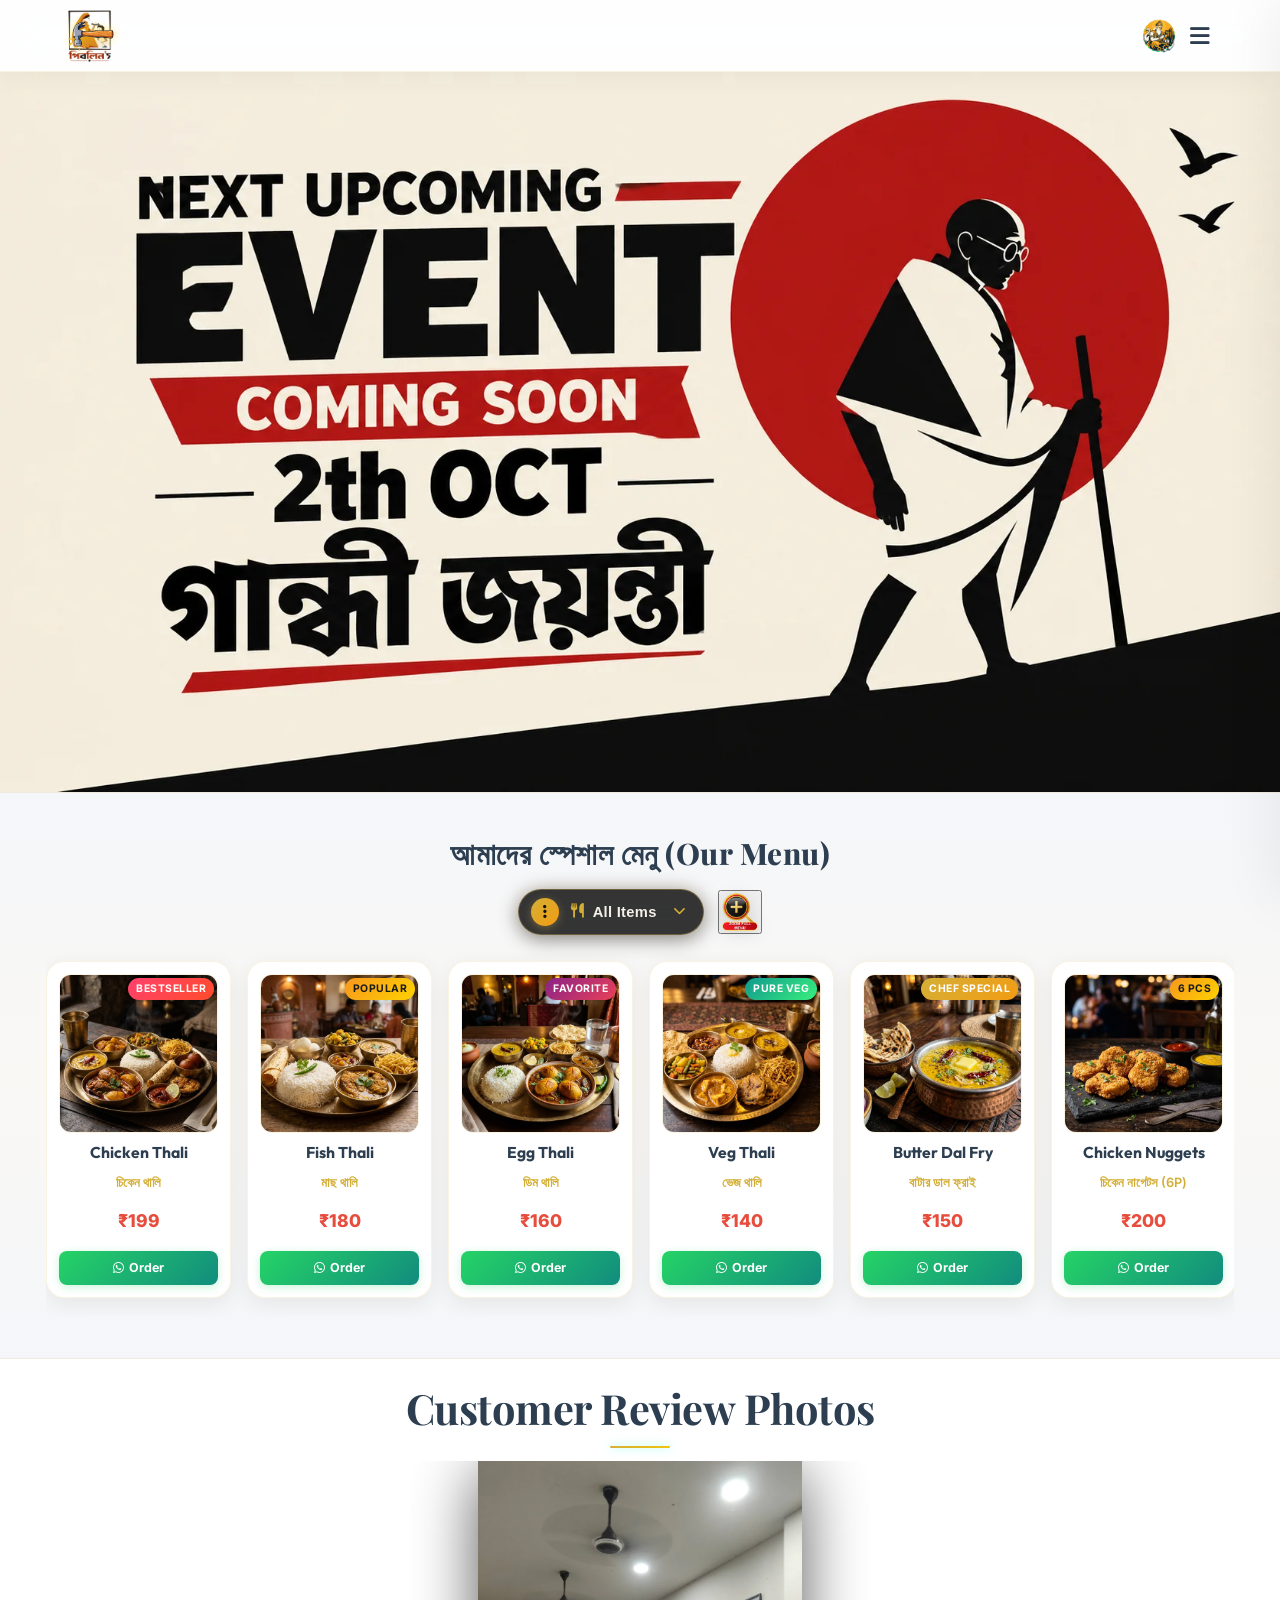
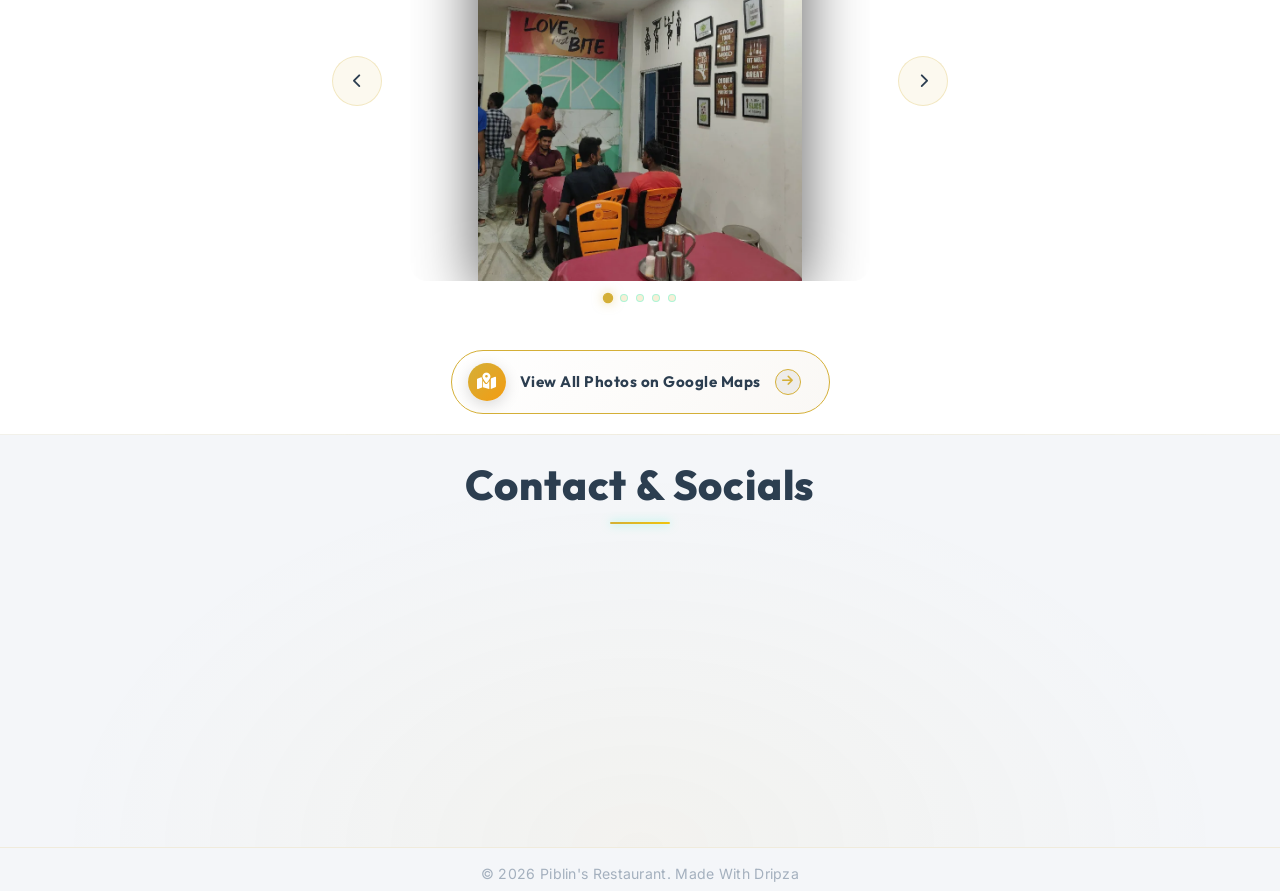
==== index.html @ 5ceb9990 "Add clear search button in menu popup" ====
﻿<!DOCTYPE html>
<html lang="bn">
<head>
    <meta charset="UTF-8">
    <meta name="viewport" content="width=device-width, initial-scale=1.0">
    <title>Piblin's Restaurant</title>
    <link rel="icon" type="image/png" href="assets/piblins-logo.webp">
    <link href="https://fonts.googleapis.com/css2?family=Playfair+Display:wght@400;600;700;800&family=Outfit:wght@300;400;600;800&family=Inter:wght@300;400;500;600&display=swap" rel="stylesheet">
    <link rel="stylesheet" href="https://cdnjs.cloudflare.com/ajax/libs/font-awesome/6.4.0/css/all.min.css">
    <link rel="stylesheet" href="styles.css?v=1.3">
</head>
<body class="no-scroll">
    <!-- Preloader Screen -->
    <div id="preloader">
        <div class="preloader-content">
            <h1 class="preloader-title">Welcome to <br><span class="highlight">Piblin's Restaurant</span></h1>
            <div class="preloader-loader">
                <div class="loader-bar"></div>
            </div>
        </div>
    </div>
    <!-- Navbar -->
    <nav class="navbar">
        <div class="logo-container">
            <img src="assets/piblins-logo.webp" alt="Piblin's Restaurant Logo" class="logo-brand-img">
            <div class="logo-text-wrapper">
                <span class="animated-football-header" title="Ganesh Chaturthi Special">
                    <img src="assets/ganesh_run_icon.webp" alt="Ganesh Run Icon" style="object-fit: contain; filter: drop-shadow(0 0 5px rgba(255, 215, 0, 0.6));">
                </span>
                <span class="logo-text">Piblin's Restaurant</span>
            </div>
        </div>
        <span class="rath-yatra-header-text">শুভ বিশ্বকর্মা পূজা!</span>
        <ul class="nav-links">
            <li><a href="#home">Home</a></li>
            <li><a href="#menu">Menu</a></li>
            <li><a href="#reviews">Reviews</a></li>
            <li><a href="#contact">Contact</a></li>
        </ul>
        <div class="navbar-actions">
            <!-- Rakhi Purnima Button for Poster -->
            <button class="fifa-btn" id="open-promo-modal-direct-btn" title="Show Ganesh Chaturthi Special Poster">
                <div class="fifa-container">
                    <div class="fifa-magic-ring"></div>
                    <img src="assets/ganesh_icon.webp" alt="Ganesh Special" class="fifa-svg" style="object-fit: contain;">
                </div>
            </button>
            
            <div class="hamburger">
                <i class="fas fa-bars"></i>
            </div>
        </div>
    </nav>

    <!-- Hero Section -->
    <section id="home" class="hero">
        <div class="hero-bg banner-box">
            <img src="assets/aj_restaurant_banner_1.webp" alt="AJ Restaurant & Cafe Banner" class="active">
            <img src="assets/banner-1.webp" alt="Piblin's Restaurant Banner 1">
            <img src="assets/banner-2.webp" alt="Piblin's Restaurant Banner 2">
            <img src="assets/banner-3.webp" alt="Piblin's Restaurant Banner 3">
            <img src="assets/banner-4.webp" alt="Piblin's Restaurant Banner 4">
            <img src="assets/banner-5.webp" alt="Piblin's Restaurant Banner 5">
            <img src="assets/banner-6.webp" alt="Piblin's Restaurant Banner 6">
            <img src="assets/banner-7.webp" alt="Piblin's Restaurant Banner 7">
                                                <div class="overlay"></div>
        </div>
        <!-- Click/Hover Zones for Banner Control -->
        <div class="hero-nav-zone left-zone" title="Previous Image"></div>
        <div class="hero-nav-zone right-zone" title="Next Image"></div>
    </section>

                <!-- Digital Restaurant Menu Section -->
    <section id="menu" class="main-menu-section">
        <div class="menu-header-wrapper">
            <div class="menu-eyebrow-container">
                <span class="menu-eyebrow">আমাদের স্পেশাল মেনু (Our Menu)</span>
            </div>
        </div>

        <!-- Menu Category Filter Tabs -->
                <!-- Menu Category Filter Dropdown (Three-Dot Filter Menu) -->
        <!-- Menu Filter and Zoom Controls Row -->
        <div class="menu-filter-controls-row">
            <div class="menu-filter-dropdown-wrapper" id="main-menu-filter-dropdown-wrapper">
            <button type="button" class="menu-filter-dots-btn" id="main-menu-filter-dots-btn" aria-expanded="false" aria-haspopup="true" title="Filter Menu">
                <span class="three-dots-icon-box">
                    <i class="fas fa-ellipsis-v"></i>
                </span>
                <span class="current-filter-label" id="main-current-filter-label">
                    <i class="fas fa-utensils"></i>
                    <span>All Items</span>
                </span>
                <i class="fas fa-chevron-down filter-dropdown-arrow"></i>
            </button>

            <!-- Dropdown List of Category Filter Options -->
            <div class="menu-filter-dropdown-menu" id="main-menu-filter-dropdown-menu">
                <div class="menu-filter-dropdown-header">
                    <span><i class="fas fa-filter"></i> Filter Category</span>
                </div>
                <div class="menu-filter-dropdown-list">
                    <button type="button" class="menu-tab-btn active" data-category="all">
                        <span class="tab-btn-content">
                            <i class="fas fa-utensils tab-icon"></i>
                            <span class="tab-title">All Items</span>
                        </span>
                        <i class="fas fa-check active-indicator-icon"></i>
                    </button>
                    <button type="button" class="menu-tab-btn" data-category="thali">
                        <span class="tab-btn-content">
                            <i class="fas fa-bowl-rice tab-icon"></i>
                            <span class="tab-title">Bengali Thali</span>
                        </span>
                        <i class="fas fa-check active-indicator-icon"></i>
                    </button>
                    <button type="button" class="menu-tab-btn" data-category="snacks">
                        <span class="tab-btn-content">
                            <i class="fas fa-burger tab-icon"></i>
                            <span class="tab-title">Breakfast & Snacks</span>
                        </span>
                        <i class="fas fa-check active-indicator-icon"></i>
                    </button>
                    <button type="button" class="menu-tab-btn" data-category="beverages">
                        <span class="tab-btn-content">
                            <i class="fas fa-mug-hot tab-icon"></i>
                            <span class="tab-title">Tea & Coffee</span>
                        </span>
                        <i class="fas fa-check active-indicator-icon"></i>
                    </button>
                    <button type="button" class="menu-tab-btn" data-category="extras">
                        <span class="tab-btn-content">
                            <i class="fas fa-plate-wheat tab-icon"></i>
                            <span class="tab-title">Sides & Extras</span>
                        </span>
                        <i class="fas fa-check active-indicator-icon"></i>
                    </button>
                </div>
            </div>
        </div>

            <!-- Zoom Full Menu Button on Right Side of Filter -->
            <button type="button" class="menu-zoom-img-btn" id="open-full-menu-modal-btn" title="Open Complete Menu Card (সম্পূর্ণ মেনু)">
                    <img src="assets/zoom_full_menu_icon.webp" alt="Zoom Full Menu" class="zoom-full-menu-img">
                </button>
        </div>
        

        <!-- Menu Cards Horizontal Side-Scroll Wrapper -->
        <div class="main-menu-scroll-wrapper">
            <div class="main-menu-scroll-track" id="main-restaurant-menu-scroll">
                
                <!-- 1. Chicken Thali -->
                <div class="food-menu-card" data-category="thali">
                    <div class="food-card-badge bestseller">Bestseller</div>
                    <div class="food-card-img-box">
                        <img src="assets/menu_chicken_thali.webp" alt="Chicken Thali" loading="lazy">
                    </div>
                    <div class="food-card-body">
                        <h3 class="food-title">Chicken Thali</h3>
                        <span class="bengali-title">চিকেন থালি</span>
                        <span class="food-price">₹199</span>
                        <a href="https://wa.me/917002699274?text=Hi%20Piblin's%20Restaurant,%20I%20want%20to%20order%20Chicken%20Thali%20(₹199)" target="_blank" class="food-order-btn">
                            <i class="fab fa-whatsapp"></i> Order
                        </a>
                    </div>
                </div>

                <!-- 2. Fish Thali -->
                <div class="food-menu-card" data-category="thali">
                    <div class="food-card-badge popular">Popular</div>
                    <div class="food-card-img-box">
                        <img src="assets/menu_fish_thali.webp" alt="Fish Thali" loading="lazy">
                    </div>
                    <div class="food-card-body">
                        <h3 class="food-title">Fish Thali</h3>
                        <span class="bengali-title">মাছ থালি</span>
                        <span class="food-price">₹180</span>
                        <a href="https://wa.me/917002699274?text=Hi%20Piblin's%20Restaurant,%20I%20want%20to%20order%20Fish%20Thali%20(₹180)" target="_blank" class="food-order-btn">
                            <i class="fab fa-whatsapp"></i> Order
                        </a>
                    </div>
                </div>

                <!-- 3. Egg Thali -->
                <div class="food-menu-card" data-category="thali">
                    <div class="food-card-badge special">Favorite</div>
                    <div class="food-card-img-box">
                        <img src="assets/menu_egg_thali.webp" alt="Egg Thali" loading="lazy">
                    </div>
                    <div class="food-card-body">
                        <h3 class="food-title">Egg Thali</h3>
                        <span class="bengali-title">ডিম থালি</span>
                        <span class="food-price">₹160</span>
                        <a href="https://wa.me/917002699274?text=Hi%20Piblin's%20Restaurant,%20I%20want%20to%20order%20Egg%20Thali%20(₹160)" target="_blank" class="food-order-btn">
                            <i class="fab fa-whatsapp"></i> Order
                        </a>
                    </div>
                </div>

                <!-- 4. Veg Thali -->
                <div class="food-menu-card" data-category="thali">
                    <div class="food-card-badge pure-veg">Pure Veg</div>
                    <div class="food-card-img-box">
                        <img src="assets/menu_veg_thali.webp" alt="Veg Thali" loading="lazy">
                    </div>
                    <div class="food-card-body">
                        <h3 class="food-title">Veg Thali</h3>
                        <span class="bengali-title">ভেজ থালি</span>
                        <span class="food-price">₹140</span>
                        <a href="https://wa.me/917002699274?text=Hi%20Piblin's%20Restaurant,%20I%20want%20to%20order%20Veg%20Thali%20(₹140)" target="_blank" class="food-order-btn">
                            <i class="fab fa-whatsapp"></i> Order
                        </a>
                    </div>
                </div>

                <!-- 5. Butter Dal Fry -->
                <div class="food-menu-card" data-category="extras">
                    <div class="food-card-badge chef">Chef Special</div>
                    <div class="food-card-img-box">
                        <img src="assets/menu_butter_dal_fry.webp" alt="Butter Dal Fry" loading="lazy">
                    </div>
                    <div class="food-card-body">
                        <h3 class="food-title">Butter Dal Fry</h3>
                        <span class="bengali-title">বাটার ডাল ফ্রাই</span>
                        <span class="food-price">₹150</span>
                        <a href="https://wa.me/917002699274?text=Hi%20Piblin's%20Restaurant,%20I%20want%20to%20order%20Butter%20Dal%20Fry%20(₹150)" target="_blank" class="food-order-btn">
                            <i class="fab fa-whatsapp"></i> Order
                        </a>
                    </div>
                </div>

                <!-- 6. Chicken Nuggets -->
                <div class="food-menu-card" data-category="snacks">
                    <div class="food-card-badge popular">6 Pcs</div>
                    <div class="food-card-img-box">
                        <img src="assets/menu_chicken_nuggets.webp" alt="Chicken Nuggets" loading="lazy">
                    </div>
                    <div class="food-card-body">
                        <h3 class="food-title">Chicken Nuggets</h3>
                        <span class="bengali-title">চিকেন নাগেটস (6P)</span>
                        <span class="food-price">₹200</span>
                        <a href="https://wa.me/917002699274?text=Hi%20Piblin's%20Restaurant,%20I%20want%20to%20order%20Chicken%20Nuggets%20(₹200)" target="_blank" class="food-order-btn">
                            <i class="fab fa-whatsapp"></i> Order
                        </a>
                    </div>
                </div>

                <!-- 7. Aloo Tikki -->
                <div class="food-menu-card" data-category="snacks">
                    <div class="food-card-badge pure-veg">Big Size</div>
                    <div class="food-card-img-box">
                        <img src="assets/menu_aloo_tikki.webp" alt="Aloo Tikki Big Size" loading="lazy">
                    </div>
                    <div class="food-card-body">
                        <h3 class="food-title">Aloo Tikki 6P</h3>
                        <span class="bengali-title">আলু টিক্কি (6P)</span>
                        <span class="food-price">₹180</span>
                        <a href="https://wa.me/917002699274?text=Hi%20Piblin's%20Restaurant,%20I%20want%20to%20order%20Aloo%20Tikki%20(₹180)" target="_blank" class="food-order-btn">
                            <i class="fab fa-whatsapp"></i> Order
                        </a>
                    </div>
                </div>

                <!-- 8. Egg Maggie -->
                <div class="food-menu-card" data-category="snacks">
                    <div class="food-card-badge popular">Hot</div>
                    <div class="food-card-img-box">
                        <img src="assets/menu_egg_maggie.webp" alt="Egg Maggie" loading="lazy">
                    </div>
                    <div class="food-card-body">
                        <h3 class="food-title">Egg Maggie</h3>
                        <span class="bengali-title">এগ ম্যাগি</span>
                        <span class="food-price">₹80</span>
                        <a href="https://wa.me/917002699274?text=Hi%20Piblin's%20Restaurant,%20I%20want%20to%20order%20Egg%20Maggie%20(₹80)" target="_blank" class="food-order-btn">
                            <i class="fab fa-whatsapp"></i> Order
                        </a>
                    </div>
                </div>

                <!-- 9. Veg Maggie -->
                <div class="food-menu-card" data-category="snacks">
                    <div class="food-card-badge pure-veg">Veg</div>
                    <div class="food-card-img-box">
                        <img src="assets/menu_egg_maggie.webp" alt="Veg Maggie" loading="lazy">
                    </div>
                    <div class="food-card-body">
                        <h3 class="food-title">Veg Maggie</h3>
                        <span class="bengali-title">ভেজ ম্যাগি</span>
                        <span class="food-price">₹60</span>
                        <a href="https://wa.me/917002699274?text=Hi%20Piblin's%20Restaurant,%20I%20want%20to%20order%20Veg%20Maggie%20(₹60)" target="_blank" class="food-order-btn">
                            <i class="fab fa-whatsapp"></i> Order
                        </a>
                    </div>
                </div>

                <!-- 10. Bread Omelette -->
                <div class="food-menu-card" data-category="snacks">
                    <div class="food-card-badge special">Breakfast</div>
                    <div class="food-card-img-box">
                        <img src="assets/menu6.webp" alt="Bread Omelette Jam Butter" loading="lazy">
                    </div>
                    <div class="food-card-body">
                        <h3 class="food-title">Bread Omelette</h3>
                        <span class="bengali-title">ব্রেড ওমলেট / জ্যাম</span>
                        <span class="food-price">₹60</span>
                        <a href="https://wa.me/917002699274?text=Hi%20Piblin's%20Restaurant,%20I%20want%20to%20order%20Bread%20Omelette%20(₹60)" target="_blank" class="food-order-btn">
                            <i class="fab fa-whatsapp"></i> Order
                        </a>
                    </div>
                </div>

                <!-- 11. Chai & Coffee -->
                <div class="food-menu-card" data-category="beverages">
                    <div class="food-card-badge special">Hot</div>
                    <div class="food-card-img-box">
                        <img src="assets/menu_tea_coffee.webp" alt="Coffee" loading="lazy">
                    </div>
                    <div class="food-card-body">
                        <h3 class="food-title">Milk / Black Coffee</h3>
                        <span class="bengali-title">কফি (Min 2 Cup)</span>
                        <span class="food-price">₹50</span>
                        <a href="https://wa.me/917002699274?text=Hi%20Piblin's%20Restaurant,%20I%20want%20to%20order%20Coffee" target="_blank" class="food-order-btn">
                            <i class="fab fa-whatsapp"></i> Order
                        </a>
                    </div>
                </div>

                <!-- 12. Milk / Black Tea -->
                <div class="food-menu-card" data-category="beverages">
                    <div class="food-card-badge bestseller">Chai</div>
                    <div class="food-card-img-box">
                        <img src="assets/menu_tea_coffee.webp" alt="Tea" loading="lazy">
                    </div>
                    <div class="food-card-body">
                        <h3 class="food-title">Black / Milk Tea</h3>
                        <span class="bengali-title">চা (Min 2 Cup)</span>
                        <span class="food-price">₹25</span>
                        <a href="https://wa.me/917002699274?text=Hi%20Piblin's%20Restaurant,%20I%20want%20to%20order%20Tea" target="_blank" class="food-order-btn">
                            <i class="fab fa-whatsapp"></i> Order
                        </a>
                    </div>
                </div>

                <!-- 13. Green Tea -->
                <div class="food-menu-card" data-category="beverages">
                    <div class="food-card-badge pure-veg">Healthy</div>
                    <div class="food-card-img-box">
                        <img src="assets/menu_tea_coffee.webp" alt="Green Tea" loading="lazy">
                    </div>
                    <div class="food-card-body">
                        <h3 class="food-title">Green Tea</h3>
                        <span class="bengali-title">গ্রিন টি (Min 2 Cup)</span>
                        <span class="food-price">₹40</span>
                        <a href="https://wa.me/917002699274?text=Hi%20Piblin's%20Restaurant,%20I%20want%20to%20order%20Green%20Tea" target="_blank" class="food-order-btn">
                            <i class="fab fa-whatsapp"></i> Order
                        </a>
                    </div>
                </div>

                <!-- 14. Extra Chicken 4P -->
                <div class="food-menu-card" data-category="extras">
                    <div class="food-card-badge popular">4 Pcs</div>
                    <div class="food-card-img-box">
                        <img src="assets/menu_chicken_thali.webp" alt="Extra Chicken" loading="lazy">
                    </div>
                    <div class="food-card-body">
                        <h3 class="food-title">Extra Chicken (4P)</h3>
                        <span class="bengali-title">চিকেন কারি (4P)</span>
                        <span class="food-price">₹180</span>
                        <a href="https://wa.me/917002699274?text=Hi%20Piblin's%20Restaurant,%20I%20want%20to%20order%20Extra%20Chicken%204P%20(₹180)" target="_blank" class="food-order-btn">
                            <i class="fab fa-whatsapp"></i> Order
                        </a>
                    </div>
                </div>

                <!-- 15. Extra Mutton 1P -->
                <div class="food-menu-card" data-category="extras">
                    <div class="food-card-badge special">Special</div>
                    <div class="food-card-img-box">
                        <img src="assets/menu3.webp" alt="Extra Mutton" loading="lazy">
                    </div>
                    <div class="food-card-body">
                        <h3 class="food-title">Extra Mutton (1P)</h3>
                        <span class="bengali-title">মটন (স্পেশাল অর্ডার)</span>
                        <span class="food-price">₹80</span>
                        <a href="https://wa.me/917002699274?text=Hi%20Piblin's%20Restaurant,%20I%20want%20to%20order%20Extra%20Mutton%20(₹80)" target="_blank" class="food-order-btn">
                            <i class="fab fa-whatsapp"></i> Order
                        </a>
                    </div>
                </div>

                <!-- 16. Extra Fish 1P -->
                <div class="food-menu-card" data-category="extras">
                    <div class="food-card-badge popular">1 Pc</div>
                    <div class="food-card-img-box">
                        <img src="assets/menu_fish_thali.webp" alt="Extra Fish" loading="lazy">
                    </div>
                    <div class="food-card-body">
                        <h3 class="food-title">Extra Fish (1P)</h3>
                        <span class="bengali-title">মাছ ১ পিস</span>
                        <span class="food-price">₹80</span>
                        <a href="https://wa.me/917002699274?text=Hi%20Piblin's%20Restaurant,%20I%20want%20to%20order%20Extra%20Fish%20(₹80)" target="_blank" class="food-order-btn">
                            <i class="fab fa-whatsapp"></i> Order
                        </a>
                    </div>
                </div>

                <!-- 17. Green Salad -->
                <div class="food-menu-card" data-category="extras">
                    <div class="food-card-badge pure-veg">Fresh</div>
                    <div class="food-card-img-box">
                        <img src="assets/menu_veg_thali.webp" alt="Green Salad" loading="lazy">
                    </div>
                    <div class="food-card-body">
                        <h3 class="food-title">Green Salad</h3>
                        <span class="bengali-title">গ্রিন স্যালাড</span>
                        <span class="food-price">₹100</span>
                        <a href="https://wa.me/917002699274?text=Hi%20Piblin's%20Restaurant,%20I%20want%20to%20order%20Green%20Salad%20(₹100)" target="_blank" class="food-order-btn">
                            <i class="fab fa-whatsapp"></i> Order
                        </a>
                    </div>
                </div>

                <!-- 18. Extra Egg (2P) -->
                <div class="food-menu-card" data-category="extras">
                    <div class="food-card-badge special">2 Pcs</div>
                    <div class="food-card-img-box">
                        <img src="assets/menu_egg_thali.webp" alt="Extra Egg 2P" loading="lazy">
                    </div>
                    <div class="food-card-body">
                        <h3 class="food-title">Extra Egg (2P)</h3>
                        <span class="bengali-title">ডিম (২ পিস)</span>
                        <span class="food-price">₹50</span>
                        <a href="https://wa.me/917002699274?text=Hi%20Piblin's%20Restaurant,%20I%20want%20to%20order%20Extra%20Egg%202P%20(₹50)" target="_blank" class="food-order-btn">
                            <i class="fab fa-whatsapp"></i> Order
                        </a>
                    </div>
                </div>

                <!-- 19. Extra Rice -->
                <div class="food-menu-card" data-category="extras">
                    <div class="food-card-badge popular">1 Plate</div>
                    <div class="food-card-img-box">
                        <img src="assets/menu_veg_thali.webp" alt="Extra Rice" loading="lazy">
                    </div>
                    <div class="food-card-body">
                        <h3 class="food-title">Extra Rice</h3>
                        <span class="bengali-title">এক্সট্রা ভাত</span>
                        <span class="food-price">₹50</span>
                        <a href="https://wa.me/917002699274?text=Hi%20Piblin's%20Restaurant,%20I%20want%20to%20order%20Extra%20Rice%20(₹50)" target="_blank" class="food-order-btn">
                            <i class="fab fa-whatsapp"></i> Order
                        </a>
                    </div>
                </div>

                <!-- 20. Extra Misti / Papad / Roti -->
                <div class="food-menu-card" data-category="extras">
                    <div class="food-card-badge pure-veg">Per Pc</div>
                    <div class="food-card-img-box">
                        <img src="assets/menu2.webp" alt="Extra Misti Papad Roti" loading="lazy">
                    </div>
                    <div class="food-card-body">
                        <h3 class="food-title">Extra Misti / Papad / Roti</h3>
                        <span class="bengali-title">মিষ্টি / পাঁপড় / রুটি</span>
                        <span class="food-price">₹10</span>
                        <a href="https://wa.me/917002699274?text=Hi%20Piblin's%20Restaurant,%20I%20want%20to%20order%20Extra%20Misti%20Papad%20Roti%20(₹10)" target="_blank" class="food-order-btn">
                            <i class="fab fa-whatsapp"></i> Order
                        </a>
                    </div>
                </div>

                <!-- 21. Extra Sabji / Dal / Vaji -->
                <div class="food-menu-card" data-category="extras">
                    <div class="food-card-badge pure-veg">Side Bowl</div>
                    <div class="food-card-img-box">
                        <img src="assets/menu_butter_dal_fry.webp" alt="Extra Sabji Dal Vaji" loading="lazy">
                    </div>
                    <div class="food-card-body">
                        <h3 class="food-title">Extra Sabji / Dal / Vaji</h3>
                        <span class="bengali-title">সবজি / ডাল / ভাজি</span>
                        <span class="food-price">₹30</span>
                        <a href="https://wa.me/917002699274?text=Hi%20Piblin's%20Restaurant,%20I%20want%20to%20order%20Extra%20Sabji%20Dal%20Vaji%20(₹30)" target="_blank" class="food-order-btn">
                            <i class="fab fa-whatsapp"></i> Order
                        </a>
                    </div>
                </div>

                <!-- 18. Water Bottle -->
                <div class="food-menu-card" data-category="beverages">
                    <div class="food-card-badge pure-veg">Mineral</div>
                    <div class="food-card-img-box">
                        <img src="assets/menu5.webp" alt="Water Bottle" loading="lazy">
                    </div>
                    <div class="food-card-body">
                        <h3 class="food-title">Water Bottle</h3>
                        <span class="bengali-title">জল 1L / 2L</span>
                        <span class="food-price">₹20 / ₹30</span>
                        <a href="https://wa.me/917002699274?text=Hi%20Piblin's%20Restaurant,%20I%20want%20to%20order%20Water%20Bottle" target="_blank" class="food-order-btn">
                            <i class="fab fa-whatsapp"></i> Order
                        </a>
                    </div>
                </div>

            </div>
        </div>
    </section>

    <!-- Reviews Section (Photo Gallery) -->
    <section id="reviews" class="reviews-section">
        <h2 class="section-title">Customer Review Photos</h2>
        <div class="reviews-slider-container">
            <div class="reviews-slider">
                <div class="review-slide active">
                    <img src="assets/review-1.webp" alt="Customer Review 1">
                </div>
                <div class="review-slide">
                    <img src="assets/review-2.webp" alt="Customer Review 2">
                </div>
                <div class="review-slide">
                    <img src="assets/review-3.webp" alt="Customer Review 3">
                </div>
                <div class="review-slide">
                    <img src="assets/review-4.webp" alt="Customer Review 4">
                </div>
                <div class="review-slide">
                    <img src="assets/review-5.webp" alt="Customer Review 5">
                </div>
            </div>
            
            <!-- Slider Controls -->
            <button class="slider-btn prev-btn"><i class="fas fa-chevron-left"></i></button>
            <button class="slider-btn next-btn"><i class="fas fa-chevron-right"></i></button>
            
            <!-- Slider Dots -->
            <div class="slider-dots">
                <span class="dot active" data-index="0"></span>
                <span class="dot" data-index="1"></span>
                <span class="dot" data-index="2"></span>
                <span class="dot" data-index="3"></span>
                <span class="dot" data-index="4"></span>
            </div>
        </div>
        <div style="text-align: center; margin-top: 3rem;">
            <div class="reviews-cta-wrapper">
            <a href="https://maps.app.goo.gl/aUKwdPL8H6kNmRkL8" target="_blank" class="modern-maps-btn" title="Open Google Maps Gallery">
                <span class="maps-icon-badge"><i class="fas fa-map-marked-alt"></i></span>
                <span class="maps-btn-text">View All Photos on Google Maps</span>
                <span class="maps-arrow-circle"><i class="fas fa-arrow-right"></i></span>
            </a>
        </div>
        </div>
    </section>

    <!-- Contact & Footer -->
    <section id="contact" class="contact-section">
        <h2 class="section-title">Contact & Socials</h2>
        <div class="contact-container glassmorphism">
            <div class="contact-info">
                <h2>Visit Us</h2>
                <div class="info-item">
                    <a href="https://maps.app.goo.gl/XzKzGWdporLxkTSW7" target="_blank" style="color: inherit; text-decoration: none; display: flex; align-items: center; gap: 15px;">
                        <i class="fas fa-map-marker-alt"></i>
                        <p>Nichu, Champahati, Hematpur, Samudragarh, West Bengal 713519</p>
                    </a>
                </div>
                <div class="info-item">
                    <i class="fas fa-phone-alt"></i>
                    <p>+91 7002699274</p>
                </div>
                <div class="info-item">
                    <i class="fas fa-envelope"></i>
                    <p>hello@piblinsrestaurant.com</p>
                </div>
            </div>
            <div class="social-links">
                <h2>Follow Us</h2>
                <div class="social-icons">
                    <a href="#" class="social-icon"><i class="fab fa-instagram"></i></a>
                    <a href="#" class="social-icon"><i class="fab fa-facebook-f"></i></a>
                    <a href="#" class="social-icon"><i class="fab fa-youtube"></i></a>
                    <a href="https://wa.me/917002699274" target="_blank" class="social-icon"><i class="fab fa-whatsapp"></i></a>
                    <a href="https://maps.app.goo.gl/XzKzGWdporLxkTSW7" target="_blank" class="social-icon"><i class="fas fa-map-marker-alt"></i></a>
                </div>
            </div>
        </div>
    </section>

    <footer>
        <p>&copy; 2026 Piblin's Restaurant. Made With Dripza</p>
    </footer>



    <!-- Full Menu Interactive Modal -->
    <div class="full-menu-modal" id="full-menu-modal" aria-hidden="true">
        <div class="full-menu-modal-overlay" id="full-menu-modal-overlay"></div>
        <div class="full-menu-modal-container">
            <!-- Modal Sticky Top Header Container (Header + Hero Title + Search + Category Tabs) -->
            <div class="full-menu-modal-top-section">
                <!-- Modal Header -->
                <div class="full-menu-modal-header">
                    <div class="full-menu-modal-header-left">
                        <button class="menu-modal-close-btn" id="close-full-menu-modal-btn" aria-label="Close Full Menu">
                            <i class="fas fa-arrow-left"></i> <span>Back</span>
                        </button>
                        <div class="full-menu-modal-title">
                            Piblin's Restaurant
                        </div>
                    </div>
                    <div class="full-menu-modal-header-right">
                        <a href="#modal-order-timings" class="menu-modal-timing-btn" id="modal-timing-btn" title="Order Timings">
                            <i class="fas fa-clock"></i> <span>Timings</span>
                        </a>
                        <a href="tel:917002699274" class="menu-modal-call-btn">
                            <i class="fas fa-phone-alt"></i> <span>917002699274</span>
                        </a>
                        <button class="menu-modal-close-icon-btn" id="close-full-menu-icon-btn" aria-label="Close">
                            <i class="fas fa-times"></i>
                        </button>
                    </div>
                </div>

                <!-- Modal Hero Header -->
                <div class="full-menu-hero">
                    <h1>Complete Menu Card <span class="bengali-heading">আমাদের সম্পূর্ণ ডিজিটাল মেনু</span></h1>
                </div>

                <!-- Search Bar & Category Filter Tabs -->
                <div class="menu-control-bar">
                    

                    <!-- Modal Category Filter Dropdown (Three-Dot Filter Menu) -->
                    <div class="menu-filter-dropdown-wrapper" id="modal-menu-filter-dropdown-wrapper">
            <button type="button" class="menu-filter-dots-btn" id="modal-menu-filter-dots-btn" aria-expanded="false" aria-haspopup="true" title="Filter Menu">
                <span class="three-dots-icon-box">
                    <i class="fas fa-ellipsis-v"></i>
                </span>
                <span class="current-filter-label" id="modal-current-filter-label">
                    <i class="fas fa-utensils"></i>
                    <span>All Items</span>
                </span>
                <i class="fas fa-chevron-down filter-dropdown-arrow"></i>
            </button>

            <!-- Dropdown List of Category Filter Options -->
            <div class="menu-filter-dropdown-menu" id="modal-menu-filter-dropdown-menu">
                <div class="menu-filter-dropdown-header">
                    <span><i class="fas fa-filter"></i> Filter Category</span>
                </div>
                <div class="menu-filter-dropdown-list">
                    <button type="button" class="menu-tab-btn active" data-category="all">
                        <span class="tab-btn-content">
                            <i class="fas fa-utensils tab-icon"></i>
                            <span class="tab-title">All Items</span>
                        </span>
                        <i class="fas fa-check active-indicator-icon"></i>
                    </button>
                    <button type="button" class="menu-tab-btn" data-category="thali">
                        <span class="tab-btn-content">
                            <i class="fas fa-bowl-rice tab-icon"></i>
                            <span class="tab-title">Bengali Thali</span>
                        </span>
                        <i class="fas fa-check active-indicator-icon"></i>
                    </button>
                    <button type="button" class="menu-tab-btn" data-category="snacks">
                        <span class="tab-btn-content">
                            <i class="fas fa-burger tab-icon"></i>
                            <span class="tab-title">Breakfast & Snacks</span>
                        </span>
                        <i class="fas fa-check active-indicator-icon"></i>
                    </button>
                    <button type="button" class="menu-tab-btn" data-category="beverages">
                        <span class="tab-btn-content">
                            <i class="fas fa-mug-hot tab-icon"></i>
                            <span class="tab-title">Tea & Coffee</span>
                        </span>
                        <i class="fas fa-check active-indicator-icon"></i>
                    </button>
                    <button type="button" class="menu-tab-btn" data-category="extras">
                        <span class="tab-btn-content">
                            <i class="fas fa-plate-wheat tab-icon"></i>
                            <span class="tab-title">Sides & Extras</span>
                        </span>
                        <i class="fas fa-check active-indicator-icon"></i>
                    </button>
                </div>
            </div>
                </div>

                    <div class="search-box-wrapper">
                        <i class="fas fa-search"></i>
                        <input type="text" id="modal-menu-search-input" placeholder="খাবারের নাম লিখে খুঁজুন (Search dishes...)" autocomplete="off">
                        <button type="button" id="modal-menu-search-clear" class="search-clear-btn" aria-label="Clear search" title="à¦®à§à¦›à§‡ à¦«à§‡à¦²à§à¦¨ (Clear)">
                            <i class="fas fa-times"></i>
                        </button>
                    </div>
            </div>
            </div>

            <div class="full-menu-modal-body">
                <!-- Complete Menu Card Grid -->
                <div class="compact-menu-grid-container">
                    <div class="compact-grid" id="modal-full-menu-grid">

                        <!-- 1. Chicken Thali -->
                        <div class="food-menu-card" data-category="thali" data-keywords="chicken thali murgi murgir mangsho rice dal sabji thali">
                            <div class="food-card-badge bestseller">Bestseller</div>
                            <div class="food-card-img-box">
                                <img src="assets/menu_chicken_thali.webp" alt="Chicken Thali" loading="lazy">
                            </div>
                            <div class="food-card-body">
                                <h3 class="food-title">Chicken Thali</h3>
                                <span class="bengali-title">চিকেন থালি</span>
                                <span class="food-price">₹199</span>
                                <a href="https://wa.me/917002699274?text=Hi%20Piblin's%20Restaurant,%20I%20want%20to%20order%20Chicken%20Thali%20(₹199)" target="_blank" class="food-order-btn">
                                    <i class="fab fa-whatsapp"></i> Order
                                </a>
                            </div>
                        </div>

                        <!-- 2. Fish Thali -->
                        <div class="food-menu-card" data-category="thali" data-keywords="fish thali macher thali mach jhol rui katla rice dal thali">
                            <div class="food-card-badge popular">Popular</div>
                            <div class="food-card-img-box">
                                <img src="assets/menu_fish_thali.webp" alt="Fish Thali" loading="lazy">
                            </div>
                            <div class="food-card-body">
                                <h3 class="food-title">Fish Thali</h3>
                                <span class="bengali-title">মাছ থালি</span>
                                <span class="food-price">₹180</span>
                                <a href="https://wa.me/917002699274?text=Hi%20Piblin's%20Restaurant,%20I%20want%20to%20order%20Fish%20Thali%20(₹180)" target="_blank" class="food-order-btn">
                                    <i class="fab fa-whatsapp"></i> Order
                                </a>
                            </div>
                        </div>

                        <!-- 3. Egg Thali -->
                        <div class="food-menu-card" data-category="thali" data-keywords="egg thali dimer thali dim kosha rice dal thali">
                            <div class="food-card-badge special">Favorite</div>
                            <div class="food-card-img-box">
                                <img src="assets/menu_egg_thali.webp" alt="Egg Thali" loading="lazy">
                            </div>
                            <div class="food-card-body">
                                <h3 class="food-title">Egg Thali</h3>
                                <span class="bengali-title">ডিম থালি</span>
                                <span class="food-price">₹160</span>
                                <a href="https://wa.me/917002699274?text=Hi%20Piblin's%20Restaurant,%20I%20want%20to%20order%20Egg%20Thali%20(₹160)" target="_blank" class="food-order-btn">
                                    <i class="fab fa-whatsapp"></i> Order
                                </a>
                            </div>
                        </div>

                        <!-- 4. Veg Thali -->
                        <div class="food-menu-card" data-category="thali" data-keywords="veg thali niramish thali paneer dal sabji rice mishti doi">
                            <div class="food-card-badge pure-veg">Pure Veg</div>
                            <div class="food-card-img-box">
                                <img src="assets/menu_veg_thali.webp" alt="Veg Thali" loading="lazy">
                            </div>
                            <div class="food-card-body">
                                <h3 class="food-title">Veg Thali</h3>
                                <span class="bengali-title">ভেজ থালি</span>
                                <span class="food-price">₹140</span>
                                <a href="https://wa.me/917002699274?text=Hi%20Piblin's%20Restaurant,%20I%20want%20to%20order%20Veg%20Thali%20(₹140)" target="_blank" class="food-order-btn">
                                    <i class="fab fa-whatsapp"></i> Order
                                </a>
                            </div>
                        </div>

                        <!-- 5. Butter Dal Fry -->
                        <div class="food-menu-card" data-category="extras" data-keywords="butter dal fry yellow dal tadka veg">
                            <div class="food-card-badge chef">Chef Special</div>
                            <div class="food-card-img-box">
                                <img src="assets/menu_butter_dal_fry.webp" alt="Butter Dal Fry" loading="lazy">
                            </div>
                            <div class="food-card-body">
                                <h3 class="food-title">Butter Dal Fry</h3>
                                <span class="bengali-title">বাটার ডাল ফ্রাই</span>
                                <span class="food-price">₹150</span>
                                <a href="https://wa.me/917002699274?text=Hi%20Piblin's%20Restaurant,%20I%20want%20to%20order%20Butter%20Dal%20Fry%20(₹150)" target="_blank" class="food-order-btn">
                                    <i class="fab fa-whatsapp"></i> Order
                                </a>
                            </div>
                        </div>

                        <!-- 6. Chicken Nuggets (6P) -->
                        <div class="food-menu-card" data-category="snacks" data-keywords="chicken nuggets 6p fried snacks non-veg">
                            <div class="food-card-badge popular">6 Pcs</div>
                            <div class="food-card-img-box">
                                <img src="assets/menu_chicken_nuggets.webp" alt="Chicken Nuggets" loading="lazy">
                            </div>
                            <div class="food-card-body">
                                <h3 class="food-title">Chicken Nuggets</h3>
                                <span class="bengali-title">চিকেন নাগেটস (6P)</span>
                                <span class="food-price">₹200</span>
                                <a href="https://wa.me/917002699274?text=Hi%20Piblin's%20Restaurant,%20I%20want%20to%20order%20Chicken%20Nuggets%20(₹200)" target="_blank" class="food-order-btn">
                                    <i class="fab fa-whatsapp"></i> Order
                                </a>
                            </div>
                        </div>

                        <!-- 7. Aloo Tikki Big Size (6P) -->
                        <div class="food-menu-card" data-category="snacks" data-keywords="aloo tikki potato cutlet snacks big size veg">
                            <div class="food-card-badge pure-veg">Big Size</div>
                            <div class="food-card-img-box">
                                <img src="assets/menu_aloo_tikki.webp" alt="Aloo Tikki Big Size" loading="lazy">
                            </div>
                            <div class="food-card-body">
                                <h3 class="food-title">Aloo Tikki 6P</h3>
                                <span class="bengali-title">আলু টিক্কি (6P)</span>
                                <span class="food-price">₹180</span>
                                <a href="https://wa.me/917002699274?text=Hi%20Piblin's%20Restaurant,%20I%20want%20to%20order%20Aloo%20Tikki%20(₹180)" target="_blank" class="food-order-btn">
                                    <i class="fab fa-whatsapp"></i> Order
                                </a>
                            </div>
                        </div>

                        <!-- 8. Egg Maggie -->
                        <div class="food-menu-card" data-category="snacks" data-keywords="egg maggie noodles masala snacks">
                            <div class="food-card-badge popular">Hot</div>
                            <div class="food-card-img-box">
                                <img src="assets/menu_egg_maggie.webp" alt="Egg Maggie" loading="lazy">
                            </div>
                            <div class="food-card-body">
                                <h3 class="food-title">Egg Maggie</h3>
                                <span class="bengali-title">এগ ম্যাগি</span>
                                <span class="food-price">₹80</span>
                                <a href="https://wa.me/917002699274?text=Hi%20Piblin's%20Restaurant,%20I%20want%20to%20order%20Egg%20Maggie%20(₹80)" target="_blank" class="food-order-btn">
                                    <i class="fab fa-whatsapp"></i> Order
                                </a>
                            </div>
                        </div>

                        <!-- 9. Veg Maggie -->
                        <div class="food-menu-card" data-category="snacks" data-keywords="veg maggie masala noodles snacks vegetarian">
                            <div class="food-card-badge pure-veg">Veg</div>
                            <div class="food-card-img-box">
                                <img src="assets/menu_egg_maggie.webp" alt="Veg Maggie" loading="lazy">
                            </div>
                            <div class="food-card-body">
                                <h3 class="food-title">Veg Maggie</h3>
                                <span class="bengali-title">ভেজ ম্যাগি</span>
                                <span class="food-price">₹60</span>
                                <a href="https://wa.me/917002699274?text=Hi%20Piblin's%20Restaurant,%20I%20want%20to%20order%20Veg%20Maggie%20(₹60)" target="_blank" class="food-order-btn">
                                    <i class="fab fa-whatsapp"></i> Order
                                </a>
                            </div>
                        </div>

                        <!-- 10. Bread Omelette / Jam / Butter -->
                        <div class="food-menu-card" data-category="snacks" data-keywords="bread omelette jam butter breakfast toast egg">
                            <div class="food-card-badge special">Breakfast</div>
                            <div class="food-card-img-box">
                                <img src="assets/menu6.webp" alt="Bread Omelette Jam Butter" loading="lazy">
                            </div>
                            <div class="food-card-body">
                                <h3 class="food-title">Bread Omelette</h3>
                                <span class="bengali-title">ব্রেড ওমলেট / জ্যাম</span>
                                <span class="food-price">₹60</span>
                                <a href="https://wa.me/917002699274?text=Hi%20Piblin's%20Restaurant,%20I%20want%20to%20order%20Bread%20Omelette%20(₹60)" target="_blank" class="food-order-btn">
                                    <i class="fab fa-whatsapp"></i> Order
                                </a>
                            </div>
                        </div>

                        <!-- 11. Milk / Black Coffee -->
                        <div class="food-menu-card" data-category="beverages" data-keywords="coffee milk coffee black coffee hot drink beverages espresso">
                            <div class="food-card-badge special">Hot</div>
                            <div class="food-card-img-box">
                                <img src="assets/menu_tea_coffee.webp" alt="Milk and Black Coffee" loading="lazy">
                            </div>
                            <div class="food-card-body">
                                <h3 class="food-title">Milk / Black Coffee</h3>
                                <span class="bengali-title">কফি (Min 2 Cup)</span>
                                <span class="food-price">₹50</span>
                                <a href="https://wa.me/917002699274?text=Hi%20Piblin's%20Restaurant,%20I%20want%20to%20order%20Coffee" target="_blank" class="food-order-btn">
                                    <i class="fab fa-whatsapp"></i> Order
                                </a>
                            </div>
                        </div>

                        <!-- 12. Black / Milk Tea -->
                        <div class="food-menu-card" data-category="beverages" data-keywords="tea chai milk tea black tea masala chai beverage">
                            <div class="food-card-badge bestseller">Chai</div>
                            <div class="food-card-img-box">
                                <img src="assets/menu_tea_coffee.webp" alt="Black and Milk Tea" loading="lazy">
                            </div>
                            <div class="food-card-body">
                                <h3 class="food-title">Black / Milk Tea</h3>
                                <span class="bengali-title">চা (Min 2 Cup)</span>
                                <span class="food-price">₹25</span>
                                <a href="https://wa.me/917002699274?text=Hi%20Piblin's%20Restaurant,%20I%20want%20to%20order%20Tea" target="_blank" class="food-order-btn">
                                    <i class="fab fa-whatsapp"></i> Order
                                </a>
                            </div>
                        </div>

                        <!-- 13. Green Tea -->
                        <div class="food-menu-card" data-category="beverages" data-keywords="green tea healthy detox hot beverage">
                            <div class="food-card-badge pure-veg">Healthy</div>
                            <div class="food-card-img-box">
                                <img src="assets/menu_tea_coffee.webp" alt="Green Tea" loading="lazy">
                            </div>
                            <div class="food-card-body">
                                <h3 class="food-title">Green Tea</h3>
                                <span class="bengali-title">গ্রিন টি (Min 2 Cup)</span>
                                <span class="food-price">₹40</span>
                                <a href="https://wa.me/917002699274?text=Hi%20Piblin's%20Restaurant,%20I%20want%20to%20order%20Green%20Tea" target="_blank" class="food-order-btn">
                                    <i class="fab fa-whatsapp"></i> Order
                                </a>
                            </div>
                        </div>

                        <!-- 14. Extra Chicken (4P) -->
                        <div class="food-menu-card" data-category="extras" data-keywords="extra chicken 4p murgir mangsho chicken curry side non-veg">
                            <div class="food-card-badge popular">4 Pcs</div>
                            <div class="food-card-img-box">
                                <img src="assets/menu_chicken_thali.webp" alt="Extra Chicken 4P" loading="lazy">
                            </div>
                            <div class="food-card-body">
                                <h3 class="food-title">Extra Chicken (4P)</h3>
                                <span class="bengali-title">চিকেন কারি (4P)</span>
                                <span class="food-price">₹180</span>
                                <a href="https://wa.me/917002699274?text=Hi%20Piblin's%20Restaurant,%20I%20want%20to%20order%20Extra%20Chicken%204P%20(₹180)" target="_blank" class="food-order-btn">
                                    <i class="fab fa-whatsapp"></i> Order
                                </a>
                            </div>
                        </div>

                        <!-- 15. Extra Mutton (1P - Special Order) -->
                        <div class="food-menu-card" data-category="extras" data-keywords="extra mutton 1p khasi mangsho mutton kosha special non-veg">
                            <div class="food-card-badge special">Special</div>
                            <div class="food-card-img-box">
                                <img src="assets/menu3.webp" alt="Extra Mutton 1P" loading="lazy">
                            </div>
                            <div class="food-card-body">
                                <h3 class="food-title">Extra Mutton (1P)</h3>
                                <span class="bengali-title">মটন (স্পেশাল অর্ডার)</span>
                                <span class="food-price">₹80</span>
                                <a href="https://wa.me/917002699274?text=Hi%20Piblin's%20Restaurant,%20I%20want%20to%20order%20Extra%20Mutton%20(₹80)" target="_blank" class="food-order-btn">
                                    <i class="fab fa-whatsapp"></i> Order
                                </a>
                            </div>
                        </div>

                        <!-- 16. Extra Fish (1P) -->
                        <div class="food-menu-card" data-category="extras" data-keywords="extra fish 1p macher jhol rui katla side non-veg">
                            <div class="food-card-badge popular">1 Pc</div>
                            <div class="food-card-img-box">
                                <img src="assets/menu_fish_thali.webp" alt="Extra Fish 1P" loading="lazy">
                            </div>
                            <div class="food-card-body">
                                <h3 class="food-title">Extra Fish (1P)</h3>
                                <span class="bengali-title">মাছ ১ পিস</span>
                                <span class="food-price">₹80</span>
                                <a href="https://wa.me/917002699274?text=Hi%20Piblin's%20Restaurant,%20I%20want%20to%20order%20Extra%20Fish%20(₹80)" target="_blank" class="food-order-btn">
                                    <i class="fab fa-whatsapp"></i> Order
                                </a>
                            </div>
                        </div>

                        <!-- 17. Green Salad -->
                        <div class="food-menu-card" data-category="extras" data-keywords="green salad cucumber tomato onion lemon salad veg">
                            <div class="food-card-badge pure-veg">Fresh</div>
                            <div class="food-card-img-box">
                                <img src="assets/menu_veg_thali.webp" alt="Green Salad" loading="lazy">
                            </div>
                            <div class="food-card-body">
                                <h3 class="food-title">Green Salad</h3>
                                <span class="bengali-title">গ্রিন স্যালাড</span>
                                <span class="food-price">₹100</span>
                                <a href="https://wa.me/917002699274?text=Hi%20Piblin's%20Restaurant,%20I%20want%20to%20order%20Green%20Salad%20(₹100)" target="_blank" class="food-order-btn">
                                    <i class="fab fa-whatsapp"></i> Order
                                </a>
                            </div>
                        </div>

                        <!-- 18. Extra Egg (2P) -->
                        <div class="food-menu-card" data-category="extras" data-keywords="extra egg 2p dim egg curry side non-veg">
                            <div class="food-card-badge special">2 Pcs</div>
                            <div class="food-card-img-box">
                                <img src="assets/menu_egg_thali.webp" alt="Extra Egg 2P" loading="lazy">
                            </div>
                            <div class="food-card-body">
                                <h3 class="food-title">Extra Egg (2P)</h3>
                                <span class="bengali-title">ডিম (২ পিস)</span>
                                <span class="food-price">₹50</span>
                                <a href="https://wa.me/917002699274?text=Hi%20Piblin's%20Restaurant,%20I%20want%20to%20order%20Extra%20Egg%202P%20(₹50)" target="_blank" class="food-order-btn">
                                    <i class="fab fa-whatsapp"></i> Order
                                </a>
                            </div>
                        </div>

                        <!-- 19. Extra Rice -->
                        <div class="food-menu-card" data-category="extras" data-keywords="extra rice bhat rice portion veg side">
                            <div class="food-card-badge popular">1 Plate</div>
                            <div class="food-card-img-box">
                                <img src="assets/menu_veg_thali.webp" alt="Extra Rice" loading="lazy">
                            </div>
                            <div class="food-card-body">
                                <h3 class="food-title">Extra Rice</h3>
                                <span class="bengali-title">এক্সট্রা ভাত</span>
                                <span class="food-price">₹50</span>
                                <a href="https://wa.me/917002699274?text=Hi%20Piblin's%20Restaurant,%20I%20want%20to%20order%20Extra%20Rice%20(₹50)" target="_blank" class="food-order-btn">
                                    <i class="fab fa-whatsapp"></i> Order
                                </a>
                            </div>
                        </div>

                        <!-- 20. Extra Misti / Papad / Roti -->
                        <div class="food-menu-card" data-category="extras" data-keywords="extra misti papad roti sweet flatbread side">
                            <div class="food-card-badge pure-veg">Per Pc</div>
                            <div class="food-card-img-box">
                                <img src="assets/menu2.webp" alt="Extra Misti Papad Roti" loading="lazy">
                            </div>
                            <div class="food-card-body">
                                <h3 class="food-title">Extra Misti / Papad / Roti</h3>
                                <span class="bengali-title">মিষ্টি / পাঁপড় / রুটি</span>
                                <span class="food-price">₹10</span>
                                <a href="https://wa.me/917002699274?text=Hi%20Piblin's%20Restaurant,%20I%20want%20to%20order%20Extra%20Misti%20Papad%20Roti%20(₹10)" target="_blank" class="food-order-btn">
                                    <i class="fab fa-whatsapp"></i> Order
                                </a>
                            </div>
                        </div>

                        <!-- 21. Extra Sabji / Dal / Vaji -->
                        <div class="food-menu-card" data-category="extras" data-keywords="extra sabji dal vaji butter dal fry veg side">
                            <div class="food-card-badge pure-veg">Side Bowl</div>
                            <div class="food-card-img-box">
                                <img src="assets/menu_butter_dal_fry.webp" alt="Extra Sabji Dal Vaji" loading="lazy">
                            </div>
                            <div class="food-card-body">
                                <h3 class="food-title">Extra Sabji / Dal / Vaji</h3>
                                <span class="bengali-title">সবজি / ডাল / ভাজি</span>
                                <span class="food-price">₹30</span>
                                <a href="https://wa.me/917002699274?text=Hi%20Piblin's%20Restaurant,%20I%20want%20to%20order%20Extra%20Sabji%20Dal%20Vaji%20(₹30)" target="_blank" class="food-order-btn">
                                    <i class="fab fa-whatsapp"></i> Order
                                </a>
                            </div>
                        </div>

                        <!-- 22. Packaged Water Bottle (1L / 2L) -->
                        <div class="food-menu-card" data-category="beverages" data-keywords="water bottle 1l 2l mineral water drink">
                            <div class="food-card-badge pure-veg">Mineral</div>
                            <div class="food-card-img-box">
                                <img src="assets/menu5.webp" alt="Packaged Water Bottle" loading="lazy">
                            </div>
                            <div class="food-card-body">
                                <h3 class="food-title">Water Bottle</h3>
                                <span class="bengali-title">জল 1L / 2L</span>
                                <span class="food-price">₹20 / ₹30</span>
                                <a href="https://wa.me/917002699274?text=Hi%20Piblin's%20Restaurant,%20I%20want%20to%20order%20Water%20Bottle" target="_blank" class="food-order-btn">
                                    <i class="fab fa-whatsapp"></i> Order
                                </a>
                            </div>
                        </div>

                    </div>

                    <!-- No Results Fallback -->
                    <div id="modal-no-results-msg" style="display: none; text-align: center; padding: 40px 20px; color: #aaa;">
                        <i class="fas fa-search" style="font-size: 2.5rem; margin-bottom: 12px; display: block; color: var(--accent-gold);"></i>
                        <p>আপনার খোঁজা অনুযায়ী কোনো খাবার পাওয়া যায়নি। অন্য কিছু লিখে খুঁজুন।</p>
                    </div>
                </div>

                <!-- Order Timings Banner -->
                <div id="modal-order-timings" style="max-width: 1200px; margin: 35px auto 40px; padding: 0 15px;">
                    <div class="order-info-banner glassmorphism">
                        <div class="order-timing-card">
                            <div class="timing-icon"><i class="fas fa-clock"></i></div>
                            <div class="timing-details">
                                <h4>⏰ Order Timings (অর্ডার সময়সূচী)</h4>
                                <ul>
                                    <li><strong>☀️ Lunch:</strong> Any Time You're Hungry!</li>
                                    <li><strong>🌙 Dinner:</strong> Order 05:00 PM – 06:30 PM <span class="serve-time">(Serve: 9:30 PM – 10:00 PM)</span></li>
                                    <li><strong>🌅 Breakfast:</strong> Pre-order 09:00 PM – 10:00 PM <span class="serve-time">(Serve Next Morning: 8:30 AM)</span></li>
                                </ul>
                            </div>
                        </div>
                        
                        <div class="order-call-box">
                            <div class="call-badge">Direct Hotline</div>
                            <h3>Call or WhatsApp to Place Order</h3>
                            <a href="tel:917002699274" class="order-phone-link">
                                <i class="fas fa-phone-volume"></i> 917002699274
                            </a>
                            <div class="quick-action-btns">
                                <a href="tel:917002699274" class="direct-call-btn">
                                    <i class="fas fa-phone"></i> Call Now
                                </a>
                                <a href="https://wa.me/917002699274?text=Hello%20Piblin's%20Restaurant,%20I%20want%20to%20place%20an%20order!" target="_blank" class="direct-wp-btn">
                                    <i class="fab fa-whatsapp"></i> WhatsApp Order
                                </a>
                            </div>
                        </div>
                    </div>
                </div>
            </div>
        </div>
    </div>

    

    <!-- Message Panel Overlay -->
    <div class="msg-panel-overlay" id="msg-panel-overlay"></div>

    <!-- Slide-out Message Panel -->
    <div class="msg-panel" id="msg-panel">
        <button class="close-msg-panel-btn" id="close-msg-panel-btn">&times;</button>
        <div class="msg-panel-header">
            <h2>Send a Message</h2>
            <p>We'd love to hear from you! Write to us and we'll save it to our sheet.</p>
        </div>
        <form id="msg-panel-form">
            <div class="form-group">
                <label for="msg-name">Your Name</label>
                <input type="text" id="msg-name" required placeholder="Enter your full name">
            </div>
            <div class="form-group">
                <label for="msg-email">Email or Phone</label>
                <input type="text" id="msg-email" required placeholder="Enter email or phone number">
            </div>
            <div class="form-group">
                <label for="msg-content">Message</label>
                <textarea id="msg-content" rows="5" required placeholder="Type your message here..."></textarea>
            </div>
            <button type="submit" class="submit-msg-btn" id="submit-msg-btn">
                <span>Send Message</span> <i class="fas fa-paper-plane"></i>
            </button>
        </form>
        <div class="msg-status-container" id="msg-status-container"></div>
    </div>



    <!-- Promo Poster Modal -->
    <div class="promo-modal" id="promo-modal">
        <div class="promo-modal-overlay"></div>
        <div class="promo-modal-content">
            <button class="promo-modal-close" id="close-promo-modal-btn" aria-label="Close Promo Modal"><i class="fas fa-times"></i></button>
            <img src="assets/promo_poster.webp" alt="Rakhi Purnima Celebration" class="promo-poster-img">
        </div>
    </div>

    <script src="script.js"></script>
</body>
</html>
---- styles.css ----
﻿/* ============================================================
   PIBLIN'S RESTAURANT — Premium Modern Theme
   ============================================================ */

@import url('https://fonts.googleapis.com/css2?family=Playfair+Display:wght@400;600;700;800&family=Outfit:wght@300;400;600;800&family=Inter:wght@300;400;500;600&display=swap');

/* ---- CSS Variables ---- */
:root {
    --bg-deep:       #f4f6f9;
    --bg-dark:       #ffffff;
    --bg-card:       #ffffff;
    --bg-card2:      #faf8f5;
    --accent-gold:   #d4af37; /* Elegant Classic Gold */
    --accent-amber:  #f39c12;
    --accent-light:  #f1c40f;
    --accent-red:    #e74c3c;
    --accent-warm:   #e67e22;
    --text-primary:  #2c3e50;
    --text-secondary:#57606f;
    --text-muted:    #a4b0be;
    --glass-bg:      rgba(255, 255, 255, 0.75);
    --glass-border:  rgba(212, 175, 55, 0.15);
    --glass-shadow:  0 8px 32px rgba(44, 62, 80, 0.05);
    --glow-gold:     0 0 25px rgba(212, 175, 55, 0.18);
    --radius-sm:     8px;
    --radius-md:     16px;
    --radius-lg:     24px;
    --transition:    all 0.4s cubic-bezier(0.4, 0, 0.2, 1);
}

/* ---- Reset ---- */
*, *::before, *::after {
    margin: 0;
    padding: 0;
    box-sizing: border-box;
}

html {
    scroll-behavior: smooth;
}

body {
    font-family: 'Inter', sans-serif;
    background-color: var(--bg-deep);
    color: var(--text-primary);
    overflow-x: hidden;
    line-height: 1.6;
}

body.no-scroll {
    overflow-y: hidden !important;
}

h1, h2, h3, h4 {
    font-family: 'Playfair Display', 'Tiro Bangla', serif;
    line-height: 1.2;
}

/* ---- Custom Scrollbar ---- */
::-webkit-scrollbar          { width: 6px; }
::-webkit-scrollbar-track    { background: var(--bg-deep); }
::-webkit-scrollbar-thumb    { background: var(--accent-gold); border-radius: 3px; }
::-webkit-scrollbar-thumb:hover { background: var(--accent-amber); }

/* ============================================================
   NAVBAR
   ============================================================ */
.navbar {
    position: sticky;
    top: 0;
    margin: 0;
    width: 100%;
    padding: 0 5%;
    height: 72px;
    border-radius: 0;
    display: flex;
    justify-content: space-between;
    align-items: center;
    background: rgba(15, 16, 20, 0.92);
    backdrop-filter: blur(20px);
    -webkit-backdrop-filter: blur(20px);
    z-index: 1000;
    border-bottom: 1px solid rgba(0, 255, 204, 0.2);
    box-shadow: 0 4px 30px rgba(0, 0, 0, 0.5);
    transition: var(--transition);
}

.navbar-scrolled {
    height: 62px;
    background: rgba(15, 16, 20, 0.97);
    border-bottom-color: rgba(0, 255, 204, 0.35);
    box-shadow: 0 8px 40px rgba(0, 0, 0, 0.7), var(--glow-gold);
}

.logo-container {
    display: flex;
    align-items: center;
    gap: 2px; /* Set gap to almost zero to align right next to logo image */
}

.logo-brand-img {
    height: 52px;
    width: auto;
    object-fit: contain;
    transition: var(--transition);
}

.logo-brand-img:hover {
    transform: scale(1.04);
}

.logo-text-wrapper {
    display: flex;
    align-items: center;
    position: relative;
    padding-left: 0px; /* Removed padding entirely to start text immediately */
    /* no overflow: hidden so football can roll across the whole screen */
}

.animated-football-header {
    position: absolute;
    left: -52px;
    width: 48px;
    height: 48px;
    top: 50%;
    margin-top: -24px;
    display: inline-block;
    z-index: 10;
    animation: footballRollAcross 14s linear infinite;
    will-change: left, transform, opacity;
    pointer-events: none;
}

.animated-football-header svg,
.animated-football-header img {
    width: 100%;
    height: 100%;
}

.logo-text {
    font-size: 1.5rem;
    font-weight: 800;
    letter-spacing: 1px;
    background: linear-gradient(90deg, var(--accent-gold), var(--accent-red));
    -webkit-background-clip: text;
    -webkit-text-fill-color: transparent;
    font-family: 'Outfit', sans-serif;
    display: inline-block;
    white-space: nowrap;
    overflow: hidden;
    clip-path: inset(0 100% 0 0);
    opacity: 0;
    animation: revealTextWipe 14s linear infinite;
    will-change: clip-path, opacity;
}

.nav-links {
    display: flex;
    flex-direction: column;
    position: absolute;
    top: 100%;
    right: 5%; /* Align with padding of navbar actions */
    width: 210px;
    height: auto;
    background: rgba(15, 16, 20, 0.97);
    backdrop-filter: blur(20px);
    -webkit-backdrop-filter: blur(20px);
    border: 1px solid rgba(0, 255, 204, 0.2);
    border-radius: 0 0 var(--radius-md) var(--radius-md);
    padding: 1.5rem 0;
    gap: 0.25rem;
    box-shadow: 0 15px 40px rgba(0, 0, 0, 0.6);
    opacity: 0;
    transform: translateY(-8px);
    pointer-events: none;
    transition: all 0.3s cubic-bezier(0.165, 0.84, 0.44, 1);
    align-items: center;
    list-style: none;
    z-index: 1000;
}

.nav-links.nav-active {
    opacity: 1;
    transform: translateY(0);
    pointer-events: auto;
}

.nav-links a {
    text-decoration: none;
    color: var(--text-secondary);
    font-weight: 500;
    font-size: 0.95rem;
    letter-spacing: 0.5px;
    text-transform: uppercase;
    padding: 0.65rem 1.4rem;
    border-radius: var(--radius-sm);
    transition: var(--transition);
    position: relative;
    display: block;
    width: 100%;
    text-align: center;
}

.nav-links a::after {
    content: '';
    position: absolute;
    bottom: 2px;
    left: 50%;
    transform: translateX(-50%);
    width: 0;
    height: 1.5px;
    background: var(--accent-gold);
    border-radius: 2px;
    transition: width 0.3s ease;
}

.nav-links a:hover {
    color: var(--accent-light);
}

.nav-links a:hover::after {
    width: 60%;
}

.navbar-actions {
    display: flex;
    align-items: center;
    gap: 0.35rem;
}
.dripza-btn-nav {
    background: transparent !important;
    border: none !important;
    width: 38px;
    height: 38px;
    cursor: pointer;
    display: flex;
    align-items: center;
    justify-content: center;
    padding: 0;
    overflow: visible;
    position: relative;
    box-shadow: none !important;
    transition: transform 0.3s ease;
}

.dripza-btn-nav:hover {
    background: transparent !important;
    box-shadow: none !important;
    transform: translateY(-2px);
}

.dripza-nav-icon {
    width: 100%;
    height: 100%;
    object-fit: contain;
    animation: dripzaBreathing 3.5s infinite ease-in-out;
    transition: filter 0.4s ease, transform 0.8s cubic-bezier(0.34, 1.56, 0.64, 1);
}

.dripza-btn-nav:hover .dripza-nav-icon {
    transform: scale(1.15) rotate(360deg);
    filter: drop-shadow(0 0 10px rgba(0, 255, 204, 0.9));
}

@keyframes dripzaBreathing {
    0%, 100% {
        transform: scale(1);
        filter: drop-shadow(0 0 2px rgba(0, 255, 204, 0.25));
    }
    50% {
        transform: scale(1.06);
        filter: drop-shadow(0 0 7px rgba(0, 255, 204, 0.65));
    }
}

.hamburger {
    display: block; /* Show hamburger globally on PC and Mobile */
    cursor: pointer;
    font-size: 1.4rem;
    color: var(--text-primary);
    padding: 0.4rem;
    border-radius: var(--radius-sm);
    transition: var(--transition);
}

.hamburger:hover {
    color: var(--accent-gold);
    background: rgba(0, 255, 204, 0.08);
}

/* ============================================================
   HERO / BANNER SECTION
   ============================================================ */
.hero {
    position: relative;
    width: 100%;
    aspect-ratio: 16 / 9;
    height: 56.25vw; /* Explicit 16:9 height to prevent collapse */
    min-height: 400px; /* Safe minimum height for PC banner */
    display: flex;
    align-items: center;
    justify-content: center;
    text-align: center;
    overflow: hidden;
    margin-top: 0;
}

.hero-bg {
    position: absolute;
    inset: 0;
    z-index: 0;
    overflow: hidden;
    background: var(--bg-deep);
}

.hero-bg::before {
    content: '';
    position: absolute;
    top: -30px;
    left: -30px;
    right: -30px;
    bottom: -30px;
    background-image: var(--bg-image);
    background-size: cover;
    background-position: center;
    filter: blur(28px) brightness(0.28) saturate(1.2);
    transition: background-image 1.2s ease-in-out;
    z-index: 0;
}

.hero-bg img {
    position: absolute;
    inset: 0;
    width: 100%;
    height: 100%;
    object-fit: cover;
    display: block;
    opacity: 0;
    transition: opacity 1.5s ease-in-out;
    z-index: 1;
}

.hero-video {
    position: absolute;
    inset: 0;
    width: 100%;
    height: 100%;
    object-fit: cover;
    z-index: 1;
}

.hero-bg img.active {
    opacity: 1;
    z-index: 2;
}

.hero-bg img.prev {
    opacity: 0;
    z-index: 1;
}

.hero-nav-zone {
    position: absolute;
    top: 0;
    bottom: 0;
    width: 15%;
    z-index: 5;
    cursor: pointer;
    background: transparent;
    transition: background 0.3s ease;
}

.hero-nav-zone.left-zone {
    left: 0;
}

.hero-nav-zone.right-zone {
    right: 0;
}

/* Subtle feedback on hover (no arrow icons) */
.hero-nav-zone:hover {
    background: rgba(255, 255, 255, 0.03);
}







/* Subtle feedback on hover (no arrow icons) */








/* Subtle feedback on hover (no arrow icons) */


.overlay {
    position: absolute;
    inset: 0;
    background: transparent;
    z-index: 3;
    pointer-events: none;
}

.hero-content {
    max-width: 800px;
    padding: 0 24px;
    z-index: 4;
    transform: translateY(30px);
    opacity: 0;
    animation: fadeUp 1.2s cubic-bezier(0.165, 0.84, 0.44, 1) forwards 0.4s;
}

.hero-content h1 {
    font-size: 3.6rem;
    font-weight: 800;
    margin-bottom: 1.2rem;
    color: var(--text-primary);
    text-shadow: 0 4px 15px rgba(0, 0, 0, 0.5);
    letter-spacing: -1px;
}

.hero-content p {
    font-size: 1.15rem;
    color: var(--text-secondary);
    margin-bottom: 2.8rem;
    line-height: 1.7;
    text-shadow: 0 2px 8px rgba(0, 0, 0, 0.5);
}

/* ============================================================
   SECTION SHARED
   ============================================================ */
section {
    padding: 15px 6%;
}

.section-title {
    font-family: 'Playfair Display', 'Tiro Bangla', serif;
    font-size: 2.6rem;
    font-weight: 700;
    text-align: center;
    margin-bottom: 1.2rem;
    color: var(--text-primary);
    position: relative;
    display: inline-block;
    width: 100%;
    letter-spacing: -0.5px;
}

.section-title::after {
    content: '';
    display: block;
    width: 60px;
    height: 2px;
    background: linear-gradient(90deg, var(--accent-gold), var(--accent-light));
    margin: 0.8rem auto 0;
    border-radius: 2px;
    box-shadow: 0 0 10px rgba(0, 255, 204, 0.5);
}

/* ============================================================
   VIBE SECTION
   ============================================================ */
.vibe-section {
    background: radial-gradient(ellipse at center top, rgba(0,255,204,0.05) 0%, transparent 65%);
    border-top: 1px solid rgba(0, 255, 204, 0.08);
    border-bottom: 1px solid rgba(0, 255, 204, 0.08);
    padding-top: 15px;
    padding-bottom: 15px;
}

.vibe-container {
    display: flex;
    align-items: center;
    justify-content: center;
    flex-wrap: wrap;
    gap: 1.2rem;
    padding: 0;
    max-width: 1100px;
    margin: 0 auto;
}

.vibe-text {
    max-width: 520px;
}

.vibe-text h3 {
    font-family: 'Playfair Display', 'Tiro Bangla', serif;
    font-size: 2rem;
    margin-bottom: 1.2rem;
    font-weight: 700;
    color: var(--text-primary);
    position: relative;
    padding-left: 1.2rem;
}

.vibe-text h3::before {
    content: '';
    position: absolute;
    left: 0;
    top: 10%;
    height: 80%;
    width: 3px;
    background: linear-gradient(to bottom, var(--accent-gold), var(--accent-amber));
    border-radius: 3px;
}

.vibe-text p {
    color: var(--text-secondary);
    line-height: 1.9;
    font-size: 1.05rem;
    font-weight: 400;
}

/* ============================================================
   INTERACTIVE RAKHI PURNIMA SPECIAL ALTAR
   ============================================================ */
.rath-feast-container {
    position: relative;
    width: 190px;
    height: 190px;
    background: radial-gradient(circle at center, #260A13 0%, #120408 100%);
    border-radius: var(--radius-md);
    border: 2px solid rgba(255, 193, 7, 0.55);
    box-shadow: 0 8px 24px rgba(0, 0, 0, 0.85), 
                inset 0 0 25px rgba(233, 30, 99, 0.25),
                0 0 14px rgba(255, 193, 7, 0.35);
    overflow: hidden;
    cursor: pointer;
    perspective: 500px;
    flex-shrink: 0;
    margin: 20px;
    transition: border-color 0.4s ease, box-shadow 0.4s ease;
}

.rath-feast-container:hover {
    border-color: #FFD54F;
    box-shadow: 0 8px 24px rgba(0, 0, 0, 0.95), 
                inset 0 0 25px rgba(255, 215, 0, 0.3),
                0 0 22px rgba(233, 30, 99, 0.5);
}

.temple-arch {
    position: absolute;
    top: 5px;
    left: 5px;
    right: 5px;
    bottom: 5px;
    border: 1px dashed rgba(255, 215, 0, 0.4);
    border-radius: var(--radius-md);
    pointer-events: none;
    z-index: 1;
}

.rath-altar-chariot {
    position: absolute;
    top: 15px;
    left: 50%;
    transform: translateX(-50%);
    width: 72px;
    height: 72px;
    z-index: 3;
    filter: drop-shadow(0 2px 6px rgba(0,0,0,0.7));
    transition: transform 0.4s cubic-bezier(0.175, 0.885, 0.32, 1.275), filter 0.4s ease;
    animation: trophyFloat 3.5s infinite ease-in-out;
}

.rath-altar-chariot svg {
    width: 100%;
    height: 100%;
}

.rath-feast-container.activated .rath-altar-chariot {
    filter: drop-shadow(0 0 10px #FFD700) drop-shadow(0 0 18px #E91E63);
    animation: trophyVibrate 0.12s infinite linear;
}

@keyframes trophyFloat {
    0%, 100% { transform: translateX(-50%) translateY(0); }
    50% { transform: translateX(-50%) translateY(-3px); }
}

@keyframes trophyVibrate {
    0%, 100% { transform: translateX(-50%) translate(0, 0) scale(1.04); }
    25% { transform: translateX(-50%) translate(-0.6px, 0.6px) scale(1.04); }
    50% { transform: translateX(-50%) translate(0.6px, -0.6px) scale(1.04); }
    75% { transform: translateX(-50%) translate(-0.6px, -0.6px) scale(1.04); }
}

.temple-bell {
    position: absolute;
    bottom: 12px;
    left: 50%;
    width: 58px;
    height: 58px;
    transform: translateX(-50%);
    z-index: 5;
    cursor: pointer;
    filter: drop-shadow(0 3px 6px rgba(0,0,0,0.7));
    transition: transform 0.6s cubic-bezier(0.19, 1, 0.22, 1), opacity 0.5s ease;
}

.temple-bell:hover {
    transform: translateX(-50%) scale(1.1);
}

.temple-bell svg {
    width: 100%;
    height: 100%;
}

.rath-feast-container.activated .temple-bell {
    transform: translateX(-50%) translateY(-55px) rotate(-22deg) scale(0.9);
    opacity: 0;
    pointer-events: none;
}

.rath-fusion-burger {
    position: absolute;
    bottom: 10px;
    left: 50%;
    width: 68px;
    height: 68px;
    transform: translate(-50%, 15px) scale(0.6);
    opacity: 0;
    z-index: 2;
    pointer-events: none;
    transition: all 0.6s cubic-bezier(0.175, 0.885, 0.32, 1.275);
    filter: drop-shadow(0 0 4px rgba(0, 0, 0, 0.4));
}

.rath-fusion-burger svg {
    width: 100%;
    height: 100%;
}

.rath-feast-container.activated .rath-fusion-burger {
    opacity: 1;
    transform: translate(-50%, 0) scale(1.2);
    filter: drop-shadow(0 0 10px #FFD700) drop-shadow(0 0 18px #E91E63);
}

.rath-celebration {
    position: absolute;
    top: 36%;
    left: 50%;
    transform: translate(-50%, -50%) scale(0.7);
    font-family: 'Outfit', sans-serif;
    font-size: 0.82rem;
    font-weight: 900;
    color: #ffffff;
    letter-spacing: 1px;
    text-shadow: 0 0 10px #FFD700, 
                 0 0 18px #E91E63, 
                 0 0 26px #880E4F;
    opacity: 0;
    pointer-events: none;
    z-index: 6;
    transition: all 0.4s cubic-bezier(0.175, 0.885, 0.32, 1.275);
    white-space: nowrap;
}

.rath-feast-container.activated .rath-celebration {
    opacity: 1;
    transform: translate(-50%, -50%) scale(1);
    animation: pulseGoal 0.4s ease-in-out infinite alternate;
}

.feast-item {
    position: absolute;
    font-size: 11px;
    opacity: 0;
    z-index: 4;
    pointer-events: none;
}

.feast-item.p1 { left: 45%; top: 35px; }
.feast-item.p2 { left: 35%; top: 40px; }
.feast-item.p3 { left: 55%; top: 40px; }
.feast-item.p4 { left: 40%; top: 30px; }
.feast-item.p5 { left: 50%; top: 30px; }
.feast-item.p6 { left: 48%; top: 25px; }

.rath-feast-container.activated .feast-item {
    animation: rainConfetti 1.5s cubic-bezier(0.1, 0.8, 0.3, 1) forwards;
}

@keyframes rainConfetti {
    0% {
        transform: translate(0, 0) rotate(0deg) scale(0.5);
        opacity: 1;
    }
    100% {
        opacity: 0;
    }
}

.rath-feast-container.activated .feast-item.p1 { transform: translate(-50px, 85px) rotate(360deg) scale(1.3); }
.rath-feast-container.activated .feast-item.p2 { transform: translate(-70px, 65px) rotate(180deg) scale(1.1); }
.rath-feast-container.activated .feast-item.p3 { transform: translate(60px, 80px) rotate(-360deg) scale(1.4); }
.rath-feast-container.activated .feast-item.p4 { transform: translate(-30px, 95px) rotate(-180deg) scale(1.2); }
.rath-feast-container.activated .feast-item.p5 { transform: translate(40px, 90px) rotate(540deg) scale(1.5); }
.rath-feast-container.activated .feast-item.p6 { transform: translate(5px, 100px) rotate(-540deg) scale(1.3); }

/* ============================================================
   REVIEWS GALLERY SLIDER
   ============================================================ */
.reviews-section {
    background: var(--bg-dark);
}

.reviews-slider-container {
    position: relative;
    max-width: 500px;
    margin: 0 auto;
    padding: 0 10px;
}

.reviews-slider {
    position: relative;
    height: 500px;
    width: 100%;
    border-radius: var(--radius-md);
    overflow: hidden;
}

.gallery-item {
    transition: transform 0.3s ease;
    padding: 15px;
    border-radius: var(--radius-md);
}

.reviews-slider .review-slide {
    position: absolute;
    inset: 0;
    width: 100%;
    height: 100%;
    opacity: 0;
    z-index: 1;
    transition: opacity 1s ease-in-out;
    pointer-events: none;
    padding: 0;
}

.reviews-slider .review-slide.active {
    opacity: 1;
    z-index: 2;
    pointer-events: auto;
}

.reviews-slider .review-slide img {
    width: 100%;
    height: 100%;
    object-fit: contain;
    border: none;
    background: none;
    filter: drop-shadow(0 12px 32px rgba(0, 0, 0, 0.65));
}

/* ---- Slider Buttons ---- */
.slider-btn {
    position: absolute;
    top: 50%;
    transform: translateY(-50%);
    background: rgba(0, 255, 204, 0.1);
    border: 1px solid rgba(0, 255, 204, 0.3);
    color: var(--text-primary);
    width: 50px;
    height: 50px;
    border-radius: 50%;
    display: flex;
    align-items: center;
    justify-content: center;
    cursor: pointer;
    z-index: 10;
    backdrop-filter: blur(10px);
    -webkit-backdrop-filter: blur(10px);
    transition: var(--transition);
    font-size: 0.9rem;
}

.slider-btn:hover {
    background: var(--accent-gold);
    border-color: var(--accent-gold);
    color: #fff;
    box-shadow: 0 0 20px rgba(0, 255, 204, 0.55);
    transform: translateY(-50%) scale(1.12);
}

.prev-btn { left:  -68px; }
.next-btn { right: -68px; }

/* ---- Slider Dots ---- */
.slider-dots {
    display: flex;
    justify-content: center;
    gap: 8px;
    margin-top: 2rem;
}

.dot {
    width: 8px;
    height: 8px;
    border-radius: 50%;
    background: rgba(0, 255, 204, 0.2);
    border: 1px solid rgba(0, 255, 204, 0.3);
    cursor: pointer;
    transition: var(--transition);
}

.dot.active,
.dot:hover {
    background: var(--accent-gold);
    border-color: var(--accent-gold);
    box-shadow: 0 0 8px rgba(0, 255, 204, 0.5);
    transform: scale(1.3);
}

/* ---- CTA Button ---- */
.cta-button {
    display: inline-flex;
    align-items: center;
    gap: 0.7rem;
    padding: 14px 34px;
    background: transparent;
    color: var(--accent-light);
    border: 1.5px solid var(--accent-gold);
    border-radius: 4px;
    font-weight: 500;
    font-size: 0.95rem;
    letter-spacing: 0.8px;
    text-transform: uppercase;
    text-decoration: none;
    transition: var(--transition);
    box-shadow: 0 0 0 rgba(0, 255, 204, 0);
    position: relative;
    overflow: hidden;
}

.cta-button::before {
    content: '';
    position: absolute;
    inset: 0;
    background: linear-gradient(135deg, var(--accent-gold), var(--accent-amber));
    opacity: 0;
    transition: opacity 0.35s ease;
    z-index: -1;
}

.cta-button:hover {
    color: #fff;
    border-color: var(--accent-amber);
    box-shadow: 0 4px 25px rgba(0, 255, 204, 0.45);
    transform: translateY(-2px);
}

.cta-button:hover::before {
    opacity: 1;
}

/* ============================================================
   GLASSMORPHISM CARD
   ============================================================ */
.glassmorphism {
    background: rgba(22, 24, 31, 0.65);
    backdrop-filter: blur(16px);
    -webkit-backdrop-filter: blur(16px);
    border: 1px solid rgba(0, 255, 204, 0.15);
    border-radius: var(--radius-lg);
    padding: 24px 32px;
    box-shadow: 0 8px 48px rgba(0, 0, 0, 0.55), inset 0 1px 0 rgba(0, 255, 204, 0.08);
}

#contact {
    background: radial-gradient(ellipse at bottom, rgba(0,255,204,0.06) 0%, transparent 65%);
    border-top: 1px solid rgba(0, 255, 204, 0.08);
    padding-top: 25px;
    padding-bottom: 25px;
}
#contact .section-title,
.contact-section .section-title {
    font-family: 'Outfit', sans-serif;
    font-weight: 800;
    letter-spacing: 0.8px;
}


.contact-container {
    display: flex;
    justify-content: space-around;
    flex-wrap: wrap;
    gap: 1.5rem;
    max-width: 800px;
    margin: 0 auto;
}

.contact-info, .social-links {
    flex: 1;
    min-width: 270px;
}

.contact-info h2, .social-links h2 {
    font-family: 'Playfair Display', 'Tiro Bangla', serif;
    font-size: 1.6rem;
    margin-bottom: 1.1rem;
    font-weight: 700;
    color: var(--text-primary);
    letter-spacing: -0.3px;
    padding-bottom: 0.4rem;
    border-bottom: 1px solid rgba(0, 255, 204, 0.2);
}

.info-item {
    display: flex;
    align-items: flex-start;
    gap: 14px;
    margin-bottom: 0.6rem;
    color: var(--text-secondary);
    font-size: 1rem;
    transition: var(--transition);
    padding: 6px 10px;
    border-radius: var(--radius-sm);
    border: 1px solid transparent;
}

.info-item:hover {
    transform: translateX(4px);
    color: var(--text-primary);
    background: rgba(0, 255, 204, 0.05);
    border-color: rgba(0, 255, 204, 0.12);
}

.info-item i {
    color: var(--accent-gold);
    font-size: 1.15rem;
    width: 22px;
    margin-top: 3px;
    flex-shrink: 0;
    transition: transform 0.3s ease;
}

.info-item:hover i {
    transform: scale(1.2);
    color: var(--accent-amber);
}

/* ---- Social Icons ---- */
.social-icons {
    display: flex;
    gap: 12px;
    flex-wrap: wrap;
    margin-top: 0.5rem;
}

.social-icon {
    display: flex;
    align-items: center;
    justify-content: center;
    width: 50px;
    height: 50px;
    border-radius: 12px;
    background: rgba(0, 255, 204, 0.05);
    color: var(--text-secondary);
    font-size: 1.3rem;
    text-decoration: none;
    transition: var(--transition);
    border: 1px solid rgba(0, 255, 204, 0.15);
}

.social-icon:hover {
    background: var(--accent-gold);
    border-color: var(--accent-gold);
    color: var(--bg-deep);
    transform: translateY(-5px) scale(1.06);
    box-shadow: 0 8px 24px rgba(0, 255, 204, 0.45);
}

/* ============================================================
   FOOTER
   ============================================================ */
footer {
    text-align: center;
    padding: 15px 5%;
    background: var(--bg-deep);
    color: var(--text-muted);
    border-top: 1px solid var(--glass-border);
    font-size: 0.88rem;
    letter-spacing: 0.3px;
}

footer p {
    margin: 0;
}

/* ============================================================
   ANIMATIONS
   ============================================================ */
@keyframes footballRollAcross {
    0% {
        left: -52px;
        transform: scaleX(1);
        opacity: 0;
    }
    1.5% {
        opacity: 1;
    }
    14.3% {
        left: calc(100% - 52px);
        transform: scaleX(1);
        opacity: 1;
    }
    21.4% {
        left: calc(100vw - 10% - 220px);
        transform: scaleX(1);
        opacity: 0;
    }
    50% {
        left: calc(100vw - 10% - 220px);
        transform: scaleX(1);
        opacity: 0;
    }
    51.5% {
        left: calc(100vw - 10% - 220px);
        transform: scaleX(-1);
        opacity: 1;
    }
    57.1% {
        left: calc(100% - 52px);
        transform: scaleX(-1);
        opacity: 1;
    }
    71.4% {
        left: -52px;
        transform: scaleX(-1);
        opacity: 1;
    }
    78.6% {
        left: -140px;
        transform: scaleX(-1);
        opacity: 0;
    }
    100% {
        left: -52px;
        transform: scaleX(1);
        opacity: 0;
    }
}

@keyframes footballRollAcrossMobile {
    0% {
        left: -38px;
        transform: scaleX(1);
        opacity: 0;
    }
    1.5% {
        opacity: 1;
    }
    14.3% {
        left: calc(100% - 38px);
        transform: scaleX(1);
        opacity: 1;
    }
    21.4% {
        left: calc(100vw - 10% - 160px);
        transform: scaleX(1);
        opacity: 0;
    }
    50% {
        left: calc(100vw - 10% - 160px);
        transform: scaleX(1);
        opacity: 0;
    }
    51.5% {
        left: calc(100vw - 10% - 160px);
        transform: scaleX(-1);
        opacity: 1;
    }
    57.1% {
        left: calc(100% - 38px);
        transform: scaleX(-1);
        opacity: 1;
    }
    71.4% {
        left: -38px;
        transform: scaleX(-1);
        opacity: 1;
    }
    78.6% {
        left: -100px;
        transform: scaleX(-1);
        opacity: 0;
    }
    100% {
        left: -38px;
        transform: scaleX(1);
        opacity: 0;
    }
}

@keyframes revealTextWipe {
    0%, 3.3% {
        clip-path: inset(0 100% 0 0);
        opacity: 0;
    }
    3.4% {
        opacity: 1;
    }
    18%, 55% {
        clip-path: inset(0 0% 0 0);
        opacity: 1;
    }
    57.1% {
        clip-path: inset(0 22% 0 0);
        opacity: 1;
    }
    64.3%, 100% {
        clip-path: inset(0 100% 0 0);
        opacity: 0;
    }
}

.rath-yatra-header-text {
    position: absolute;
    left: 50%;
    top: 50%;
    transform: translate(-50%, -50%);
    font-family: 'Playfair Display', 'Tiro Bangla', serif;
    font-size: 1.35rem;
    font-weight: 800;
    letter-spacing: 0.5px;
    color: #FFE082;
    white-space: nowrap;
    opacity: 0;
    pointer-events: none;
    animation: revealRathText 14s linear infinite;
    z-index: 5;
}

@keyframes revealRathText {
    0%, 3.3% {
        opacity: 1;
        transform: translate(-50%, -50%) translateY(0);
    }
    18% {
        opacity: 0;
        transform: translate(-50%, -50%) translateY(-10px);
    }
    55% {
        opacity: 0;
        transform: translate(-50%, -50%) translateY(10px);
    }
    64.3%, 100% {
        opacity: 1;
        transform: translate(-50%, -50%) translateY(0);
    }
}

@keyframes fadeUp {
    from { opacity: 0; transform: translateY(30px); }
    to   { opacity: 1; transform: translateY(0); }
}

@keyframes steamUp {
    0%   { transform: translateY(0) scaleX(1); opacity: 0; }
    40%  { opacity: 0.85; }
    100% { transform: translateY(-55px) scaleX(2.5); opacity: 0; }
}

@keyframes shimmer {
    0%   { background-position: -200% 0; }
    100% { background-position: 200% 0; }
}

/* ============================================================
   RESPONSIVE — MOBILE
   ============================================================ */
@media (max-width: 768px) {
    .hero {
        aspect-ratio: 16 / 9;
        height: auto;
        min-height: auto;
        max-height: none;
        margin-top: 0;
    }

    .navbar {
        top: 0;
        margin: 0;
        width: 100%;
        padding: 0 5%;
        height: 60px;
        border-radius: 0;
    }

    .navbar-scrolled {
        top: 0;
        height: 54px;
    }

        /* Nav links and hamburger are inherited from global desktop view styles */

    .logo-brand-img { height: 44px; width: auto; }
    .logo-text-wrapper { padding-left: 0px; }
    .logo-text { font-size: 0.95rem; }
    .animated-football-header {
        width: 35px;
        height: 35px;
        top: 50%;
        margin-top: -17.5px;
        left: -38px;
        animation-name: footballRollAcrossMobile;
    }
        .rath-yatra-header-text {
        font-size: 0.95rem;
    }


    section { padding: 22px 5%; }

    .section-title {
        font-size: 1.55rem;
        margin-bottom: 0.8rem;
    }
    .cta-button {
        padding: 10px 22px;
        font-size: 0.82rem;
        letter-spacing: 0.5px;
    }

    .vibe-container {
        flex-direction: row;
        align-items: center;
        text-align: left;
        gap: 1rem;
        flex-wrap: nowrap;
    }

    .hot-bowl-container {
        transform: scale(0.65);
        transform-origin: bottom center;
        margin: 0;
        flex-shrink: 0;
    }

    .vibe-text {
        flex: 1;
        min-width: 0;
    }

    .vibe-text h3::before { display: none; }
    .vibe-text h3 {
        padding-left: 0;
        font-size: 1.25rem;
        margin-bottom: 0.5rem;
    }

    .vibe-text p {
        font-size: 0.85rem;
        line-height: 1.5;
    }

    .contact-container { flex-direction: column; gap: 1.5rem; }

    .glassmorphism { padding: 20px 16px; }

    /* Mobile review slider */
    .reviews-slider-container { max-width: 95%; }
    .reviews-slider { height: 380px; }

    .prev-btn {
        left: -6px;
        background: rgba(15, 16, 20, 0.85);
        border-color: rgba(0, 255, 204, 0.5);
        width: 40px;
        height: 40px;
    }
    .next-btn {
        right: -6px;
        background: rgba(15, 16, 20, 0.85);
        border-color: rgba(0, 255, 204, 0.5);
        width: 40px;
        height: 40px;
    }
}

/* ============================================================
   PRELOADER
   ============================================================ */
#preloader {
    position: fixed;
    inset: 0;
    width: 100vw;
    height: 100vh;
    background: var(--bg-deep);
    display: flex;
    justify-content: center;
    align-items: center;
    z-index: 9999;
    transition: opacity 0.9s cubic-bezier(0.77, 0, 0.175, 1), visibility 0.9s;
}

#preloader::before,
#preloader::after {
    content: '';
    position: absolute;
    left: 50%;
    transform: translateX(-50%);
    width: 1px;
    height: 80px;
    background: linear-gradient(to bottom, transparent, var(--accent-gold), transparent);
    opacity: 0.4;
}

#preloader::before { top: 0; }
#preloader::after  { bottom: 0; }

.preloader-content {
    text-align: center;
    display: flex;
    flex-direction: column;
    align-items: center;
    gap: 2.2rem;
    padding: 20px;
}

.preloader-title {
    font-family: 'Playfair Display', 'Tiro Bangla', serif;
    font-size: 2.8rem;
    font-weight: 700;
    color: var(--text-primary);
    opacity: 0;
    transform: translateY(25px);
    animation: preloaderTextReveal 1.2s cubic-bezier(0.165, 0.84, 0.44, 1) forwards 0.3s;
    line-height: 1.25;
    letter-spacing: -0.5px;
}

.preloader-title .highlight {
    color: var(--accent-gold);
    display: inline-block;
    background: linear-gradient(135deg, var(--accent-light) 0%, var(--accent-gold) 60%, var(--accent-amber) 100%);
    -webkit-background-clip: text;
    -webkit-text-fill-color: transparent;
    filter: drop-shadow(0 0 12px rgba(0, 255, 204, 0.45));
}

.preloader-loader {
    width: 180px;
    height: 2px;
    background: rgba(0, 255, 204, 0.08);
    border-radius: 2px;
    overflow: hidden;
    opacity: 0;
    animation: fadeIn 0.8s ease forwards 0.8s;
    position: relative;
}

.loader-bar {
    width: 0;
    height: 100%;
    background: linear-gradient(90deg, transparent, var(--accent-gold), var(--accent-light), var(--accent-gold), transparent);
    background-size: 200% 100%;
    box-shadow: 0 0 12px var(--accent-gold);
    animation: fillProgress 1.1s cubic-bezier(0.1, 0.85, 0.25, 1) forwards,
               shimmer 1.5s linear infinite 0.5s;
}

/* ---- Preloader Animations ---- */
@keyframes preloaderTextReveal {
    to { opacity: 1; transform: translateY(0); }
}

@keyframes fillProgress {
    to { width: 100%; }
}

@keyframes fadeIn {
    to { opacity: 1; }
}

.preloader-fade-out {
    opacity: 0;
    visibility: hidden;
}

/* ============================================================
   SLIDE-OUT MESSAGE PANEL
   ============================================================ */
.msg-panel-overlay, .quick-panel-overlay {
    position: fixed;
    inset: 0;
    background: rgba(9, 10, 13, 0.6);
    backdrop-filter: blur(8px);
    -webkit-backdrop-filter: blur(8px);
    z-index: 9990;
    opacity: 0;
    visibility: hidden;
    transition: opacity 0.5s ease, visibility 0.5s ease;
}

.msg-panel-overlay.active, .quick-panel-overlay.active {
    opacity: 1;
    visibility: visible;
}

.msg-panel, .quick-panel {
    position: fixed;
    top: 0;
    right: -450px; /* Hide off-screen by default */
    width: 100%;
    max-width: 450px;
    height: 100%;
    background: rgba(22, 24, 31, 0.85);
    backdrop-filter: blur(30px);
    -webkit-backdrop-filter: blur(30px);
    border-left: 1px solid rgba(0, 255, 204, 0.15);
    box-shadow: -10px 0 50px rgba(0, 0, 0, 0.8);
    z-index: 9995;
    display: flex;
    flex-direction: column;
    transition: right 0.5s cubic-bezier(0.165, 0.84, 0.44, 1);
    overflow-y: auto;
}

.msg-panel {
    padding: 3rem 2.2rem;
    gap: 2rem;
}

.quick-panel {
    padding: 0;
    gap: 0;
}

.msg-panel.active, .quick-panel.active {
    right: 0;
}

.close-msg-panel-btn, .close-quick-panel-btn {
    position: absolute;
    top: 1.5rem;
    right: 1.5rem;
    background: transparent;
    border: none;
    color: var(--text-secondary);
    font-size: 2.2rem;
    line-height: 1;
    cursor: pointer;
    z-index: 10;
    transition: var(--transition);
}

.close-msg-panel-btn:hover, .close-quick-panel-btn:hover {
    color: var(--accent-gold);
    transform: rotate(90deg);
}

/* Quick Panel Banner Styles */
.quick-panel-banner {
    position: relative;
    width: 100%;
    height: 200px;
    overflow: hidden;
    display: flex;
    align-items: center;
    justify-content: center;
    border-bottom: 1px solid rgba(0, 255, 204, 0.15);
}

.quick-panel-banner-img {
    width: 100%;
    height: 100%;
    object-fit: cover;
    position: absolute;
    inset: 0;
    z-index: 0;
    opacity: 0.35;
}

.quick-panel-banner-overlay {
    position: absolute;
    inset: 0;
    background: linear-gradient(to bottom, rgba(15, 16, 20, 0.5) 0%, rgba(22, 24, 31, 0.98) 100%);
    z-index: 1;
}

.quick-panel-banner-content {
    position: relative;
    z-index: 2;
    text-align: center;
    margin-top: 1.5rem;
}

.quick-panel-banner-logo {
    height: 52px;
    width: auto;
    object-fit: contain;
    margin-bottom: 0.4rem;
    filter: drop-shadow(0 0 10px rgba(0, 255, 204, 0.4));
}

.quick-panel-banner-content h3 {
    font-family: 'Playfair Display', 'Tiro Bangla', serif;
    font-size: 1.5rem;
    font-weight: 700;
    color: var(--text-primary);
    margin-bottom: 0.1rem;
    letter-spacing: -0.5px;
}

.quick-panel-banner-content p {
    font-size: 0.75rem;
    color: var(--accent-light);
    text-transform: uppercase;
    letter-spacing: 1.5px;
    font-weight: 600;
}

/* Quick Panel Content & Button Styles */
.quick-panel-content {
    padding: 2.2rem 2.2rem;
    display: flex;
    flex-direction: column;
    gap: 1.2rem;
}

.quick-panel-btn {
    background: rgba(15, 16, 20, 0.6);
    border: 1px solid rgba(0, 255, 204, 0.15);
    color: var(--text-primary);
    padding: 1.2rem;
    border-radius: var(--radius-md);
    font-family: 'Outfit', sans-serif;
    font-size: 1.1rem;
    font-weight: 600;
    cursor: pointer;
    display: flex;
    align-items: center;
    gap: 1rem;
    transition: var(--transition);
    text-align: left;
    width: 100%;
}

.quick-panel-btn i {
    color: var(--accent-gold);
    font-size: 1.3rem;
    transition: var(--transition);
}

.quick-panel-btn:hover {
    border-color: var(--accent-gold);
    background: rgba(0, 255, 204, 0.05);
    box-shadow: 0 0 15px rgba(0, 255, 204, 0.15);
    transform: translateY(-2px);
}

.quick-panel-btn:hover i {
    transform: scale(1.15);
}

.msg-panel-header h2 {
    font-size: 2.2rem;
    font-weight: 800;
    margin-bottom: 0.5rem;
    background: linear-gradient(90deg, var(--accent-gold), var(--accent-light));
    -webkit-background-clip: text;
    -webkit-text-fill-color: transparent;
    font-family: 'Outfit', sans-serif;
}

.msg-panel-header p {
    color: var(--text-secondary);
    font-size: 0.95rem;
    line-height: 1.5;
}

#msg-panel-form {
    display: flex;
    flex-direction: column;
    gap: 1.5rem;
}

.form-group {
    display: flex;
    flex-direction: column;
    gap: 0.5rem;
}

.form-group label {
    font-family: 'Outfit', sans-serif;
    font-size: 0.85rem;
    text-transform: uppercase;
    letter-spacing: 1px;
    color: var(--text-secondary);
    font-weight: 600;
}

.form-group input,
.form-group textarea {
    background: rgba(15, 16, 20, 0.6);
    border: 1px solid rgba(0, 255, 204, 0.15);
    border-radius: var(--radius-sm);
    color: var(--text-primary);
    padding: 0.8rem 1rem;
    font-family: 'Inter', sans-serif;
    font-size: 0.95rem;
    transition: var(--transition);
}

.form-group input:focus,
.form-group textarea:focus {
    outline: none;
    border-color: var(--accent-gold);
    box-shadow: 0 0 10px rgba(0, 255, 204, 0.2);
    background: rgba(15, 16, 20, 0.9);
}

.submit-msg-btn {
    background: transparent;
    border: 1.5px solid var(--accent-gold);
    color: var(--accent-light);
    padding: 1rem;
    border-radius: var(--radius-sm);
    font-family: 'Outfit', sans-serif;
    font-size: 1rem;
    font-weight: 700;
    text-transform: uppercase;
    letter-spacing: 1px;
    cursor: pointer;
    display: flex;
    align-items: center;
    justify-content: center;
    gap: 0.75rem;
    transition: var(--transition);
    position: relative;
    overflow: hidden;
    z-index: 1;
}

.submit-msg-btn:hover {
    color: var(--bg-deep);
    border-color: var(--accent-amber);
    box-shadow: 0 0 20px rgba(0, 255, 204, 0.4);
    transform: translateY(-1px);
}

.submit-msg-btn::before {
    content: '';
    position: absolute;
    inset: 0;
    background: linear-gradient(135deg, var(--accent-gold), var(--accent-amber));
    opacity: 0;
    transition: opacity 0.35s ease;
    z-index: -1;
}

.submit-msg-btn:hover::before {
    opacity: 1;
}

.submit-msg-btn:disabled {
    border-color: var(--text-muted);
    color: var(--text-muted);
    cursor: not-allowed;
    box-shadow: none;
    transform: none;
}

.submit-msg-btn:disabled::before {
    display: none;
}

.msg-status-container {
    font-size: 0.95rem;
    text-align: center;
    padding: 0.8rem;
    border-radius: var(--radius-sm);
    display: none;
    animation: fadeIn 0.4s ease forwards;
}

.msg-status-container.success {
    display: block;
    background: rgba(0, 255, 204, 0.08);
    border: 1px solid rgba(0, 255, 204, 0.3);
    color: var(--accent-light);
}

.msg-status-container.error {
    display: block;
    background: rgba(255, 107, 107, 0.08);
    border: 1px solid rgba(255, 107, 107, 0.3);
    color: var(--accent-red);
}

.submit-msg-btn .btn-loader {
    width: 20px;
    height: 20px;
    border: 2.5px solid rgba(0, 255, 204, 0.2);
    border-top-color: var(--accent-gold);
    border-radius: 50%;
    animation: spin 0.8s linear infinite;
}

@keyframes spin {
    to { transform: rotate(360deg); }
}

/* ============================================================
   SLIDE-OUT REDEEM PANEL (Two-Column Layout)
   ============================================================ */
.redeem-panel-overlay {
    position: fixed;
    inset: 0;
    background: rgba(9, 10, 13, 0.6);
    backdrop-filter: blur(8px);
    -webkit-backdrop-filter: blur(8px);
    z-index: 9990;
    opacity: 0;
    visibility: hidden;
    transition: opacity 0.5s ease, visibility 0.5s ease;
}

.redeem-panel-overlay.active {
    opacity: 1;
    visibility: visible;
}

.redeem-panel {
    position: fixed;
    top: 0;
    right: -750px; /* Hide off-screen by default (desktop size) */
    width: 100%;
    max-width: 750px;
    height: 100%;
    background: rgba(22, 24, 31, 0.95);
    backdrop-filter: blur(30px);
    -webkit-backdrop-filter: blur(30px);
    border-left: 1px solid rgba(0, 255, 204, 0.15);
    box-shadow: -10px 0 50px rgba(0, 0, 0, 0.8);
    z-index: 9995;
    display: flex;
    flex-direction: column;
    transition: right 0.5s cubic-bezier(0.165, 0.84, 0.44, 1);
    overflow: hidden;
}

.redeem-panel.active {
    right: 0;
}

.close-redeem-panel-btn {
    position: absolute;
    top: 1.5rem;
    right: 1.5rem;
    background: transparent;
    border: none;
    color: var(--text-secondary);
    font-size: 2.2rem;
    line-height: 1;
    cursor: pointer;
    z-index: 10000;
    transition: var(--transition);
}

.close-redeem-panel-btn:hover {
    color: var(--accent-gold);
    transform: rotate(90deg);
}

.redeem-panel-wrapper {
    display: flex;
    width: 100%;
    height: 100%;
}

/* Left Column: Coral Red Sidebar */
.redeem-left-col {
    flex: 1;
    background: linear-gradient(135deg, #ff3333 0%, #ff6b6b 100%);
    padding: 3rem 2.2rem;
    color: #ffffff;
    display: flex;
    flex-direction: column;
    justify-content: space-between;
    position: relative;
    overflow: hidden;
    border-right: 1px solid rgba(255, 255, 255, 0.1);
}

.redeem-left-col::before {
    content: '';
    position: absolute;
    width: 200px;
    height: 200px;
    background: radial-gradient(circle, rgba(255,255,255,0.15) 0%, transparent 70%);
    top: -50px;
    left: -50px;
    border-radius: 50%;
}

.redeem-brand-header {
    position: relative;
    z-index: 2;
}

.redeem-brand-header h2 {
    font-family: 'Outfit', sans-serif;
    font-size: 2rem;
    font-weight: 800;
    line-height: 1.2;
    text-shadow: 0 2px 10px rgba(0, 0, 0, 0.15);
    letter-spacing: -0.5px;
}

.redeem-features {
    display: flex;
    flex-direction: column;
    gap: 2rem;
    margin: auto 0;
    position: relative;
    z-index: 2;
}

.redeem-feature-item {
    display: flex;
    align-items: flex-start;
    gap: 1.1rem;
}

.redeem-feature-item i {
    font-size: 1.6rem;
    color: #ffffff;
    background: rgba(255, 255, 255, 0.15);
    width: 44px;
    height: 44px;
    border-radius: 12px;
    display: flex;
    align-items: center;
    justify-content: center;
    flex-shrink: 0;
    box-shadow: 0 4px 15px rgba(0,0,0,0.1);
}

.redeem-feature-item h4 {
    font-family: 'Outfit', sans-serif;
    font-size: 1.1rem;
    font-weight: 700;
    margin-bottom: 0.2rem;
    color: #ffffff;
}

.redeem-feature-item p {
    font-size: 0.85rem;
    color: rgba(255, 255, 255, 0.85);
    line-height: 1.4;
}

.redeem-left-
        param($match)
        $m = $match.Value
        return $m
    

/* Right Column: Form, Inputs & States */
.redeem-right-col {
    flex: 1.25;
    padding: 4.5rem 2.5rem 3rem 2.5rem;
    display: flex;
    flex-direction: column;
    justify-content: flex-start;
    overflow-y: auto;
    background: rgba(15, 16, 20, 0.4);
}

#redeem-panel-form {
    display: flex;
    flex-direction: column;
    gap: 1.6rem;
    width: 100%;
}

.icon-input-group label {
    font-family: 'Outfit', sans-serif;
    font-size: 0.8rem;
    text-transform: uppercase;
    letter-spacing: 1.5px;
    color: var(--text-secondary);
    font-weight: 700;
    margin-bottom: 0.5rem;
    display: block;
}

.input-with-icon {
    position: relative;
    display: flex;
    align-items: center;
}

.input-with-icon i {
    position: absolute;
    left: 1.1rem;
    color: var(--text-muted);
    font-size: 1.1rem;
    pointer-events: none;
    transition: var(--transition);
}

.input-with-icon input {
    width: 100%;
    background: rgba(9, 10, 13, 0.6);
    border: 1px solid rgba(0, 255, 204, 0.15);
    border-radius: var(--radius-md);
    color: var(--text-primary);
    padding: 1.1rem 1.1rem 1.1rem 2.8rem;
    font-family: 'Inter', sans-serif;
    font-size: 1rem;
    transition: var(--transition);
}

.input-with-icon input:focus {
    outline: none;
    border-color: var(--accent-gold);
    box-shadow: 0 0 15px rgba(0, 255, 204, 0.25);
    background: rgba(9, 10, 13, 0.9);
}

.input-with-icon input:focus + i {
    color: var(--accent-gold);
}

.submit-redeem-btn {
    background: #13151b;
    border: 1.5px solid rgba(255, 255, 255, 0.1);
    color: var(--text-primary);
    padding: 1.2rem;
    border-radius: var(--radius-md);
    font-family: 'Outfit', sans-serif;
    font-size: 1.1rem;
    font-weight: 700;
    text-transform: uppercase;
    letter-spacing: 1.5px;
    cursor: pointer;
    transition: var(--transition);
    box-shadow: 0 8px 24px rgba(0, 0, 0, 0.3);
    margin-top: 0.8rem;
}

.submit-redeem-btn:hover:not(:disabled) {
    background: #ff4d4d;
    border-color: #ff4d4d;
    box-shadow: 0 8px 30px rgba(255, 77, 77, 0.4);
    transform: translateY(-2px);
}

.submit-redeem-btn:disabled {
    opacity: 0.5;
    cursor: not-allowed;
}

.redeem-subtext-link {
    text-align: center;
    font-size: 0.9rem;
    color: var(--text-secondary);
    margin-top: 0.5rem;
}

.redeem-subtext-link a {
    color: #ff6b6b;
    text-decoration: none;
    font-weight: 600;
    transition: var(--transition);
}

.redeem-subtext-link a:hover {
    color: #ff4d4d;
    text-decoration: underline;
}

/* Status Notifications */
.redeem-status-container {
    margin-top: 1.5rem;
    font-size: 0.95rem;
    text-align: center;
    padding: 1rem;
    border-radius: var(--radius-md);
    display: none;
    animation: fadeIn 0.4s ease forwards;
}

.redeem-status-container.success {
    display: block;
    background: rgba(0, 255, 204, 0.08);
    border: 1px solid rgba(0, 255, 204, 0.3);
    color: var(--accent-light);
}

.redeem-status-container.error {
    display: block;
    background: rgba(255, 107, 107, 0.08);
    border: 1px solid rgba(255, 107, 107, 0.3);
    color: var(--accent-red);
}

/* Digital Ticket styling */
.ticket-container {
    display: flex;
    flex-direction: column;
    align-items: center;
    gap: 1.5rem;
    animation: fadeIn 0.5s ease-out forwards;
    width: 100%;
}

.ticket {
    background: rgba(22, 24, 31, 0.9);
    border: 1px solid rgba(0, 255, 204, 0.2);
    border-radius: var(--radius-md);
    width: 100%;
    box-shadow: 0 15px 35px rgba(0, 0, 0, 0.5);
    overflow: hidden;
    position: relative;
}

.ticket-header {
    background: linear-gradient(90deg, rgba(0, 255, 204, 0.1), transparent);
    padding: 1.5rem;
    text-align: center;
}

.ticket-header h3 {
    font-family: 'Playfair Display', 'Tiro Bangla', serif;
    font-size: 1.4rem;
    color: var(--text-primary);
    margin-bottom: 0.2rem;
}

.ticket-header p {
    font-size: 0.75rem;
    color: var(--accent-gold);
    letter-spacing: 2px;
    font-weight: 700;
}

.ticket-divider {
    position: relative;
    height: 1px;
    border-top: 1.5px dashed rgba(0, 255, 204, 0.25);
    margin: 0 1rem;
}

.left-notch, .right-notch {
    position: absolute;
    width: 20px;
    height: 20px;
    background: rgba(15, 16, 20, 0.98); /* Match panel background to cut out */
    border-radius: 50%;
    top: -10px;
    z-index: 10;
}

.left-notch {
    left: -22px;
    border-right: 1px solid rgba(0, 255, 204, 0.2);
}

.right-notch {
    right: -22px;
    border-left: 1px solid rgba(0, 255, 204, 0.2);
}

.ticket-body {
    padding: 2rem 1.5rem;
    text-align: center;
    display: flex;
    flex-direction: column;
    align-items: center;
    gap: 1rem;
}

.ticket-label {
    font-size: 0.8rem;
    text-transform: uppercase;
    color: var(--text-secondary);
    letter-spacing: 1px;
}

.ticket-token {
    font-family: 'Outfit', sans-serif;
    font-size: 2.2rem;
    color: var(--accent-gold);
    background: rgba(0, 255, 204, 0.05);
    padding: 0.6rem 2rem;
    border-radius: var(--radius-sm);
    border: 1px dashed var(--accent-gold);
    letter-spacing: 1px;
    box-shadow: 0 0 15px rgba(0, 255, 204, 0.1);
    font-weight: 800;
}

.ticket-subtext {
    font-size: 0.85rem;
    color: var(--text-secondary);
    line-height: 1.5;
    max-width: 280px;
}

.copy-token-btn {
    background: transparent;
    border: 1.5px solid var(--accent-gold);
    color: var(--accent-light);
    padding: 0.75rem 1.8rem;
    border-radius: var(--radius-sm);
    font-family: 'Outfit', sans-serif;
    font-weight: 600;
    cursor: pointer;
    display: flex;
    align-items: center;
    gap: 0.5rem;
    transition: var(--transition);
}

.copy-token-btn:hover {
    background: var(--accent-gold);
    color: var(--bg-deep);
    box-shadow: 0 0 15px rgba(0, 255, 204, 0.4);
}

.redeem-again-btn, .back-to-form-btn {
    background: transparent;
    border: 1.5px solid rgba(255, 255, 255, 0.15);
    color: var(--text-secondary);
    padding: 0.9rem;
    border-radius: var(--radius-md);
    width: 100%;
    cursor: pointer;
    font-family: 'Outfit', sans-serif;
    font-weight: 600;
    transition: var(--transition);
    text-transform: uppercase;
    font-size: 0.9rem;
    letter-spacing: 1px;
}

.redeem-again-btn:hover, .back-to-form-btn:hover {
    border-color: var(--text-primary);
    color: var(--text-primary);
    background: rgba(255, 255, 255, 0.05);
}

/* History container styling */
.redeem-history-container {
    width: 100%;
    display: flex;
    flex-direction: column;
    gap: 1.5rem;
    animation: fadeIn 0.4s ease forwards;
}

.redeem-history-container h3 {
    font-family: 'Outfit', sans-serif;
    font-size: 1.4rem;
    color: var(--text-primary);
    display: flex;
    align-items: center;
    gap: 0.75rem;
}

.history-badge {
    background: #ff4d4d;
    color: white;
    font-size: 0.8rem;
    padding: 2px 8px;
    border-radius: 10px;
    font-family: 'Inter', sans-serif;
}

.history-list {
    display: flex;
    flex-direction: column;
    gap: 1rem;
    max-height: 380px;
    overflow-y: auto;
    padding-right: 0.5rem;
}

.history-list::-webkit-scrollbar {
    width: 4px;
}

.history-card {
    background: rgba(22, 24, 31, 0.6);
    border: 1px solid rgba(255, 255, 255, 0.08);
    border-radius: var(--radius-md);
    padding: 1.2rem;
    display: flex;
    justify-content: space-between;
    align-items: center;
    transition: var(--transition);
}

.history-card:hover {
    border-color: var(--accent-gold);
    background: rgba(22, 24, 31, 0.9);
}

.history-details {
    display: flex;
    flex-direction: column;
    gap: 0.3rem;
}

.history-code-tag {
    font-size: 0.75rem;
    color: #ff6b6b;
    text-transform: uppercase;
    font-weight: 700;
    letter-spacing: 0.5px;
}

.history-token {
    font-family: 'Outfit', sans-serif;
    font-size: 1.25rem;
    color: var(--text-primary);
    font-weight: 700;
}

.history-date {
    font-size: 0.7rem;
    color: var(--text-muted);
}

.history-copy-btn {
    background: transparent;
    border: 1px solid rgba(0, 255, 204, 0.3);
    color: var(--accent-light);
    width: 38px;
    height: 38px;
    border-radius: 50%;
    display: flex;
    align-items: center;
    justify-content: center;
    cursor: pointer;
    transition: var(--transition);
}

.history-copy-btn:hover {
    background: var(--accent-gold);
    color: var(--bg-deep);
    border-color: var(--accent-gold);
    box-shadow: 0 0 10px rgba(0, 255, 204, 0.3);
}

/* ============================================================
   RESPONSIVE REDEEM PANEL
   ============================================================ */
@media (max-width: 768px) {
    .redeem-panel {
        max-width: 100%;
        right: -100%;
    }
    
    .redeem-panel-wrapper {
        flex-direction: column;
        overflow-y: auto;
    }
    
    .redeem-left-col {
        padding: 2.2rem 1.8rem 1.8rem 1.8rem;
        flex: none;
        min-height: auto;
        border-right: none;
        border-bottom: 1px solid rgba(255, 255, 255, 0.1);
    }
    
    .redeem-features {
        margin-top: 1.5rem;
        gap: 1.2rem;
    }
    
    .redeem-left-col::before {
        display: none;
    }
    
    .redeem-brand-header h2 {
        font-size: 1.6rem;
    }
    
    .redeem-right-col {
        flex: none;
        padding: 2.2rem 1.8rem 3rem 1.8rem;
        background: transparent;
        overflow-y: visible;
    }
    
    .left-notch {
        left: -12px;
    }
    
    .right-notch {
        right: -12px;
    }
}

/* ============================================================
   ANIME FIFA WORLD CUP 2026 BUTTON STYLES
   ============================================================ */
.fifa-btn {
    background: transparent !important;
    border: none !important;
    cursor: pointer;
    padding: 0;
    margin: 0;
    display: flex;
    align-items: center;
    justify-content: center;
    overflow: visible;
    width: 38px;
    height: 38px;
    position: relative;
    transition: transform 0.3s cubic-bezier(0.34, 1.56, 0.64, 1);
}

.fifa-container {
    width: 34px;
    height: 34px;
    position: relative;
    display: flex;
    align-items: center;
    justify-content: center;
}

/* Magic Ring: Anime Spell Circle behind Trophy (Stadium Green) */
.fifa-magic-ring {
    position: absolute;
    width: 32px;
    height: 32px;
    border-radius: 50%;
    border: 1.5px dashed #00ff66;
    animation: spinRing 6s linear infinite;
    opacity: 0.85;
}

.fifa-btn:hover .fifa-magic-ring {
    border-color: #ffe066;
    border-style: dotted;
    animation-duration: 1.2s; /* spins super fast on hover like power charging! */
}

/* FIFA Trophy SVG styling */
.fifa-svg {
    width: 100%;
    height: 100%;
    z-index: 2;
    animation: fifaFloat 3s infinite ease-in-out;
}

.fifa-btn:hover .fifa-svg {
    animation: fifaVibrate 0.12s infinite linear; /* vibrates like charging raw energy! */
}

.fifa-btn:hover {
    transform: scale(1.18);
}

/* Animations */
@keyframes spinRing {
    from { transform: rotate(0deg); }
    to { transform: rotate(360deg); }
}

@keyframes fifaFloat {
    0%, 100% {
        transform: translateY(0) scale(1);
    }
    50% {
        transform: translateY(-2px) scale(1.04);
    }
}

@keyframes fifaVibrate {
    0%, 100% { transform: translate(0, 0) scale(1.08); }
    25% { transform: translate(-0.8px, 0.8px) scale(1.08); }
    50% { transform: translate(0.8px, -0.8px) scale(1.08); }
    75% { transform: translate(-0.8px, -0.8px) scale(1.08); }
}

/* ============================================================
   PROMOTIONAL POSTER MODAL
   ============================================================ */
.promo-modal {
    position: fixed;
    inset: 0;
    z-index: 10000; /* Above header, quick panel, etc. */
    display: flex;
    align-items: center;
    justify-content: center;
    opacity: 0;
    pointer-events: none;
}

.promo-modal.active {
    opacity: 1;
    pointer-events: auto;
    transition: opacity 0.5s cubic-bezier(0.4, 0, 0.2, 1);
}

.promo-modal-overlay {
    position: absolute;
    inset: 0;
    background: rgba(9, 10, 13, 0.85);
    transition: opacity 0.5s ease;
}

.promo-modal-content {
    position: relative;
    max-width: 480px;
    width: 88%;
    z-index: 10001;
    transform: scale(0.9);
    transition: transform 0.5s cubic-bezier(0.34, 1.56, 0.64, 1), opacity 0.5s ease;
    display: flex;
    align-items: center;
    justify-content: center;
    border-radius: var(--radius-md);
    overflow: visible;
    box-shadow: 0 25px 60px rgba(0, 0, 0, 0.85), 0 0 40px rgba(0, 255, 204, 0.2);
    border: 1.5px solid rgba(0, 255, 204, 0.2);
}

.promo-modal.active .promo-modal-content {
    transform: scale(1);
}

.promo-modal.closing {
    pointer-events: none;
}

.promo-modal.closing .promo-modal-overlay {
    opacity: 0;
}

.promo-modal.closing .promo-modal-content {
    animation: flyToButton 0.65s cubic-bezier(0.55, 0.055, 0.675, 0.19) forwards;
}

@keyframes flyToButton {
    0% {
        transform: translate(0, 0) scale(1);
        opacity: 1;
    }
    100% {
        transform: translate(var(--fly-x, 0), var(--fly-y, 0)) scale(0.02);
        opacity: 0;
    }
}

.promo-poster-img {
    width: 100%;
    height: auto;
    max-height: 80vh;
    object-fit: contain;
    border-radius: var(--radius-md);
    display: block;
}

.promo-modal-close {
    position: absolute;
    top: -16px;
    right: -16px;
    width: 36px;
    height: 36px;
    border-radius: 50%;
    background: #090a0d;
    border: 2px solid var(--accent-gold);
    color: #fff;
    font-size: 1.1rem; /* font size scaled for icon size */
    font-weight: 600;
    line-height: 1;
    display: flex;
    align-items: center;
    justify-content: center;
    cursor: pointer;
    z-index: 10002;
    box-shadow: 0 4px 15px rgba(0, 255, 204, 0.4);
    transition: all 0.3s ease;
}

.promo-modal-close:hover {
    transform: scale(1.15) rotate(90deg);
    background: var(--accent-gold);
    color: #090a0d;
    box-shadow: 0 4px 22px rgba(0, 255, 204, 0.85);
}

@media (max-width: 480px) {
    .promo-modal-content {
        width: 90%;
        max-width: 350px;
    }
    .promo-modal-close {
        top: 8px;
        right: 8px;
        width: 32px;
        height: 32px;
        font-size: 0.95rem;
        background: rgba(9, 10, 13, 0.85);
        border-color: #fff;
        box-shadow: 0 2px 10px rgba(0,0,0,0.5);
    }
    .promo-modal-close:hover {
        transform: scale(1.1) rotate(90deg);
        background: #fff;
        color: #090a0d;
        box-shadow: 0 4px 15px rgba(255,255,255,0.8);
    }
}

/* ============================================================
   ANIME DURGA PUJA TRISHUL BUTTON STYLES
   ============================================================ */
.puja-btn {
    background: transparent !important;
    border: none !important;
    cursor: pointer;
    padding: 0;
    margin: 0;
    display: flex;
    align-items: center;
    justify-content: center;
    overflow: visible;
    width: 38px;
    height: 38px;
    position: relative;
    transition: transform 0.3s cubic-bezier(0.34, 1.56, 0.64, 1);
}

.puja-container {
    width: 34px;
    height: 34px;
    position: relative;
    display: flex;
    align-items: center;
    justify-content: center;
}

/* Magic Ring: Anime Spell Circle behind Trishul */
.puja-magic-ring {
    position: absolute;
    width: 32px;
    height: 32px;
    border-radius: 50%;
    border: 1.5px dashed #ff2200;
    box-shadow: 0 0 8px rgba(255, 34, 0, 0.45), inset 0 0 8px rgba(255, 34, 0, 0.45);
    animation: spinRing 6s linear infinite;
    opacity: 0.85;
}

.puja-btn:hover .puja-magic-ring {
    border-color: #00ffcc;
    border-style: dotted;
    box-shadow: 0 0 12px rgba(0, 255, 204, 0.85), inset 0 0 12px rgba(0, 255, 204, 0.85);
    animation-duration: 1.2s; /* spins super fast on hover like power charging! */
}

/* Durga Face SVG styling */
.puja-svg {
    width: 100%;
    height: 100%;
    z-index: 2;
    filter: drop-shadow(0 0 2px rgba(255, 224, 102, 0.6));
    animation: durgaFloat 3s infinite ease-in-out;
}

.puja-btn:hover .puja-svg {
    filter: drop-shadow(0 0 6px #ff2200) drop-shadow(0 0 10px #ffe066);
    animation: durgaVibrate 0.12s infinite linear; /* vibrates like charging raw energy! */
}

.puja-btn:hover {
    transform: scale(1.18);
}

@keyframes durgaFloat {
    0%, 100% {
        transform: translateY(0) scale(1);
    }
    50% {
        transform: translateY(-2px) scale(1.04);
    }
}

@keyframes durgaVibrate {
    0%, 100% { transform: translate(0, 0) scale(1.08); }
    25% { transform: translate(-0.8px, 0.8px) scale(1.08); }
    50% { transform: translate(0.8px, -0.8px) scale(1.08); }
    75% { transform: translate(-0.8px, -0.8px) scale(1.08); }
}

/* ============================================================
   LIGHT THEME OVERRIDES
   ============================================================ */

/* Navbar Overrides */
.navbar {
    background: rgba(255, 255, 255, 0.9) !important;
    border-bottom: 1px solid rgba(212, 175, 55, 0.15) !important;
    box-shadow: 0 4px 30px rgba(0, 0, 0, 0.05) !important;
}
.navbar.scrolled {
    background: rgba(255, 255, 255, 0.96) !important;
    border-bottom-color: rgba(212, 175, 55, 0.25) !important;
    box-shadow: 0 8px 40px rgba(0, 0, 0, 0.06), var(--glow-gold) !important;
}
.nav-menu {
    background: rgba(255, 255, 255, 0.98) !important;
    border-color: rgba(212, 175, 55, 0.15) !important;
    box-shadow: 0 15px 40px rgba(0, 0, 0, 0.08) !important;
}

/* Glassmorphism & Cards Overrides */
.glassmorphism {
    background: var(--glass-bg) !important;
    border: 1px solid var(--glass-border) !important;
    box-shadow: var(--glass-shadow) !important;
}
#contact {
    background: radial-gradient(ellipse at bottom, rgba(212, 175, 55, 0.05) 0%, transparent 65%) !important;
    border-top: 1px solid rgba(212, 175, 55, 0.08) !important;
}

/* Side-Out Panels Overrides */
.msg-panel, .quick-panel {
    background: rgba(255, 255, 255, 0.95) !important;
    border-left: 1px solid rgba(212, 175, 55, 0.15) !important;
    box-shadow: -10px 0 50px rgba(0, 0, 0, 0.06) !important;
}
.quick-panel-banner-overlay {
    background: linear-gradient(to bottom, rgba(255, 255, 255, 0.5) 0%, rgba(255, 255, 255, 0.98) 100%) !important;
}
.quick-panel-btn {
    background: rgba(255, 255, 255, 0.6) !important;
    border: 1px solid rgba(212, 175, 55, 0.15) !important;
}
.quick-panel-btn:hover {
    background: rgba(212, 175, 55, 0.05) !important;
    box-shadow: 0 0 15px rgba(212, 175, 55, 0.15) !important;
}

/* Menu Items & Altar Overrides */
.menu-card {
    background: var(--bg-card) !important;
    box-shadow: var(--glass-shadow) !important;
}
.menu-tab-btn {
    background: rgba(212, 175, 55, 0.06) !important;
    border: 1px solid rgba(212, 175, 55, 0.15) !important;
}
.menu-tab-btn:hover, .menu-tab-btn.active {
    background: var(--accent-gold) !important;
    color: #fff !important;
}

/* Rath Altar / Special Section Overrides */
.rath-feast-container {
    background: rgba(255, 255, 255, 0.85) !important;
    border: 1px solid rgba(212, 175, 55, 0.15) !important;
    box-shadow: var(--glass-shadow) !important;
}
.temple-arch {
    border-top: 1.5px dashed rgba(212, 175, 55, 0.25) !important;
}
.pillar {
    background: rgba(255, 255, 255, 0.98) !important;
    border-right: 1px solid rgba(212, 175, 55, 0.2) !important;
}
.pillar-right {
    border-left: 1px solid rgba(212, 175, 55, 0.2) !important;
}

/* Review Slider Overrides */
.slider-btn {
    background: rgba(212, 175, 55, 0.08) !important;
    border: 1px solid rgba(212, 175, 55, 0.25) !important;
    color: var(--text-primary) !important;
}
.slider-btn:hover {
    background: var(--accent-gold) !important;
    border-color: var(--accent-gold) !important;
    color: #fff !important;
    box-shadow: 0 0 20px rgba(212, 175, 55, 0.4) !important;
}
.dot {
    background: rgba(212, 175, 55, 0.2) !important;
}
.dot.active {
    background: var(--accent-gold) !important;
    box-shadow: 0 0 8px rgba(212, 175, 55, 0.5) !important;
}

/* Popup Modals Overrides */
.msg-panel-overlay, .quick-panel-overlay {
    background: rgba(44, 62, 80, 0.4) !important; /* Lighter soft backdrop */
}
.direct-msg-modal {
    background: rgba(255, 255, 255, 0.92) !important;
    border: 1.5px solid rgba(212, 175, 55, 0.2) !important;
    box-shadow: 0 25px 60px rgba(0, 0, 0, 0.15), 0 0 40px rgba(212, 175, 55, 0.1) !important;
}
.direct-msg-overlay {
    background: rgba(44, 62, 80, 0.5) !important;
}

/* General Input Styles */
input, textarea, select {
    background: rgba(255, 255, 255, 0.8) !important;
    border: 1.5px solid rgba(212, 175, 55, 0.15) !important;
    color: var(--text-primary) !important;
}
input:focus, textarea:focus, select:focus {
    border-color: var(--accent-gold) !important;
    box-shadow: 0 0 12px rgba(212, 175, 55, 0.25) !important;
}

/* Specific filters */
.preloader-title .highlight {
    filter: drop-shadow(0 0 12px rgba(212, 175, 55, 0.4)) !important;
}


/* ============================================================
   ADDED: HERO NAV ZONES (SIDE CLICK & HOVER PREVIEW)
   ============================================================ */






/* Subtle feedback on hover (no arrow icons) */

/* ============================================================
   MAIN DIGITAL RESTAURANT MENU SECTION (PERFECT LIGHT THEME)
   ============================================================ */
.main-menu-section {
    padding: 42px 20px 30px;
    background: linear-gradient(180deg, var(--bg-deep) 0%, var(--bg-card2, var(--bg-dark)) 50%, var(--bg-deep) 100%) !important;
    position: relative;
    border-top: 1px solid var(--glass-border);
    border-bottom: 1px solid var(--glass-border);
}

.menu-header-wrapper {
    text-align: center;
    max-width: 750px;
    margin: 0 auto 16px;
}

.menu-eyebrow-container {
    display: inline-flex;
    align-items: center;
    justify-content: center;
    gap: 14px;
    margin-bottom: 0;
    flex-wrap: wrap;
}

.menu-eyebrow {
    display: inline-block;
    font-size: 1.85rem;
    font-weight: 800;
    letter-spacing: 0.5px;
    color: var(--text-primary) !important;
    background: none;
    padding: 0;
    border: none;
    font-family: 'Playfair Display', 'Tiro Bangla', serif;
    line-height: 1.2;
    text-shadow: none !important;
}

.menu-zoom-img-btn {
    display: inline-flex;
    align-items: center;
    justify-content: center;
    text-decoration: none;
    transition: transform 0.3s ease;
    vertical-align: middle;
}

.zoom-full-menu-img {
    height: 40px;
    width: auto;
    object-fit: contain;
    filter: drop-shadow(0 3px 8px rgba(0, 0, 0, 0.12));
    transition: transform 0.3s ease, filter 0.3s ease;
    cursor: pointer;
}

.menu-zoom-img-btn:hover .zoom-full-menu-img {
    transform: scale(1.08) translateY(-2px);
    filter: drop-shadow(0 6px 16px rgba(0, 0, 0, 0.2));
}

.menu-subtitle {
    display: none;
}

/* ============================================================
   MAIN PAGE THREE-DOT CATEGORY FILTER DROPDOWN
   ============================================================ */
/* ============================================================
   MAIN PAGE THREE-DOT CATEGORY FILTER & ZOOM CONTROLS ROW
   ============================================================ */
.menu-filter-controls-row {
    display: flex;
    align-items: center;
    justify-content: center;
    gap: 14px;
    margin: 6px auto 18px auto;
    width: fit-content;
    max-width: 100%;
    z-index: 60;
    position: relative;
}

.menu-filter-controls-row .menu-filter-dropdown-wrapper {
    margin: 0;
}

.menu-filter-controls-row .menu-zoom-img-btn {
    flex-shrink: 0;
}

.menu-filter-dropdown-wrapper {
    position: relative;
    display: flex;
    justify-content: center;
    margin: 6px auto 18px auto;
    width: fit-content;
    max-width: 100%;
    z-index: 60;
}

.menu-filter-dots-btn {
    display: inline-flex;
    align-items: center;
    justify-content: center;
    gap: 12px;
    background: rgba(26, 26, 26, 0.88);
    border: 1.5px solid rgba(201, 162, 75, 0.4);
    color: #ffffff;
    padding: 8px 18px 8px 12px;
    border-radius: 30px;
    font-size: 0.92rem;
    font-weight: 600;
    cursor: pointer;
    backdrop-filter: blur(12px);
    -webkit-backdrop-filter: blur(12px);
    box-shadow: 0 4px 20px rgba(0, 0, 0, 0.45), 0 0 15px rgba(201, 162, 75, 0.15);
    transition: all 0.3s cubic-bezier(0.25, 0.8, 0.25, 1);
    user-select: none;
}

.menu-filter-dots-btn:hover {
    border-color: var(--accent-gold, #c9a24b);
    background: rgba(35, 35, 35, 0.95);
    transform: translateY(-2px);
    box-shadow: 0 6px 25px rgba(0, 0, 0, 0.55), 0 0 20px rgba(201, 162, 75, 0.3);
}

.menu-filter-dots-btn .three-dots-icon-box {
    display: inline-flex;
    align-items: center;
    justify-content: center;
    width: 28px;
    height: 28px;
    background: linear-gradient(135deg, var(--accent-gold, #c9a24b), var(--accent-amber, #dab65e));
    color: #121212;
    border-radius: 50%;
    font-size: 0.95rem;
    box-shadow: 0 2px 8px rgba(201, 162, 75, 0.4);
    transition: transform 0.35s cubic-bezier(0.34, 1.56, 0.64, 1);
}

.menu-filter-dots-btn:hover .three-dots-icon-box {
    transform: rotate(90deg) scale(1.08);
}

.menu-filter-dots-btn .current-filter-label {
    display: inline-flex;
    align-items: center;
    gap: 8px;
    color: #f5f1e8;
    font-size: 0.92rem;
    font-weight: 600;
    letter-spacing: 0.3px;
}

.menu-filter-dots-btn .current-filter-label i {
    color: var(--accent-gold, #c9a24b);
}

.menu-filter-dots-btn .filter-dropdown-arrow {
    font-size: 0.78rem;
    color: var(--accent-gold, #c9a24b);
    margin-left: 4px;
    transition: transform 0.3s cubic-bezier(0.34, 1.56, 0.64, 1);
}

.menu-filter-dropdown-wrapper.open .menu-filter-dots-btn .filter-dropdown-arrow {
    transform: rotate(180deg);
}

.menu-filter-dropdown-wrapper.open .menu-filter-dots-btn {
    border-color: #ffd700;
    box-shadow: 0 0 25px rgba(201, 162, 75, 0.4);
    background: rgba(30, 30, 30, 0.98);
}

.menu-filter-dropdown-wrapper.open .menu-filter-dots-btn .three-dots-icon-box {
    transform: rotate(90deg);
}

/* Dropdown Menu Popup List */
.menu-filter-dropdown-menu {
    position: absolute;
    top: calc(100% + 10px);
    left: 50%;
    transform: translateX(-50%) translateY(-10px) scale(0.96);
    min-width: 250px;
    max-width: 320px;
    width: max-content;
    background: rgba(18, 18, 18, 0.97);
    border: 1.5px solid rgba(201, 162, 75, 0.45);
    border-radius: 18px;
    padding: 10px;
    box-shadow: 0 16px 45px rgba(0, 0, 0, 0.85), 0 0 25px rgba(201, 162, 75, 0.2);
    backdrop-filter: blur(20px);
    -webkit-backdrop-filter: blur(20px);
    opacity: 0;
    visibility: hidden;
    pointer-events: none;
    transition: opacity 0.25s cubic-bezier(0.25, 0.8, 0.25, 1),
                transform 0.25s cubic-bezier(0.34, 1.56, 0.64, 1),
                visibility 0.25s;
    z-index: 100;
}

.menu-filter-dropdown-wrapper.open .menu-filter-dropdown-menu {
    opacity: 1;
    visibility: visible;
    pointer-events: auto;
    transform: translateX(-50%) translateY(0) scale(1);
}

.menu-filter-dropdown-header {
    display: flex;
    align-items: center;
    justify-content: space-between;
    padding: 6px 12px 10px 12px;
    margin-bottom: 6px;
    border-bottom: 1px solid rgba(201, 162, 75, 0.2);
    color: var(--accent-gold, #c9a24b);
    font-size: 0.78rem;
    font-weight: 700;
    text-transform: uppercase;
    letter-spacing: 0.8px;
}

.menu-filter-dropdown-list {
    display: flex;
    flex-direction: column;
    gap: 6px;
    max-height: 140px;
    overflow-y: auto;
    overflow-x: hidden;
    padding-right: 4px;
    scrollbar-width: thin;
    scrollbar-color: rgba(201, 162, 75, 0.6) rgba(255, 255, 255, 0.05);
}

.menu-filter-dropdown-list::-webkit-scrollbar {
    width: 5px;
}

.menu-filter-dropdown-list::-webkit-scrollbar-track {
    background: rgba(255, 255, 255, 0.05);
    border-radius: 4px;
}

.menu-filter-dropdown-list::-webkit-scrollbar-thumb {
    background: rgba(201, 162, 75, 0.6);
    border-radius: 4px;
}

.menu-filter-dropdown-list::-webkit-scrollbar-thumb:hover {
    background: var(--accent-gold, #c9a24b);
}

/* Individual Category Item in Dropdown List */
.menu-filter-dropdown-list .menu-tab-btn {
    display: flex;
    align-items: center;
    justify-content: space-between;
    width: 100%;
    padding: 9px 14px;
    border-radius: 12px;
    background: rgba(30, 30, 30, 0.65);
    border: 1px solid rgba(201, 162, 75, 0.15);
    color: #e8e8e8;
    font-size: 0.9rem;
    font-weight: 500;
    text-align: left;
    cursor: pointer;
    transition: all 0.22s cubic-bezier(0.25, 0.8, 0.25, 1);
}

.menu-filter-dropdown-list .menu-tab-btn .tab-btn-content {
    display: inline-flex;
    align-items: center;
    gap: 10px;
}

.menu-filter-dropdown-list .menu-tab-btn i.tab-icon {
    font-size: 0.95rem;
    color: var(--accent-gold, #c9a24b);
    width: 20px;
    text-align: center;
    transition: transform 0.25s ease;
}

.menu-filter-dropdown-list .menu-tab-btn .active-indicator-icon {
    font-size: 0.85rem;
    color: #121212;
    opacity: 0;
    transform: scale(0.5);
    transition: all 0.22s cubic-bezier(0.34, 1.56, 0.64, 1);
}

.menu-filter-dropdown-list .menu-tab-btn:hover {
    background: rgba(201, 162, 75, 0.2);
    border-color: rgba(201, 162, 75, 0.5);
    color: #ffffff;
    transform: translateX(4px);
    box-shadow: 0 4px 15px rgba(0, 0, 0, 0.3);
}

.menu-filter-dropdown-list .menu-tab-btn:hover i.tab-icon {
    transform: scale(1.15);
}

.menu-filter-dropdown-list .menu-tab-btn.active {
    background: linear-gradient(135deg, var(--accent-gold, #c9a24b), var(--accent-amber, #dab65e));
    border-color: #ffd700;
    color: #121212;
    font-weight: 700;
    box-shadow: 0 4px 16px rgba(201, 162, 75, 0.4);
    transform: none;
}

.menu-filter-dropdown-list .menu-tab-btn.active i.tab-icon {
    color: #121212;
}

.menu-filter-dropdown-list .menu-tab-btn.active .active-indicator-icon {
    opacity: 1;
    transform: scale(1);
}

/* Category Filter Tabs */
.menu-category-tabs {
    display: flex;
    justify-content: center;
    flex-wrap: wrap;
    gap: 10px;
    margin-bottom: 22px;
    max-width: 900px;
    margin-left: auto;
    margin-right: auto;
}

.menu-tab-btn {
    background: var(--bg-card) !important;
    border: 1.5px solid var(--glass-border) !important;
    color: var(--text-primary) !important;
    padding: 8px 18px;
    border-radius: 30px;
    font-size: 0.9rem;
    font-weight: 600;
    cursor: pointer;
    backdrop-filter: blur(8px);
    transition: all 0.3s cubic-bezier(0.25, 0.8, 0.25, 1);
    display: inline-flex;
    align-items: center;
    gap: 8px;
    box-shadow: 0 2px 10px rgba(0, 0, 0, 0.05);
}

.menu-tab-btn i {
    color: var(--accent-gold) !important;
    transition: transform 0.3s ease;
}

.menu-tab-btn:hover {
    border-color: var(--accent-gold) !important;
    color: var(--accent-gold) !important;
    background: var(--bg-card) !important;
    transform: translateY(-2px);
    box-shadow: 0 4px 16px rgba(0, 0, 0, 0.1);
}

.menu-tab-btn.active {
    background: linear-gradient(135deg, var(--accent-gold), var(--accent-amber)) !important;
    border-color: var(--accent-gold) !important;
    color: #ffffff !important;
    box-shadow: 0 4px 16px rgba(0, 0, 0, 0.18);
    transform: translateY(-2px);
}

.menu-tab-btn.active i {
    color: #ffffff !important;
}

/* Menu Cards Horizontal Side-Scroll Wrapper */
.main-menu-scroll-wrapper {
    position: relative;
    width: 100%;
    max-width: 1200px;
    margin: 0 auto 12px;
    padding: 0 6px;
}

.main-menu-scroll-track {
    display: flex;
    gap: 16px;
    overflow-x: auto;
    overflow-y: hidden;
    scroll-behavior: smooth;
    scroll-snap-type: x mandatory;
    -webkit-overflow-scrolling: touch;
    padding: 8px 6px 18px;
    width: 100%;
    cursor: grab;
    scrollbar-width: thin;
    scrollbar-color: var(--accent-gold) var(--bg-dark);
}

.main-menu-scroll-track:active {
    cursor: grabbing;
}

/* Custom WebKit Scrollbar */
.main-menu-scroll-track::-webkit-scrollbar {
    height: 7px;
}

.main-menu-scroll-track::-webkit-scrollbar-track {
    background: var(--bg-dark);
    border-radius: 6px;
}

.main-menu-scroll-track::-webkit-scrollbar-thumb {
    background: linear-gradient(90deg, var(--accent-gold), var(--accent-amber));
    border-radius: 6px;
}

/* Compact Floating Food Menu Card (Pure Light Theme) */
.food-menu-card {
    flex: 0 0 185px;
    scroll-snap-align: start;
    background: var(--bg-card) !important;
    border: 1.5px solid var(--glass-border) !important;
    border-radius: 18px;
    overflow: hidden;
    display: flex;
    flex-direction: column;
    padding: 12px;
    text-align: center;
    box-shadow: 0 6px 22px rgba(0, 0, 0, 0.07) !important;
    backdrop-filter: blur(12px);
    -webkit-backdrop-filter: blur(12px);
    transition: transform 0.35s cubic-bezier(0.2, 0.8, 0.2, 1), border-color 0.35s ease, box-shadow 0.35s ease;
    animation: floatMenuItem 4.5s ease-in-out infinite alternate;
    user-select: none;
    position: relative;
}

.food-menu-card:nth-child(even) { animation-delay: 0.8s; }
.food-menu-card:nth-child(3n) { animation-delay: 1.6s; }
.food-menu-card:nth-child(4n) { animation-delay: 2.4s; }

.food-menu-card.hidden {
    display: none !important;
}

.food-menu-card:hover {
    animation-play-state: paused;
    transform: translateY(-8px) scale(1.03);
    border-color: var(--accent-gold) !important;
    box-shadow: 0 14px 32px rgba(0, 0, 0, 0.12), var(--glow-gold) !important;
}

.food-card-badge {
    position: absolute;
    top: 16px;
    right: 16px;
    z-index: 5;
    font-size: 0.65rem;
    font-weight: 700;
    text-transform: uppercase;
    letter-spacing: 0.5px;
    padding: 3px 8px;
    border-radius: 12px;
    box-shadow: 0 2px 8px rgba(0, 0, 0, 0.15);
}

.food-card-badge.bestseller {
    background: linear-gradient(135deg, #ff416c, #ff4b2b);
    color: #fff;
}

.food-card-badge.popular {
    background: linear-gradient(135deg, #f7971e, #ffd200);
    color: #1a1a1a;
}

.food-card-badge.pure-veg {
    background: linear-gradient(135deg, #11998e, #38ef7d);
    color: #fff;
}

.food-card-badge.special {
    background: linear-gradient(135deg, #8a2387, #e94057);
    color: #fff;
}

.food-card-badge.chef {
    background: linear-gradient(135deg, var(--accent-gold), var(--accent-amber));
    color: #ffffff;
}

.food-card-img-box {
    width: 100%;
    aspect-ratio: 1 / 1;
    border-radius: 12px;
    overflow: hidden;
    margin-bottom: 10px;
    border: 1px solid var(--glass-border) !important;
    background: var(--bg-dark) !important;
    position: relative;
}

.food-card-img-box img {
    width: 100%;
    height: 100%;
    object-fit: cover;
    display: block;
    transition: transform 0.5s ease;
    pointer-events: none;
}

.food-menu-card:hover .food-card-img-box img {
    transform: scale(1.08);
}

.food-card-body {
    display: flex;
    flex-direction: column;
    align-items: center;
    justify-content: space-between;
    flex: 1;
    gap: 4px;
}

.food-title {
    font-size: 0.98rem;
    font-weight: 700;
    color: var(--text-primary) !important;
    line-height: 1.25;
    font-family: 'Outfit', 'Inter', sans-serif;
}

.bengali-title {
    font-size: 0.8rem;
    color: var(--accent-gold) !important;
    font-weight: 600;
    margin-bottom: 3px;
    display: block;
}

.food-price {
    font-size: 1.1rem;
    font-weight: 800;
    color: var(--accent-red, #c0392b) !important;
    margin-bottom: 6px;
}

.food-order-btn {
    display: inline-flex;
    align-items: center;
    justify-content: center;
    gap: 5px;
    background: linear-gradient(135deg, #25D366, #128C7E) !important;
    color: #ffffff !important;
    text-decoration: none;
    font-size: 0.78rem;
    font-weight: 700;
    padding: 7px 12px;
    border-radius: 8px;
    width: 100%;
    transition: all 0.3s ease;
    box-shadow: 0 2px 8px rgba(37, 211, 102, 0.25);
}

.food-order-btn:hover {
    background: linear-gradient(135deg, #2bf075, #15a897) !important;
    color: #ffffff !important;
    transform: translateY(-1px);
    box-shadow: 0 4px 14px rgba(37, 211, 102, 0.4);
}

@keyframes floatMenuItem {
    0% { transform: translateY(0px); }
    100% { transform: translateY(-4px); }
}

@media (max-width: 600px) {
    .menu-filter-controls-row {
        gap: 10px;
        margin: 4px auto 14px auto;
    }
    .main-menu-section {
        padding: 28px 10px 18px;
    }
    .menu-eyebrow {
        font-size: 1.35rem;
    }
    .zoom-full-menu-img {
        height: 34px;
    }
    .menu-category-tabs {
        gap: 6px;
        margin-bottom: 14px;
    }
    .menu-tab-btn {
        padding: 6px 13px;
        font-size: 0.8rem;
    }
    .food-menu-card {
        flex: 0 0 148px;
        padding: 9px;
        border-radius: 14px;
    }
    .food-title {
        font-size: 0.88rem;
    }
    .bengali-title {
        font-size: 0.74rem;
    }
    .food-price {
        font-size: 0.98rem;
    }
    .food-order-btn {
        padding: 6px 8px;
        font-size: 0.74rem;
    }
}

/* Shimmer ray sweep across button */
}

@media (max-width: 600px) {
    }

/* ---- Optimized Compact Gap for Customer Reviews Photo Gallery ---- */
.reviews-section {
    padding: 24px 5% 20px !important;
}

.reviews-section .section-title {
    margin-bottom: 0.8rem !important;
}

.reviews-slider-container {
    max-width: 480px !important;
    margin: 0 auto !important;
    padding: 0 10px !important;
}

.reviews-slider {
    height: 420px !important;
}

.slider-dots {
    margin-top: 0.8rem !important;
    gap: 8px !important;
}

/* Shimmer ray sweep across button */
}

@media (max-width: 600px) {
    }

/* ============================================================
   IN-PAGE FULL MENU POPUP MODAL STYLES (Adaptive Theme)
   ============================================================ */
.full-menu-modal {
    position: fixed;
    inset: 0;
    z-index: 10000;
    display: flex;
    align-items: center;
    justify-content: center;
    visibility: hidden;
    opacity: 0;
    transition: visibility 0.35s ease, opacity 0.35s ease;
}

.full-menu-modal.active {
    visibility: visible;
    opacity: 1;
}

.full-menu-modal-overlay {
    position: absolute;
    inset: 0;
    background: rgba(0, 0, 0, 0.72);
    backdrop-filter: blur(12px);
    -webkit-backdrop-filter: blur(12px);
}

.full-menu-modal-container {
    position: relative;
    z-index: 2;
    width: 100%;
    height: 100%;
    height: 100dvh;
    max-width: 100vw;
    max-height: 100dvh;
    background: var(--bg-deep, #0d0d0d);
    color: var(--text-primary, #ffffff);
    display: flex;
    flex-direction: column;
    overflow: hidden;
    transform: scale(0.96) translateY(20px);
    transition: transform 0.35s cubic-bezier(0.16, 1, 0.3, 1);
}

.full-menu-modal.active .full-menu-modal-container {
    transform: scale(1) translateY(0);
}

.full-menu-modal-top-section {
    position: sticky;
    top: 0;
    z-index: 100;
    background: var(--bg-dark, var(--bg-deep, #0f0f0f));
    backdrop-filter: blur(20px);
    -webkit-backdrop-filter: blur(20px);
    border-bottom: 1.5px solid var(--glass-border, rgba(201, 162, 75, 0.3));
    box-shadow: 0 8px 25px rgba(0, 0, 0, 0.35);
    flex-shrink: 0;
}

.full-menu-modal-header {
    padding: 9px 20px;
    display: flex;
    align-items: center;
    justify-content: space-between;
    border-bottom: 1px solid rgba(255, 255, 255, 0.08);
}

.full-menu-modal-header-left {
    display: flex;
    align-items: center;
    gap: 12px;
}

.menu-modal-close-btn {
    display: inline-flex;
    align-items: center;
    gap: 6px;
    background: rgba(201, 162, 75, 0.15);
    border: 1px solid var(--accent-gold);
    color: var(--accent-gold);
    padding: 6px 14px;
    border-radius: 20px;
    font-weight: 700;
    font-size: 0.86rem;
    cursor: pointer;
    transition: all 0.3s ease;
}

.menu-modal-close-btn:hover {
    background: var(--accent-gold);
    color: #ffffff;
    transform: translateX(-3px);
    box-shadow: 0 0 15px rgba(201, 162, 75, 0.4);
}

.full-menu-modal-title {
    font-family: 'Playfair Display', 'Tiro Bangla', serif;
    font-size: 1.22rem;
    font-weight: 700;
    color: var(--text-primary, #ffffff);
}

.full-menu-modal-title span {
    color: var(--accent-gold);
}

.full-menu-modal-header-right {
    display: flex;
    align-items: center;
    gap: 10px;
}

.menu-modal-timing-btn {
    display: inline-flex;
    align-items: center;
    gap: 6px;
    background: rgba(201, 162, 75, 0.15);
    border: 1px solid var(--accent-gold);
    color: var(--accent-gold);
    padding: 6px 13px;
    border-radius: 20px;
    text-decoration: none;
    font-weight: 700;
    font-size: 0.84rem;
    transition: all 0.3s ease;
}

.menu-modal-timing-btn:hover {
    background: var(--accent-gold);
    color: #ffffff;
}

.menu-modal-call-btn {
    display: inline-flex;
    align-items: center;
    gap: 6px;
    background: linear-gradient(135deg, var(--accent-gold), var(--accent-amber));
    color: #ffffff !important;
    padding: 6px 15px;
    border-radius: 20px;
    text-decoration: none;
    font-weight: 700;
    font-size: 0.85rem;
    transition: all 0.3s ease;
}

.menu-modal-call-btn:hover {
    transform: translateY(-2px);
    box-shadow: 0 4px 15px rgba(201, 162, 75, 0.5);
}

.menu-modal-close-icon-btn {
    display: inline-flex;
    align-items: center;
    justify-content: center;
    width: 34px;
    height: 34px;
    border-radius: 50%;
    background: var(--bg-card, rgba(255, 255, 255, 0.1));
    border: 1px solid var(--glass-border, rgba(255, 255, 255, 0.2));
    color: var(--text-primary, #ffffff);
    font-size: 0.95rem;
    cursor: pointer;
    transition: all 0.3s ease;
}

.menu-modal-close-icon-btn:hover {
    background: #ff4757;
    border-color: #ff4757;
    color: #ffffff;
    transform: rotate(90deg);
}

.full-menu-modal-body {
    flex: 1;
    min-height: 0;
    overscroll-behavior: contain;
    overflow-y: auto;
    -webkit-overflow-scrolling: touch;
    padding: 4px 0 50px;
    background: var(--bg-deep, #0d0d0d);
}

/* Modal Hero */
.full-menu-modal-top-section .full-menu-hero {
    text-align: center;
    padding: 12px 18px 6px;
}

.full-menu-modal-top-section .full-menu-hero h1 {
    font-family: 'Playfair Display', 'Tiro Bangla', serif;
    font-size: 1.45rem;
    font-weight: 700;
    color: var(--text-primary, #ffffff);
    margin-bottom: 0;
    line-height: 1.25;
}

.full-menu-modal-top-section .full-menu-hero h1 .bengali-heading {
    color: var(--accent-gold);
    display: inline-block;
    font-size: 1.2rem;
    margin-left: 10px;
    font-family: 'Tiro Bangla', serif;
    font-weight: 600;
}

/* Modal Controls inside Top Section */
.full-menu-modal-top-section .menu-control-bar {
    max-width: 950px;
    margin: 0 auto;
    padding: 8px 20px 10px;
    display: flex;
    align-items: center;
    justify-content: space-between;
    gap: 12px;
}

.full-menu-modal-top-section .menu-filter-dropdown-wrapper {
    margin: 0 !important;
    flex-shrink: 0;
}

.full-menu-modal-top-section .menu-filter-dropdown-menu {
    left: 0;
    transform: translateX(0) translateY(-10px) scale(0.96);
}

.full-menu-modal-top-section .menu-filter-dropdown-wrapper.open .menu-filter-dropdown-menu {
    transform: translateX(0) translateY(0) scale(1);
}

.full-menu-modal-top-section .search-box-wrapper {
    position: relative;
    margin-bottom: 0 !important;
    flex: 1;
    min-width: 0;
}
.full-menu-modal-top-section .search-box-wrapper input {
    width: 100%;
    background: var(--bg-card, rgba(24, 24, 24, 0.96));
    border: 1.5px solid var(--glass-border, rgba(201, 162, 75, 0.35));
    padding: 12px 42px 12px 48px;
    border-radius: 30px;
    color: var(--text-primary, #ffffff);
    font-size: 0.98rem;
    outline: none;
    transition: all 0.3s ease;
    box-shadow: 0 4px 18px rgba(0, 0, 0, 0.06);
}

.full-menu-modal-top-section .search-box-wrapper input::placeholder {
    color: var(--text-secondary, var(--text-muted, #888888));
    opacity: 0.8;
}

.full-menu-modal-top-section .search-box-wrapper input:focus {
    border-color: var(--accent-gold);
    box-shadow: 0 0 20px rgba(201, 162, 75, 0.35);
    background: var(--bg-card);
}

.full-menu-modal-top-section .search-box-wrapper > i.fa-search,
.full-menu-modal-top-section .search-box-wrapper > i.search-icon {
    position: absolute;
    left: 18px;
    top: 50%;
    transform: translateY(-50%);
    color: var(--accent-gold);
    font-size: 1.1rem;
    pointer-events: none;
}

.full-menu-modal-top-section .search-box-wrapper .search-clear-btn {
    position: absolute;
    right: 12px;
    top: 50%;
    transform: translateY(-50%);
    width: 26px;
    height: 26px;
    border-radius: 50%;
    background: rgba(255, 255, 255, 0.12);
    border: 1px solid rgba(201, 162, 75, 0.3);
    color: var(--accent-gold, #c9a24b);
    cursor: pointer;
    display: none;
    align-items: center;
    justify-content: center;
    padding: 0;
    transition: all 0.25s ease;
    z-index: 3;
}

.full-menu-modal-top-section .search-box-wrapper .search-clear-btn.visible {
    display: flex;
}

.full-menu-modal-top-section .search-box-wrapper .search-clear-btn:hover {
    background: var(--accent-gold, #c9a24b);
    color: #000000;
    border-color: var(--accent-gold, #c9a24b);
    transform: translateY(-50%) scale(1.1);
    box-shadow: 0 0 10px rgba(201, 162, 75, 0.4);
}

.full-menu-modal-top-section .search-box-wrapper .search-clear-btn i {
    position: static;
    transform: none;
    font-size: 0.78rem;
    color: inherit;
    pointer-events: none;
    line-height: 1;
}

/* Compact Grid inside Modal */
.compact-menu-grid-container {
    max-width: 1280px;
    margin: 0 auto;
    padding: 0 18px;
}

.compact-grid {
    display: grid;
    grid-template-columns: repeat(auto-fill, minmax(210px, 1fr));
    gap: 18px;
}

.compact-grid .food-menu-card {
    background: var(--bg-card, rgba(22, 22, 22, 0.85)) !important;
    border: 1.5px solid var(--glass-border, rgba(201, 162, 75, 0.22)) !important;
    border-radius: 18px;
    padding: 12px;
    display: flex;
    flex-direction: column;
    position: relative;
    transition: transform 0.3s ease, border-color 0.3s ease, box-shadow 0.3s ease;
    box-shadow: 0 4px 15px rgba(0, 0, 0, 0.06) !important;
}

.compact-grid .food-menu-card:hover {
    transform: translateY(-5px);
    border-color: var(--accent-gold) !important;
    box-shadow: 0 8px 25px rgba(201, 162, 75, 0.25) !important;
}

.compact-grid .food-menu-card.hidden {
    display: none !important;
}

.compact-grid .food-title {
    color: var(--text-primary) !important;
}

.compact-grid .bengali-title {
    color: var(--accent-gold) !important;
}

.compact-grid .food-price {
    color: var(--accent-red, #c0392b) !important;
}

/* Modal Responsive */
@media (max-width: 768px) {
    .full-menu-modal-header {
        padding: 7px 12px;
    }
    .menu-modal-close-btn span {
        display: none;
    }
    .full-menu-modal-title {
        font-size: 1.08rem;
    }
    .menu-modal-timing-btn span {
        display: none;
    }
    .menu-modal-call-btn span {
        display: none;
    }
    .full-menu-modal-top-section .full-menu-hero {
        padding: 6px 10px 4px;
    }
    .full-menu-modal-top-section .menu-control-bar {
        padding: 6px 12px 8px;
        gap: 8px;
    }
    .full-menu-modal-top-section .menu-filter-dots-btn {
        padding: 6px 11px 6px 8px;
        font-size: 0.8rem;
        gap: 6px;
    }
    .full-menu-modal-top-section .menu-filter-dots-btn .three-dots-icon-box {
        width: 22px;
        height: 22px;
        font-size: 0.75rem;
    }
    .full-menu-modal-top-section .search-box-wrapper {
        margin-bottom: 0 !important;
    }
    .full-menu-modal-top-section .search-box-wrapper input {
        padding: 8px 32px 8px 34px;
        font-size: 0.84rem;
    }
    .full-menu-modal-top-section .search-box-wrapper > i.fa-search,
    .full-menu-modal-top-section .search-box-wrapper > i.search-icon {
        left: 11px;
        font-size: 0.85rem;
    }
    .full-menu-modal-top-section .search-box-wrapper .search-clear-btn {
        right: 8px;
        width: 22px;
        height: 22px;
    }
    .full-menu-modal-top-section .search-box-wrapper .search-clear-btn i {
        font-size: 0.68rem;
    }
    .full-menu-modal-top-section .menu-category-tabs {
        margin-bottom: 0 !important;
        padding-bottom: 2px !important;
    }
    .full-menu-modal-body {
        padding: 2px 0 60px;
    }
    .compact-grid {
        grid-template-columns: repeat(2, 1fr);
        gap: 10px;
    }
    .compact-grid .food-menu-card {
        padding: 8px;
        border-radius: 14px;
    }
}


/* ============================================================
   ORDER TIMINGS SECTION (Adaptive Light & Dark Theme)
   ============================================================ */
.order-info-banner {
    display: flex;
    align-items: stretch;
    justify-content: space-between;
    gap: 25px;
    padding: 28px 36px;
    border-radius: 20px;
    background: var(--bg-card, #ffffff) !important;
    border: 1.5px solid var(--glass-border, rgba(201, 162, 75, 0.22)) !important;
    box-shadow: 0 10px 30px rgba(0, 0, 0, 0.08) !important;
}

.order-timing-card {
    display: flex;
    gap: 20px;
    flex: 1.3;
}

.timing-icon {
    width: 52px;
    height: 52px;
    border-radius: 14px;
    background: var(--bg-dark, var(--bg-deep, #f0f0f0)) !important;
    border: 1px solid var(--glass-border, rgba(201, 162, 75, 0.2)) !important;
    display: flex;
    align-items: center;
    justify-content: center;
    color: var(--accent-gold, #c9a24b) !important;
    font-size: 1.5rem;
    flex-shrink: 0;
}

.timing-details h4 {
    color: var(--text-primary, #111111) !important;
    font-size: 1.15rem;
    margin-bottom: 10px;
    font-weight: 700;
}

.timing-details ul {
    list-style: none;
    padding: 0;
    margin: 0;
    display: flex;
    flex-direction: column;
    gap: 7px;
}

.timing-details li {
    font-size: 0.92rem;
    color: var(--text-secondary, #555555) !important;
}

.timing-details li strong {
    color: var(--text-primary, #111111) !important;
}

.timing-details .serve-time {
    color: var(--text-muted, #777777) !important;
    font-size: 0.85rem;
}

.order-call-box {
    flex: 1;
    display: flex;
    flex-direction: column;
    align-items: center;
    justify-content: center;
    text-align: center;
    background: var(--bg-dark, var(--bg-deep, #f7f7f7)) !important;
    padding: 20px 24px;
    border-radius: 14px;
    border: 1px dashed var(--glass-border, rgba(201, 162, 75, 0.3)) !important;
}

.call-badge {
    background: var(--bg-card, #ffffff) !important;
    color: var(--accent-gold, #c9a24b) !important;
    font-size: 0.75rem;
    font-weight: 700;
    text-transform: uppercase;
    letter-spacing: 1px;
    padding: 3px 10px;
    border-radius: 12px;
    margin-bottom: 6px;
    border: 1px solid var(--glass-border, rgba(201, 162, 75, 0.2)) !important;
}

.order-call-box h3 {
    font-size: 1.05rem;
    color: var(--text-primary, #111111) !important;
    margin-bottom: 8px;
    font-weight: 600;
}

.order-phone-link {
    font-size: 1.45rem;
    font-weight: 800;
    color: var(--accent-gold, #c9a24b) !important;
    text-decoration: none;
    letter-spacing: 1px;
    display: inline-flex;
    align-items: center;
    gap: 8px;
    margin-bottom: 14px;
    transition: transform 0.3s ease;
}

.order-phone-link:hover {
    transform: scale(1.05);
}

.quick-action-btns {
    display: flex;
    gap: 10px;
    width: 100%;
}

.direct-call-btn, .direct-wp-btn {
    flex: 1;
    padding: 9px 12px;
    border-radius: 8px;
    font-size: 0.85rem;
    font-weight: 700;
    text-decoration: none;
    display: inline-flex;
    align-items: center;
    justify-content: center;
    gap: 6px;
    transition: all 0.3s ease;
}

.direct-call-btn {
    background: linear-gradient(135deg, var(--accent-gold), var(--accent-amber)) !important;
    color: #ffffff !important;
}

.direct-call-btn:hover {
    transform: translateY(-2px);
    box-shadow: 0 4px 15px rgba(0, 0, 0, 0.2);
}

.direct-wp-btn {
    background: #25D366 !important;
    color: #ffffff !important;
}

.direct-wp-btn:hover {
    background: #1ebc59 !important;
    transform: translateY(-2px);
    box-shadow: 0 4px 15px rgba(37, 211, 102, 0.4);
}

@media (max-width: 900px) {
    .order-info-banner {
        flex-direction: column;
        padding: 20px;
    }
    .order-timing-card {
        flex-direction: column;
        gap: 12px;
    }
}


/* Preloader Safety Override */
#preloader.preloader-fade-out {
    opacity: 0 !important;
    visibility: hidden !important;
    pointer-events: none !important;
}

/* ============================================================
   SINGLE LINE MENU CATEGORY FILTER TABS
   ============================================================ */
.menu-category-tabs {
    display: flex !important;
    justify-content: flex-start !important;
    flex-wrap: nowrap !important;
    overflow-x: auto !important;
    overflow-y: hidden !important;
    -webkit-overflow-scrolling: touch !important;
    touch-action: pan-x pan-y !important;
    overscroll-behavior-x: contain !important;
    gap: 8px !important;
    margin-bottom: 20px !important;
    max-width: 900px !important;
    margin-left: auto !important;
    margin-right: auto !important;
    padding: 6px 12px 10px !important;
    scrollbar-width: none !important;
    -ms-overflow-style: none !important;
}

@media (min-width: 768px) {
    .menu-category-tabs {
        justify-content: center !important;
    }
}

.menu-category-tabs::-webkit-scrollbar {
    display: none !important;
}

.menu-tab-btn {
    flex-shrink: 0 !important;
    white-space: nowrap !important;
}

/* ============================================================
   SINGLE LINE MENU CATEGORY FILTER TABS (MATCHING POPUP MODAL)
   ============================================================ */
.menu-category-tabs {
    display: flex !important;
    justify-content: flex-start !important;
    flex-wrap: nowrap !important;
    overflow-x: auto !important;
    overflow-y: hidden !important;
    -webkit-overflow-scrolling: touch !important;
    touch-action: pan-x pan-y !important;
    overscroll-behavior-x: contain !important;
    gap: 8px !important;
    margin-bottom: 20px !important;
    max-width: 900px !important;
    margin-left: auto !important;
    margin-right: auto !important;
    padding: 6px 12px 10px !important;
    scrollbar-width: none !important;
    -ms-overflow-style: none !important;
}

@media (min-width: 768px) {
    .menu-category-tabs {
        justify-content: center !important;
    }
}

.menu-category-tabs::-webkit-scrollbar {
    display: none !important;
}

.menu-tab-btn {
    flex-shrink: 0 !important;
    white-space: nowrap !important;
}

/* ---- Modern Maps CTA Button & Wrapper (Light Theme) ---- */
.reviews-cta-wrapper {
    text-align: center;
    margin-top: 1.6rem;
    position: relative;
    z-index: 5;
}

.modern-maps-btn {
    display: inline-flex;
    align-items: center;
    gap: 14px;
    padding: 12px 28px 12px 16px;
    background: linear-gradient(135deg, #ffffff 0%, var(--bg-card2, #f4f0e6) 100%);
    color: var(--text-primary, #1c1917);
    border: 1.5px solid var(--accent-gold, #c5a02b);
    border-radius: 50px;
    font-family: 'Outfit', sans-serif;
    font-weight: 600;
    font-size: 0.96rem;
    letter-spacing: 0.5px;
    text-decoration: none;
    transition: all 0.4s cubic-bezier(0.175, 0.885, 0.32, 1.275);
    box-shadow: 0 8px 25px rgba(0, 0, 0, 0.08), 0 0 15px var(--glow-gold, rgba(201, 162, 75, 0.15)), inset 0 1px 0 #ffffff;
    position: relative;
    overflow: hidden;
    backdrop-filter: blur(16px);
    -webkit-backdrop-filter: blur(16px);
    cursor: pointer;
}

.modern-maps-btn::after {
    content: '';
    position: absolute;
    top: -50%;
    left: -60%;
    width: 40%;
    height: 200%;
    background: linear-gradient(
        60deg,
        rgba(255, 255, 255, 0) 0%,
        rgba(255, 255, 255, 0.4) 30%,
        var(--accent-light, rgba(255, 215, 0, 0.6)) 50%,
        rgba(255, 255, 255, 0.4) 70%,
        rgba(255, 255, 255, 0) 100%
    );
    transform: rotate(25deg);
    animation: mapsBtnShimmer 4.5s infinite ease-in-out;
    pointer-events: none;
}

@keyframes mapsBtnShimmer {
    0%, 20% {
        left: -60%;
    }
    60%, 100% {
        left: 140%;
    }
}

.modern-maps-btn:hover {
    transform: translateY(-3px) scale(1.03);
    border-color: var(--accent-gold, #c5a02b);
    background: linear-gradient(135deg, var(--bg-card, #ffffff), var(--accent-light, #fff8e7));
    box-shadow: 0 12px 30px rgba(0, 0, 0, 0.12), 0 0 25px var(--glow-gold, rgba(201, 162, 75, 0.25));
    color: var(--text-primary, #1c1917);
}

.modern-maps-btn .maps-icon-badge {
    display: inline-flex;
    align-items: center;
    justify-content: center;
    width: 38px;
    height: 38px;
    background: linear-gradient(135deg, var(--accent-gold, #c5a02b), var(--accent-amber, #d9961b));
    border-radius: 50%;
    color: #ffffff;
    font-size: 1.05rem;
    box-shadow: 0 4px 15px rgba(0, 0, 0, 0.15);
    transition: all 0.35s ease;
    flex-shrink: 0;
    position: relative;
    z-index: 2;
}

.modern-maps-btn:hover .maps-icon-badge {
    transform: rotate(-10deg) scale(1.1);
    box-shadow: 0 6px 20px rgba(0, 0, 0, 0.22);
}

.modern-maps-btn .maps-btn-text {
    font-size: 0.95rem;
    font-weight: 700;
    color: var(--text-primary, #1c1917);
    transition: color 0.3s ease;
    position: relative;
    z-index: 2;
}

.modern-maps-btn:hover .maps-btn-text {
    color: var(--accent-gold, #c5a02b);
}

.modern-maps-btn .maps-arrow-circle {
    display: inline-flex;
    align-items: center;
    justify-content: center;
    width: 26px;
    height: 26px;
    background: rgba(0, 0, 0, 0.05);
    border: 1.5px solid var(--accent-gold, #c5a02b);
    border-radius: 50%;
    color: var(--accent-gold, #c5a02b);
    font-size: 0.78rem;
    transition: all 0.35s ease;
    flex-shrink: 0;
    position: relative;
    z-index: 2;
}

.modern-maps-btn:hover .maps-arrow-circle {
    background: var(--accent-gold, #c5a02b);
    color: #ffffff;
    border-color: var(--accent-gold, #c5a02b);
    transform: translateX(4px);
    box-shadow: 0 0 12px rgba(0, 0, 0, 0.15);
}

@media (max-width: 600px) {
    .modern-maps-btn {
        padding: 10px 20px 10px 14px;
        font-size: 0.85rem;
        gap: 10px;
    }
    .modern-maps-btn .maps-icon-badge {
        width: 32px;
        height: 32px;
        font-size: 0.9rem;
    }
    .modern-maps-btn .maps-btn-text {
        font-size: 0.85rem;
    }
    .modern-maps-btn .maps-arrow-circle {
        width: 22px;
        height: 22px;
        font-size: 0.7rem;
    }
}
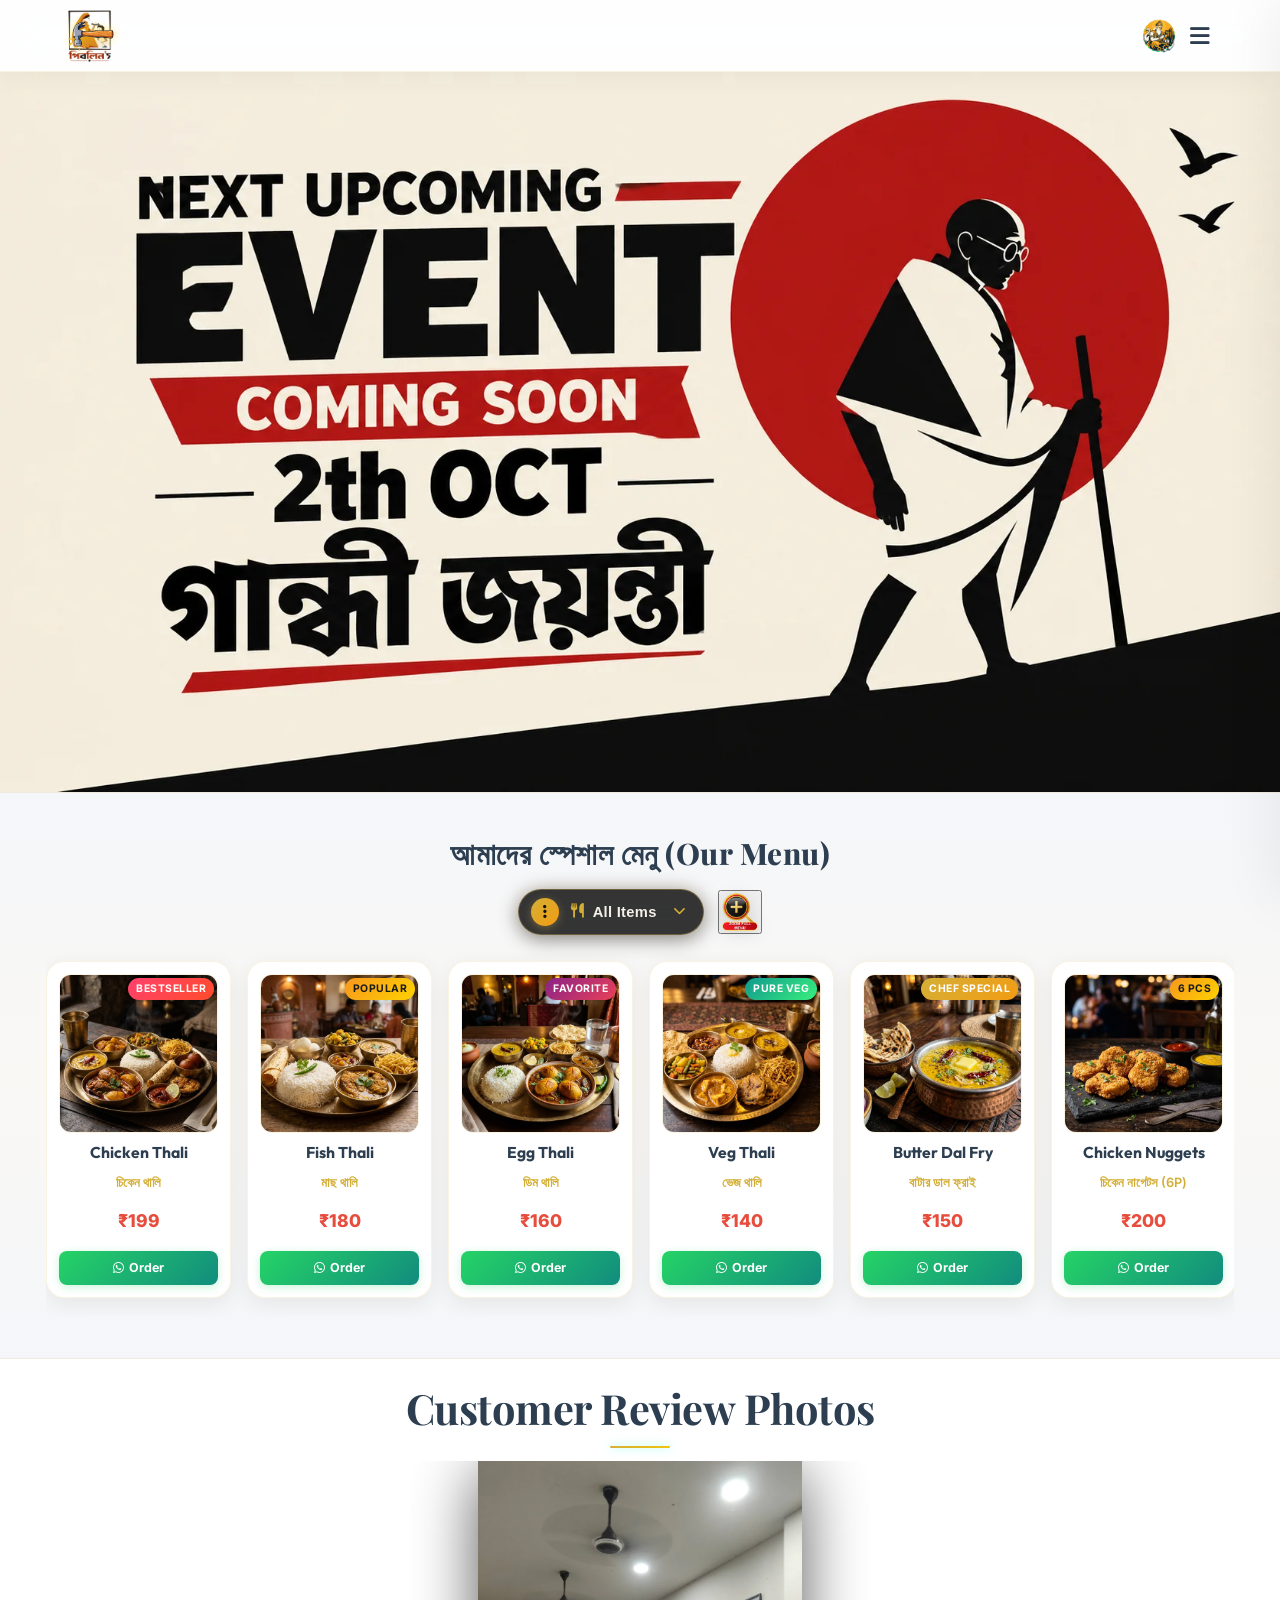
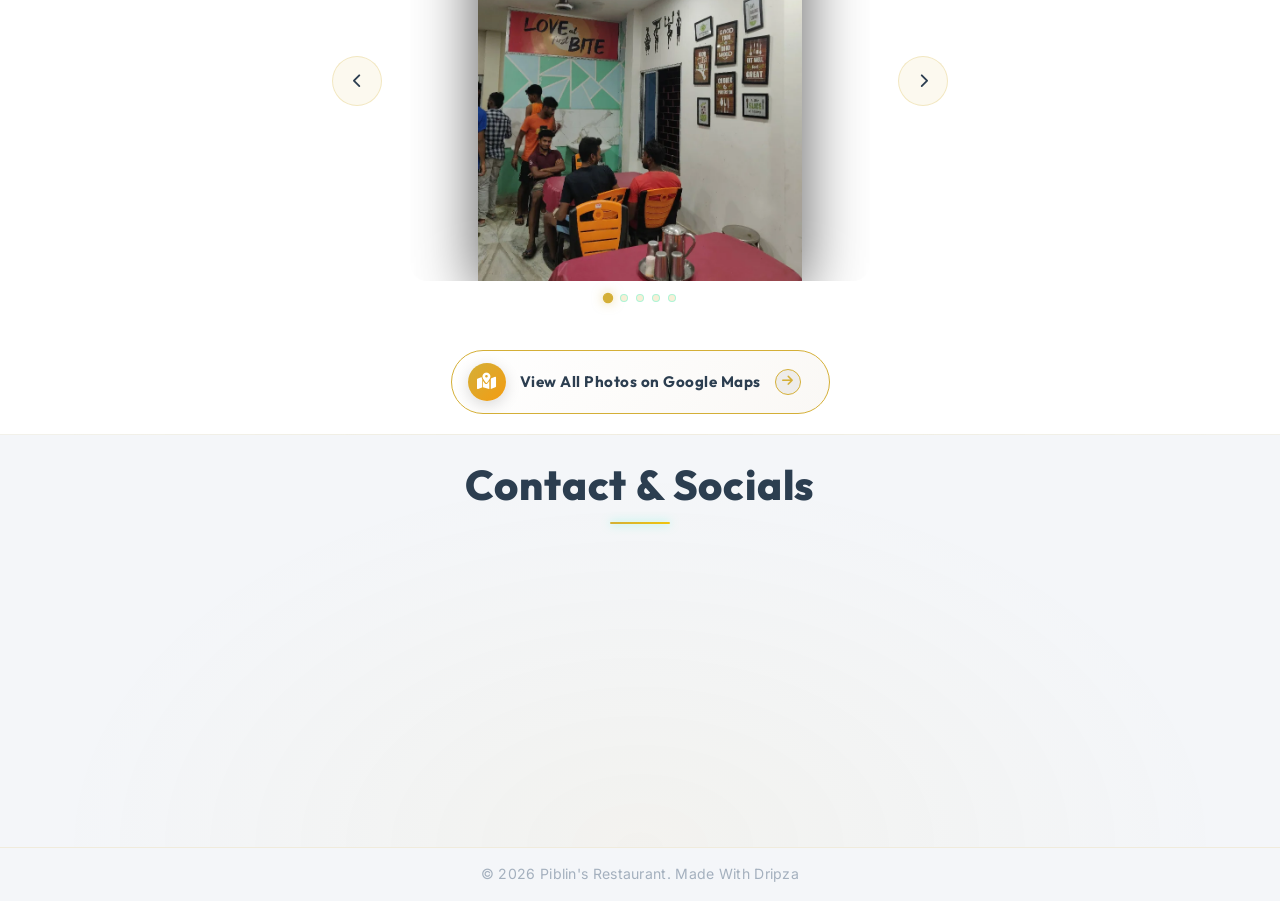
==== commit df1e44f6: "Update search input keypad dismiss on enter" ====
--- a/index.html
+++ b/index.html
@@ -690,7 +690,7 @@
 
                     <div class="search-box-wrapper">
                         <i class="fas fa-search"></i>
-                        <input type="text" id="modal-menu-search-input" placeholder="খাবারের নাম লিখে খুঁজুন (Search dishes...)" autocomplete="off">
+                        <input type="text" id="modal-menu-search-input" placeholder="খাবারের নাম লিখে খুঁজুন (Search dishes...)" autocomplete="off" enterkeyhint="search">
                         <button type="button" id="modal-menu-search-clear" class="search-clear-btn" aria-label="Clear search" title="à¦®à§à¦›à§‡ à¦«à§‡à¦²à§à¦¨ (Clear)">
                             <i class="fas fa-times"></i>
                         </button>
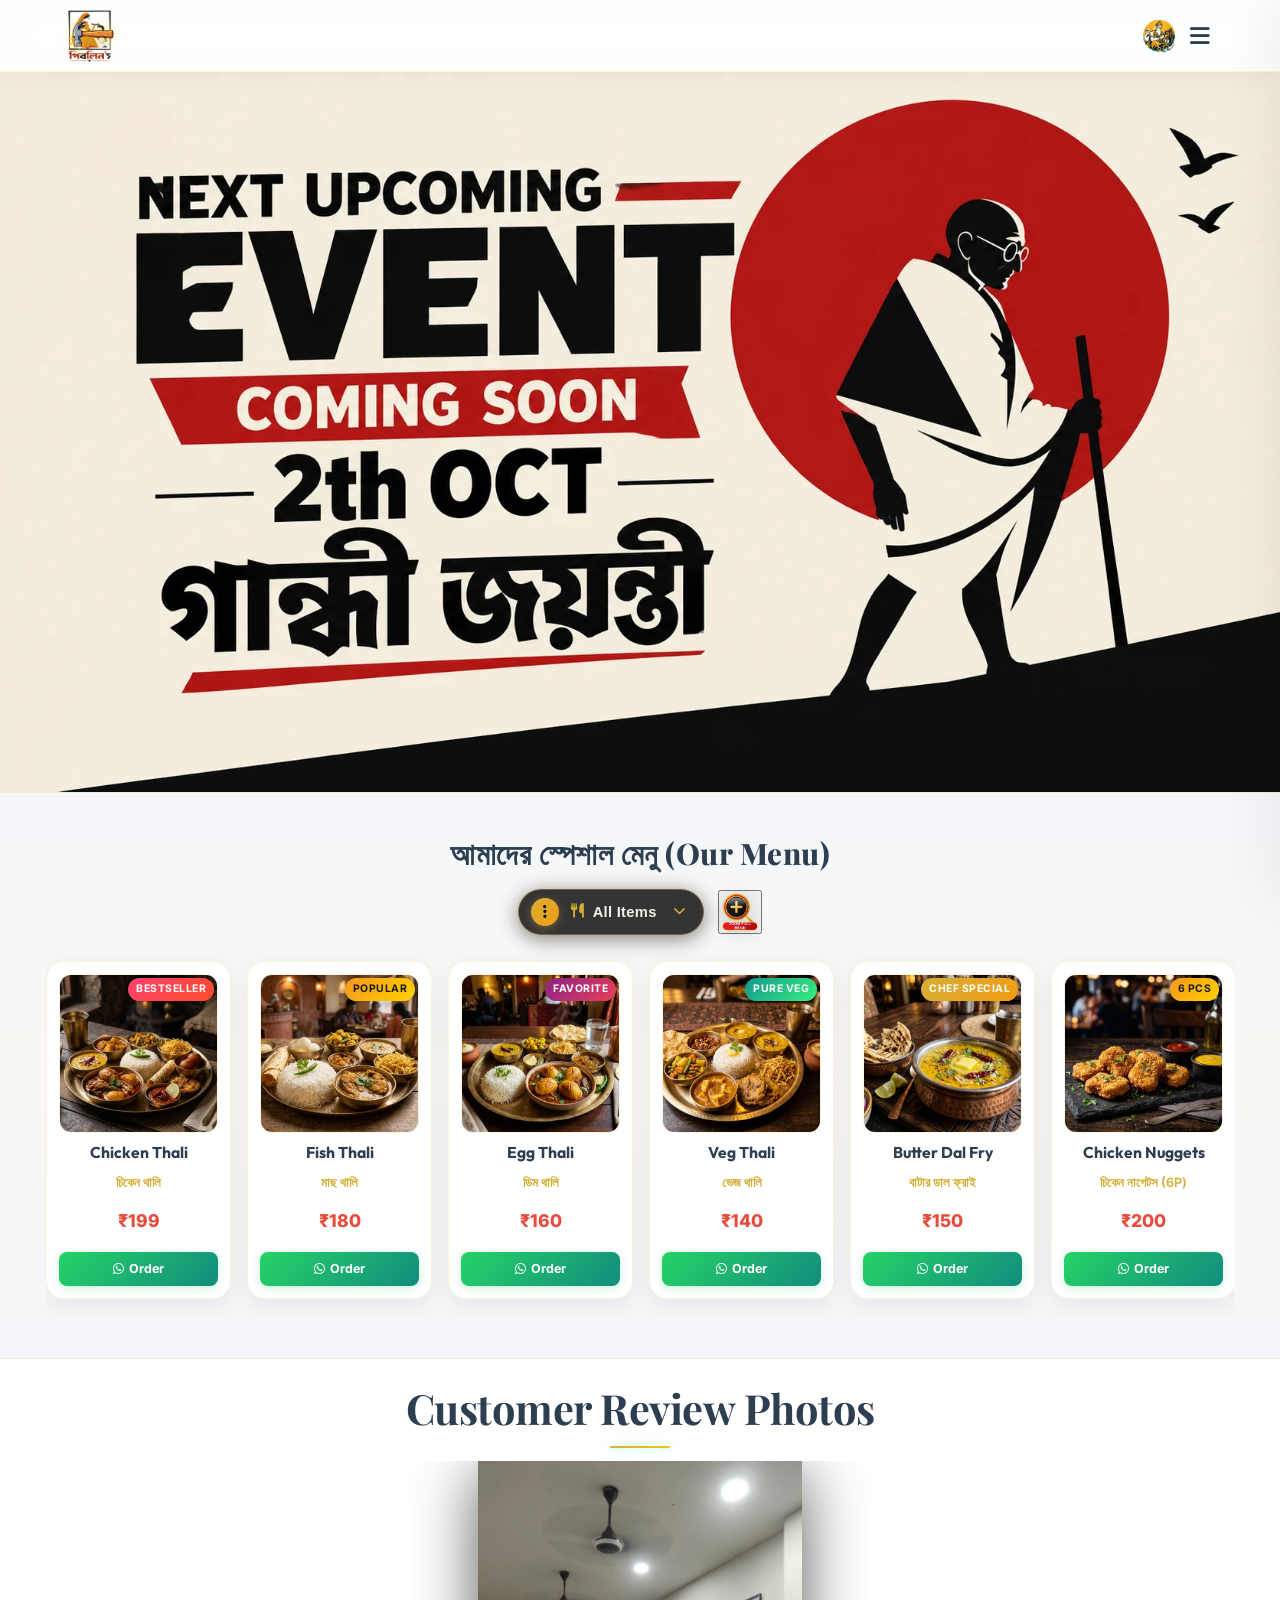
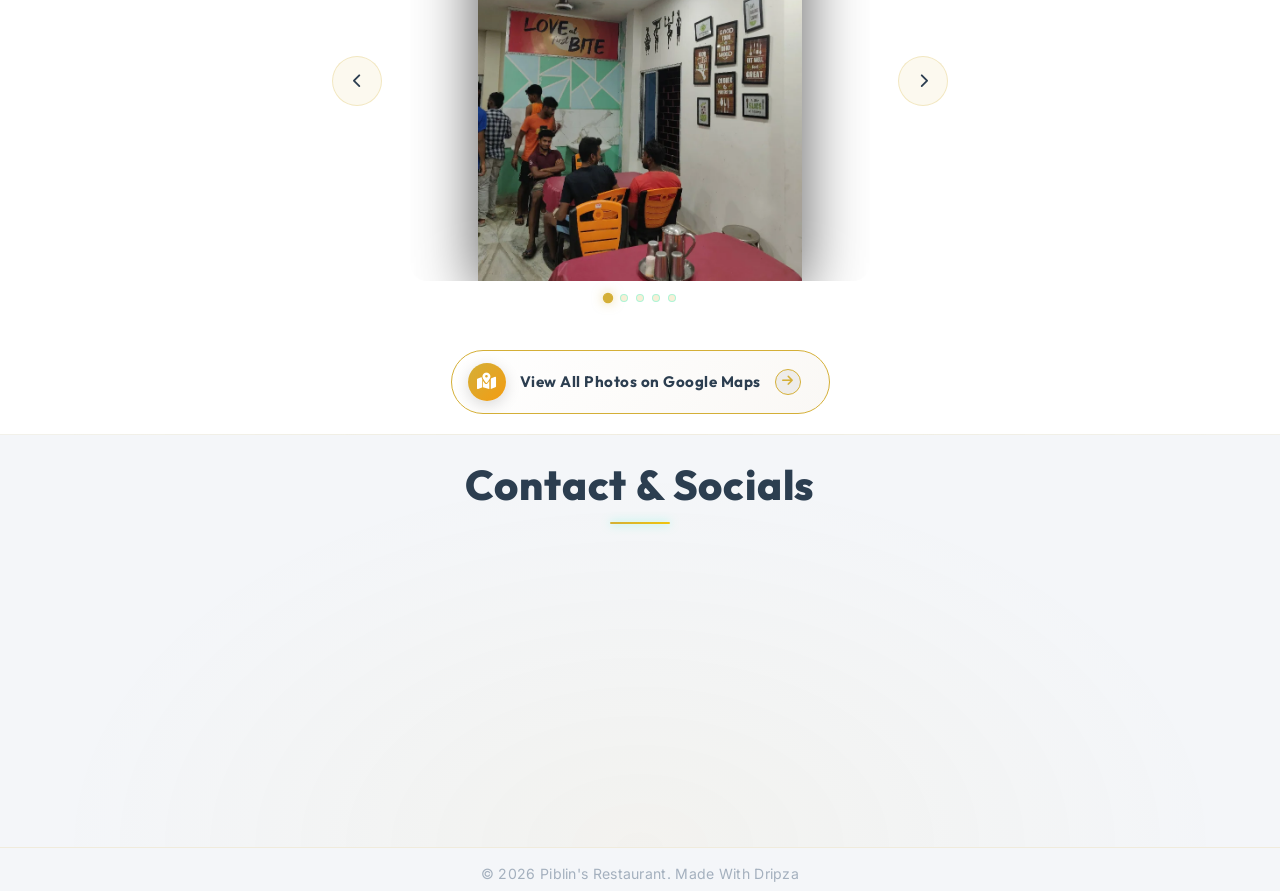
==== commit 0c9b0294: "perf: smooth scroll - passive listeners, momentum drag, remove backdrop-filter, pause animation on s" ====
--- a/index.html
+++ b/index.html
@@ -1143,6 +1143,6 @@
         </div>
     </div>
 
-    <script src="script.js"></script>
+    <script src="script.js?v=1.4"></script>
 </body>
 </html>
--- a/styles.css
+++ b/styles.css
@@ -2864,8 +2864,6 @@
     font-size: 0.92rem;
     font-weight: 600;
     cursor: pointer;
-    backdrop-filter: blur(12px);
-    -webkit-backdrop-filter: blur(12px);
     box-shadow: 0 4px 20px rgba(0, 0, 0, 0.45), 0 0 15px rgba(201, 162, 75, 0.15);
     transition: all 0.3s cubic-bezier(0.25, 0.8, 0.25, 1);
     user-select: none;
@@ -2987,6 +2985,9 @@
     padding-right: 4px;
     scrollbar-width: thin;
     scrollbar-color: rgba(201, 162, 75, 0.6) rgba(255, 255, 255, 0.05);
+    will-change: scroll-position;
+    transform: translateZ(0);
+    -webkit-transform: translateZ(0);
 }
 
 .menu-filter-dropdown-list::-webkit-scrollbar {
@@ -3146,7 +3147,7 @@
     overflow-x: auto;
     overflow-y: hidden;
     scroll-behavior: smooth;
-    scroll-snap-type: x mandatory;
+    scroll-snap-type: x proximity;
     -webkit-overflow-scrolling: touch;
     padding: 8px 6px 18px;
     width: 100%;
@@ -3187,12 +3188,12 @@
     padding: 12px;
     text-align: center;
     box-shadow: 0 6px 22px rgba(0, 0, 0, 0.07) !important;
-    backdrop-filter: blur(12px);
-    -webkit-backdrop-filter: blur(12px);
     transition: transform 0.35s cubic-bezier(0.2, 0.8, 0.2, 1), border-color 0.35s ease, box-shadow 0.35s ease;
     animation: floatMenuItem 4.5s ease-in-out infinite alternate;
     user-select: none;
     position: relative;
+    will-change: transform;
+    contain: layout style;
 }
 
 .food-menu-card:nth-child(even) { animation-delay: 0.8s; }
@@ -3436,8 +3437,6 @@
     position: absolute;
     inset: 0;
     background: rgba(0, 0, 0, 0.72);
-    backdrop-filter: blur(12px);
-    -webkit-backdrop-filter: blur(12px);
 }
 
 .full-menu-modal-container {
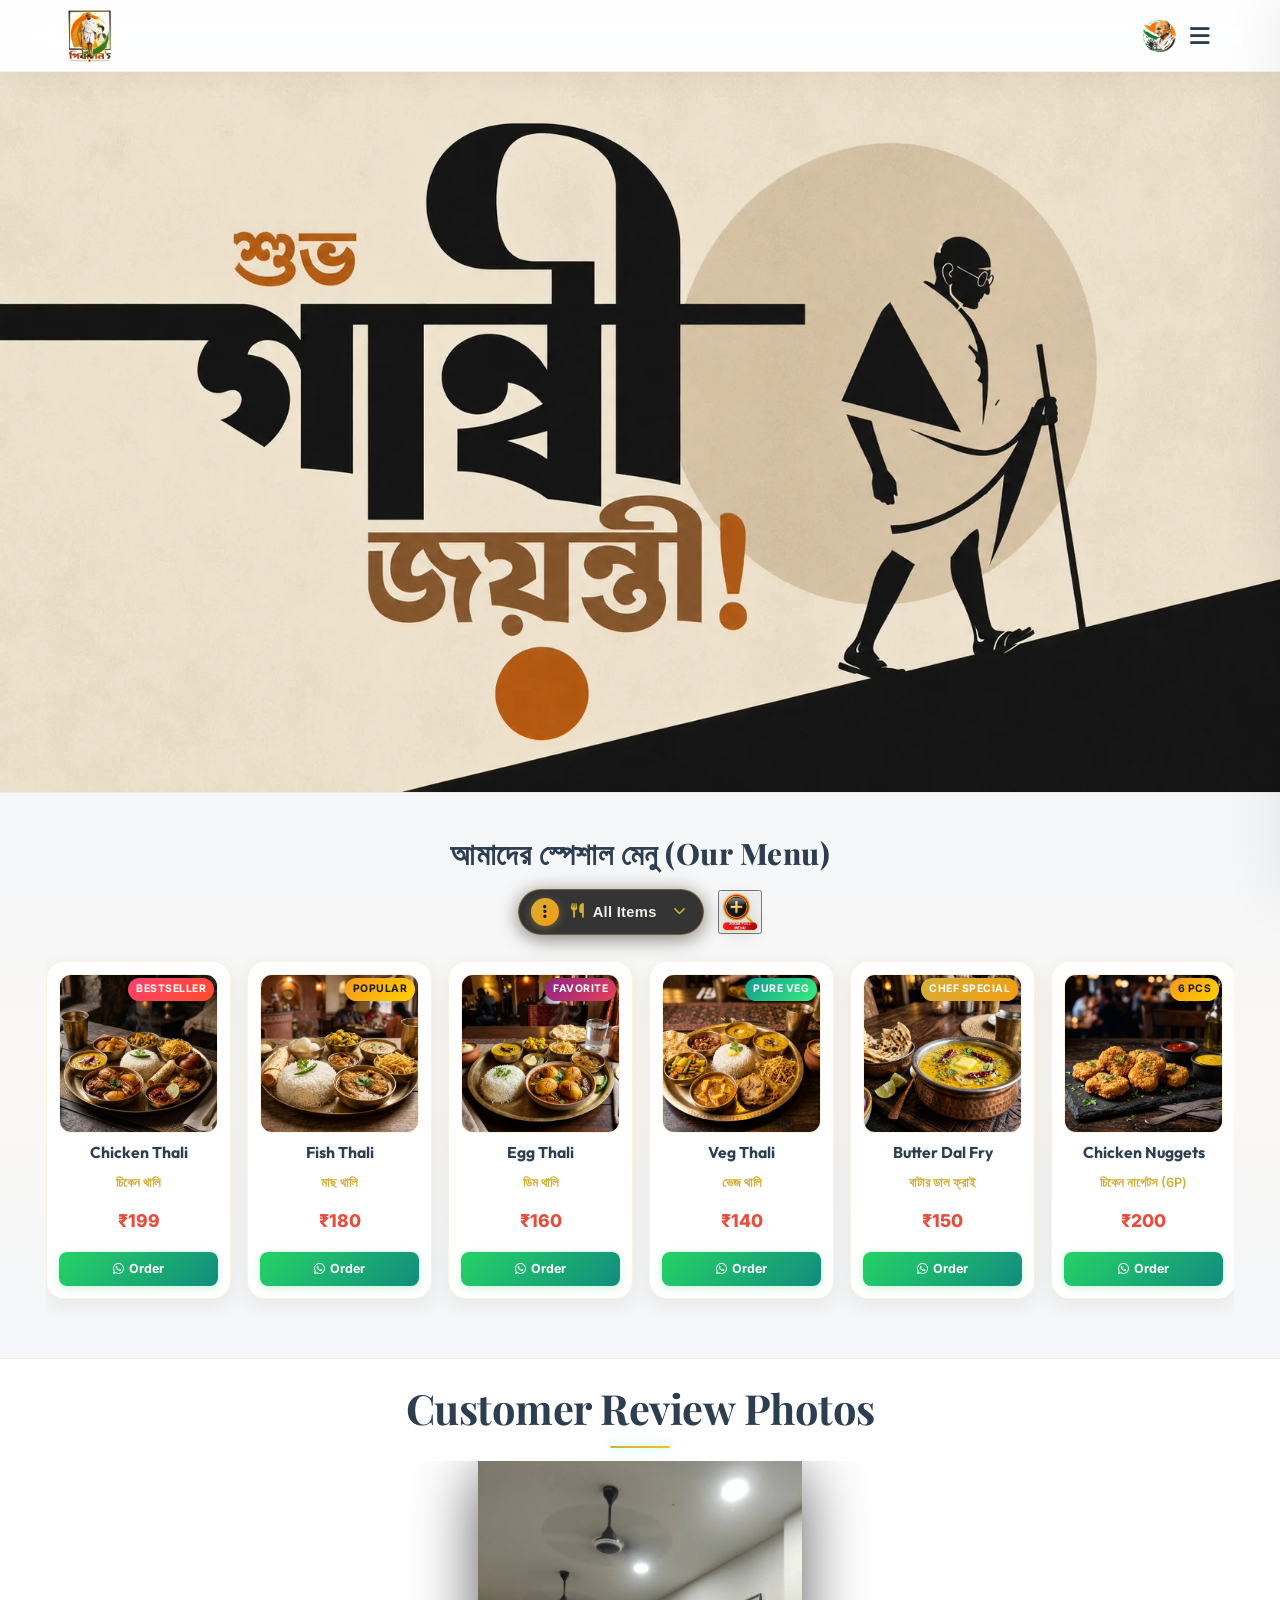
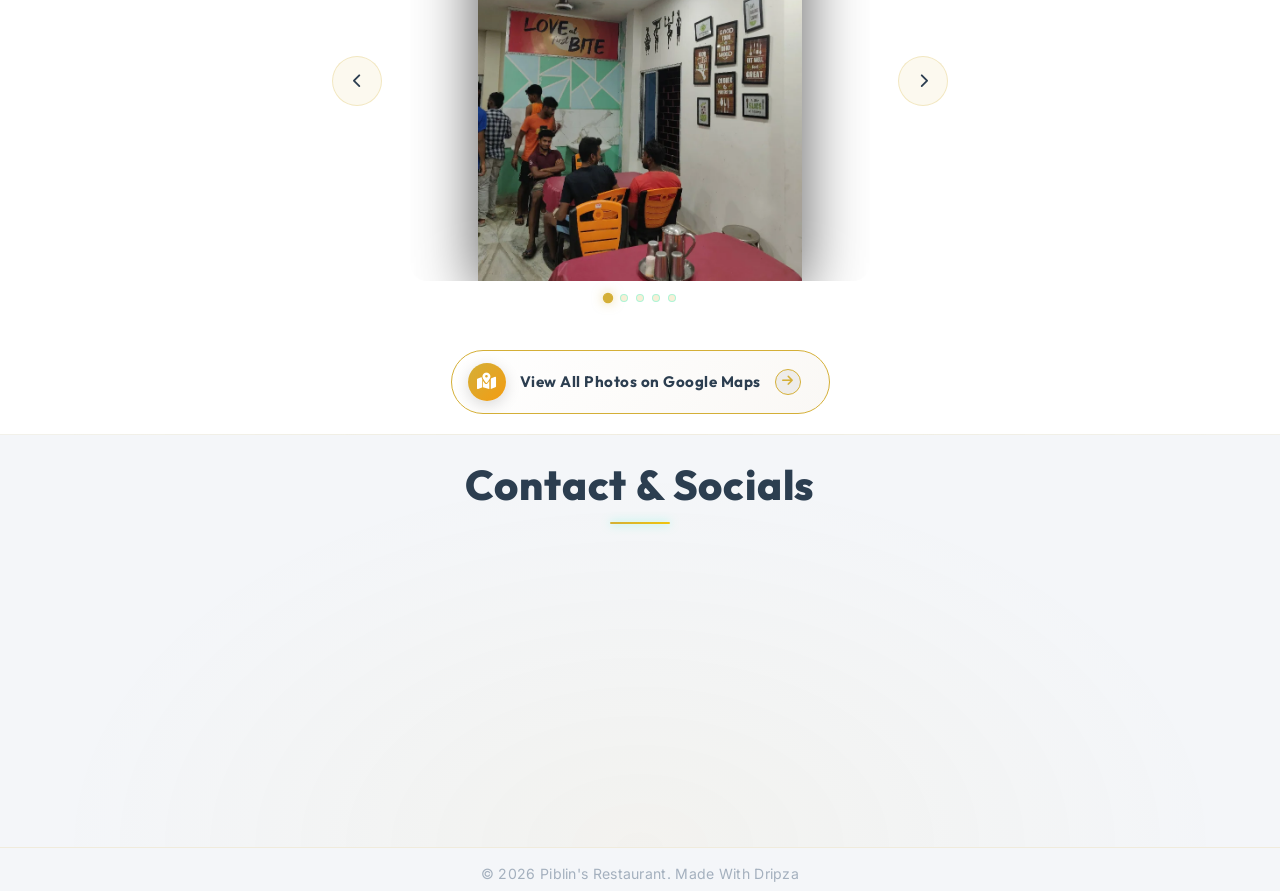
==== commit cee322ad: "update: add Gandhi Jayanti assets and update header" ====
--- a/index.html
+++ b/index.html
@@ -24,13 +24,13 @@
         <div class="logo-container">
             <img src="assets/piblins-logo.webp" alt="Piblin's Restaurant Logo" class="logo-brand-img">
             <div class="logo-text-wrapper">
-                <span class="animated-football-header" title="Ganesh Chaturthi Special">
-                    <img src="assets/ganesh_run_icon.webp" alt="Ganesh Run Icon" style="object-fit: contain; filter: drop-shadow(0 0 5px rgba(255, 215, 0, 0.6));">
+                <span class="animated-football-header" title="Gandhi Jayanti Special">
+                    <img src="assets/gandhi_jayanti_run_icon.webp" alt="Gandhi Jayanti Run Icon" style="object-fit: contain; filter: drop-shadow(0 0 5px rgba(255, 215, 0, 0.6));">
                 </span>
                 <span class="logo-text">Piblin's Restaurant</span>
             </div>
         </div>
-        <span class="rath-yatra-header-text">শুভ বিশ্বকর্মা পূজা!</span>
+        <span class="rath-yatra-header-text">শুভ গান্ধী জয়ন্তী!</span>
         <ul class="nav-links">
             <li><a href="#home">Home</a></li>
             <li><a href="#menu">Menu</a></li>
@@ -39,10 +39,10 @@
         </ul>
         <div class="navbar-actions">
             <!-- Rakhi Purnima Button for Poster -->
-            <button class="fifa-btn" id="open-promo-modal-direct-btn" title="Show Ganesh Chaturthi Special Poster">
+            <button class="fifa-btn" id="open-promo-modal-direct-btn" title="Show Gandhi Jayanti Special Poster">
                 <div class="fifa-container">
                     <div class="fifa-magic-ring"></div>
-                    <img src="assets/ganesh_icon.webp" alt="Ganesh Special" class="fifa-svg" style="object-fit: contain;">
+                    <img src="assets/gandhi_jayanti_icon.webp" alt="Gandhi Jayanti Special" class="fifa-svg" style="object-fit: contain;">
                 </div>
             </button>
             
@@ -55,7 +55,7 @@
     <!-- Hero Section -->
     <section id="home" class="hero">
         <div class="hero-bg banner-box">
-            <img src="assets/aj_restaurant_banner_1.webp" alt="AJ Restaurant & Cafe Banner" class="active">
+            <img src="assets/gandhi_jayanti_banner_1.webp" alt="Gandhi Jayanti Banner" class="active">
             <img src="assets/banner-1.webp" alt="Piblin's Restaurant Banner 1">
             <img src="assets/banner-2.webp" alt="Piblin's Restaurant Banner 2">
             <img src="assets/banner-3.webp" alt="Piblin's Restaurant Banner 3">
--- a/styles.css
+++ b/styles.css
@@ -3149,6 +3149,7 @@
     scroll-behavior: smooth;
     scroll-snap-type: x proximity;
     -webkit-overflow-scrolling: touch;
+    touch-action: pan-x pan-y;
     padding: 8px 6px 18px;
     width: 100%;
     cursor: grab;
@@ -4243,3 +4244,10 @@
         font-size: 0.7rem;
     }
 }
+
+/* Mobile touch vertical page scroll compatibility */
+.main-menu-scroll-wrapper,
+.main-menu-scroll-track,
+.main-menu-scroll-track .food-menu-card {
+    touch-action: pan-x pan-y !important;
+}
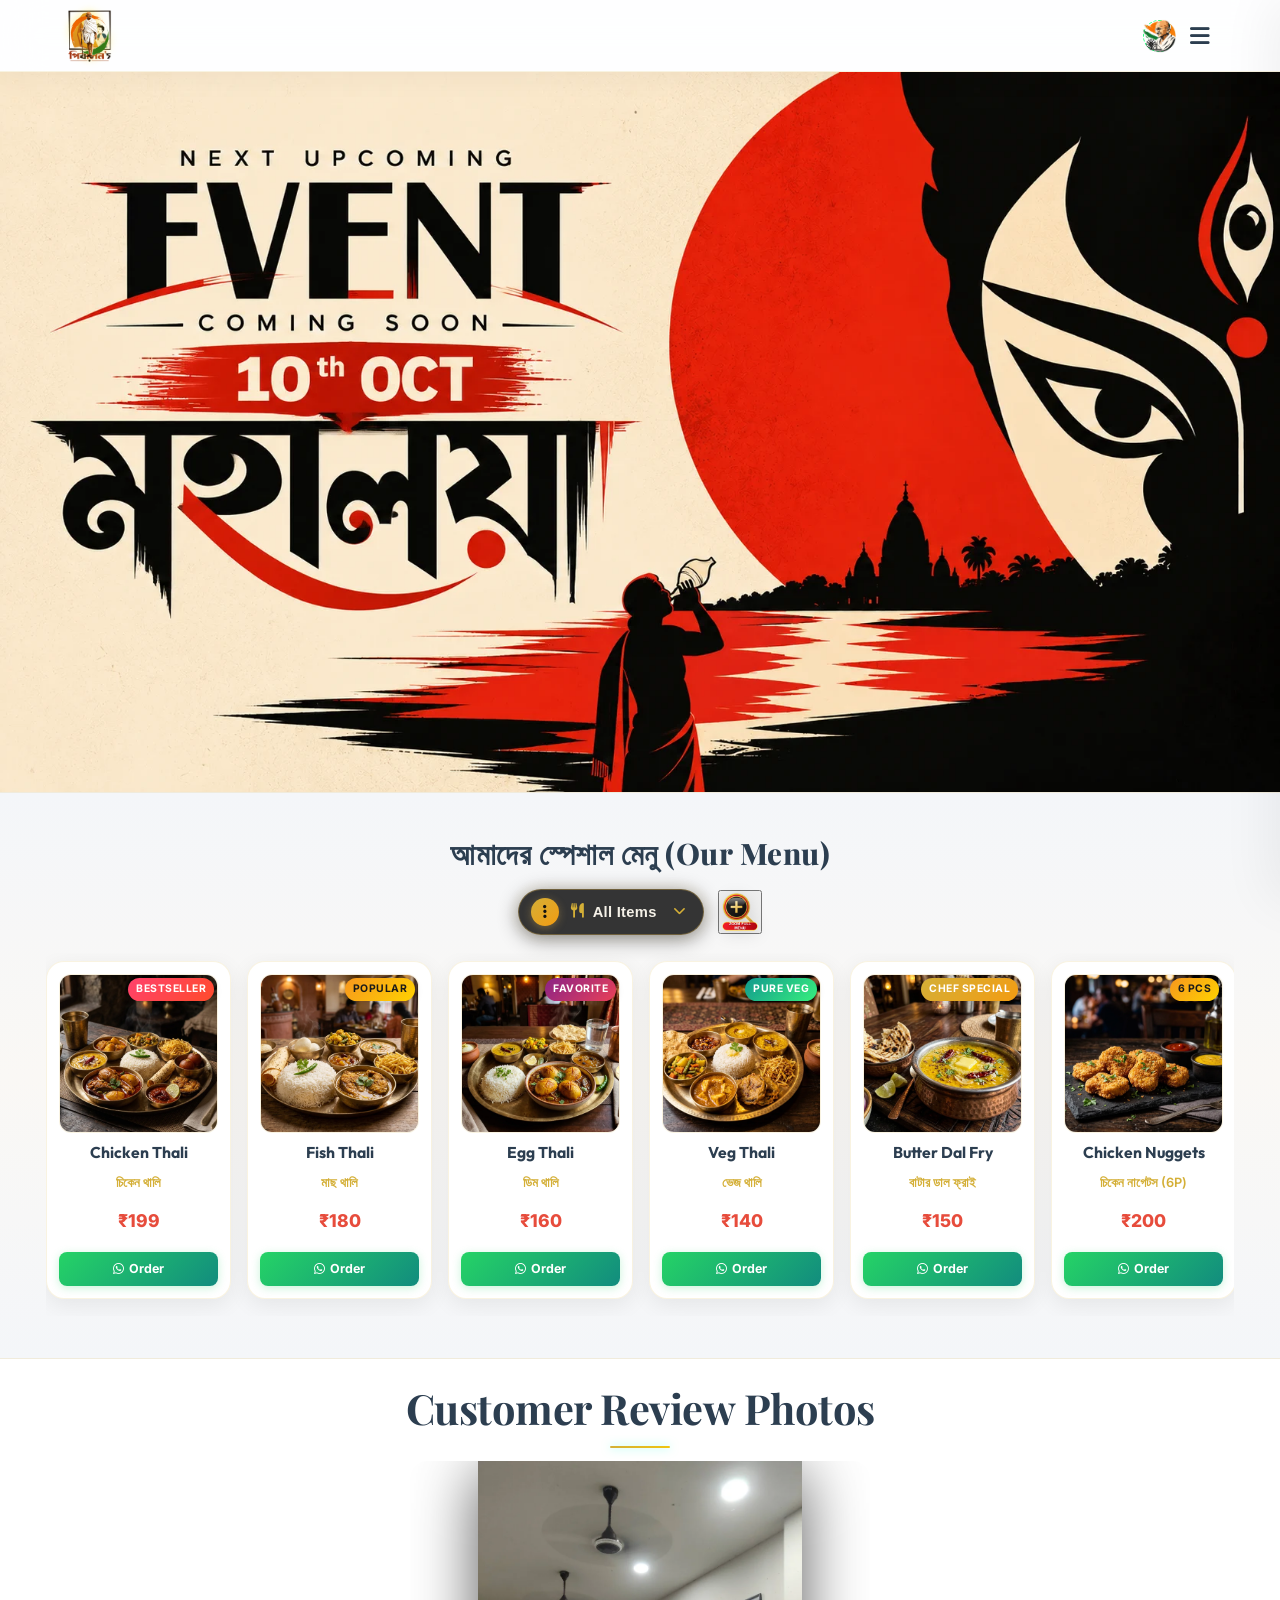
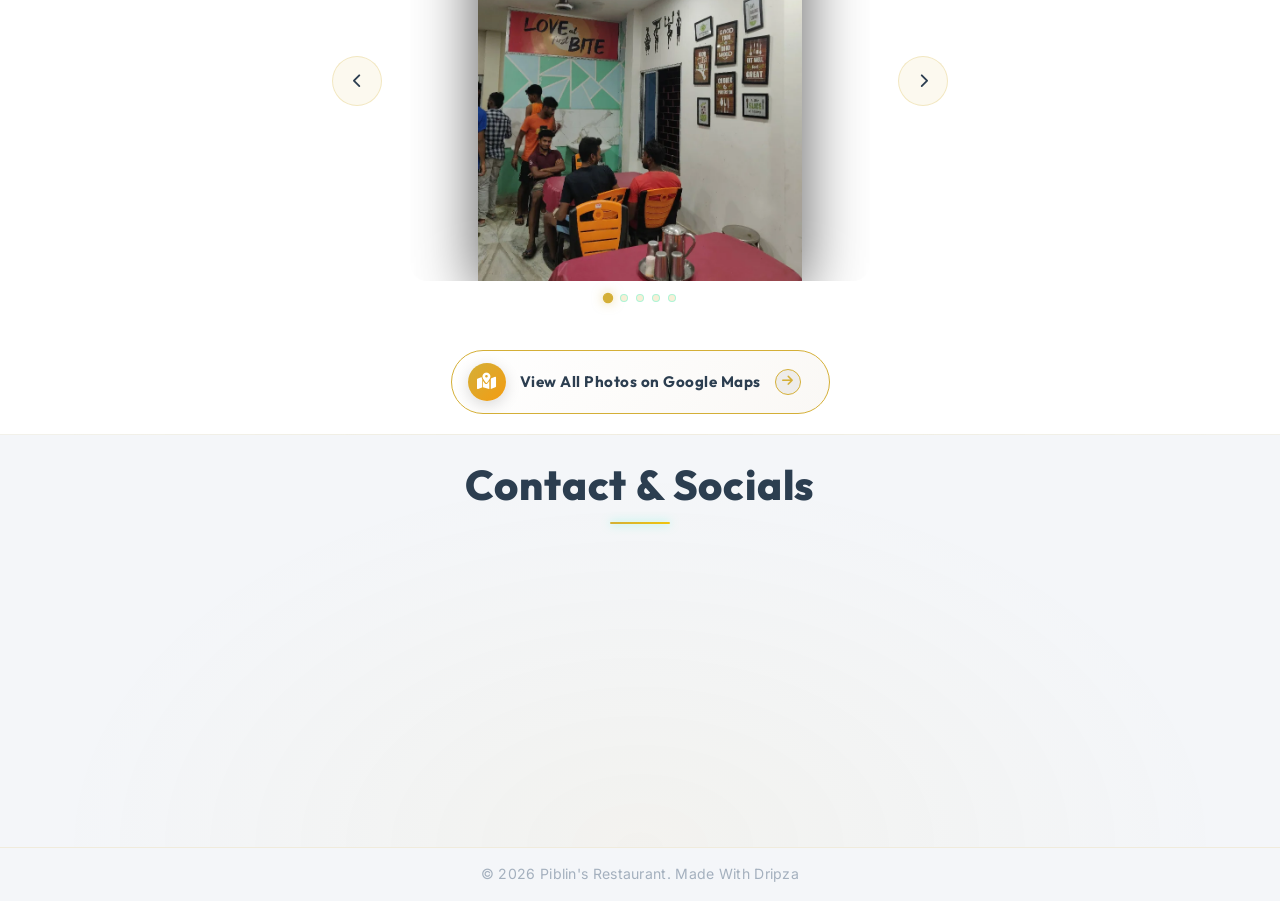
==== commit 20b96402: "Update website content and assets" ====
--- a/index.html
+++ b/index.html
@@ -30,7 +30,7 @@
                 <span class="logo-text">Piblin's Restaurant</span>
             </div>
         </div>
-        <span class="rath-yatra-header-text">শুভ গান্ধী জয়ন্তী!</span>
+        <span class="rath-yatra-header-text">hello evryone</span>
         <ul class="nav-links">
             <li><a href="#home">Home</a></li>
             <li><a href="#menu">Menu</a></li>
@@ -55,7 +55,7 @@
     <!-- Hero Section -->
     <section id="home" class="hero">
         <div class="hero-bg banner-box">
-            <img src="assets/gandhi_jayanti_banner_1.webp" alt="Gandhi Jayanti Banner" class="active">
+            <img src="assets/mahalaya_festival_banner_1.webp" alt="Mahalaya Festival Banner" class="active">
             <img src="assets/banner-1.webp" alt="Piblin's Restaurant Banner 1">
             <img src="assets/banner-2.webp" alt="Piblin's Restaurant Banner 2">
             <img src="assets/banner-3.webp" alt="Piblin's Restaurant Banner 3">
--- a/styles.css
+++ b/styles.css
@@ -1136,7 +1136,8 @@
     font-size: 1.35rem;
     font-weight: 800;
     letter-spacing: 0.5px;
-    color: #FFE082;
+    color: #8B1A1A;
+    text-shadow: 0 1px 2px rgba(0, 0, 0, 0.15);
     white-space: nowrap;
     opacity: 0;
     pointer-events: none;
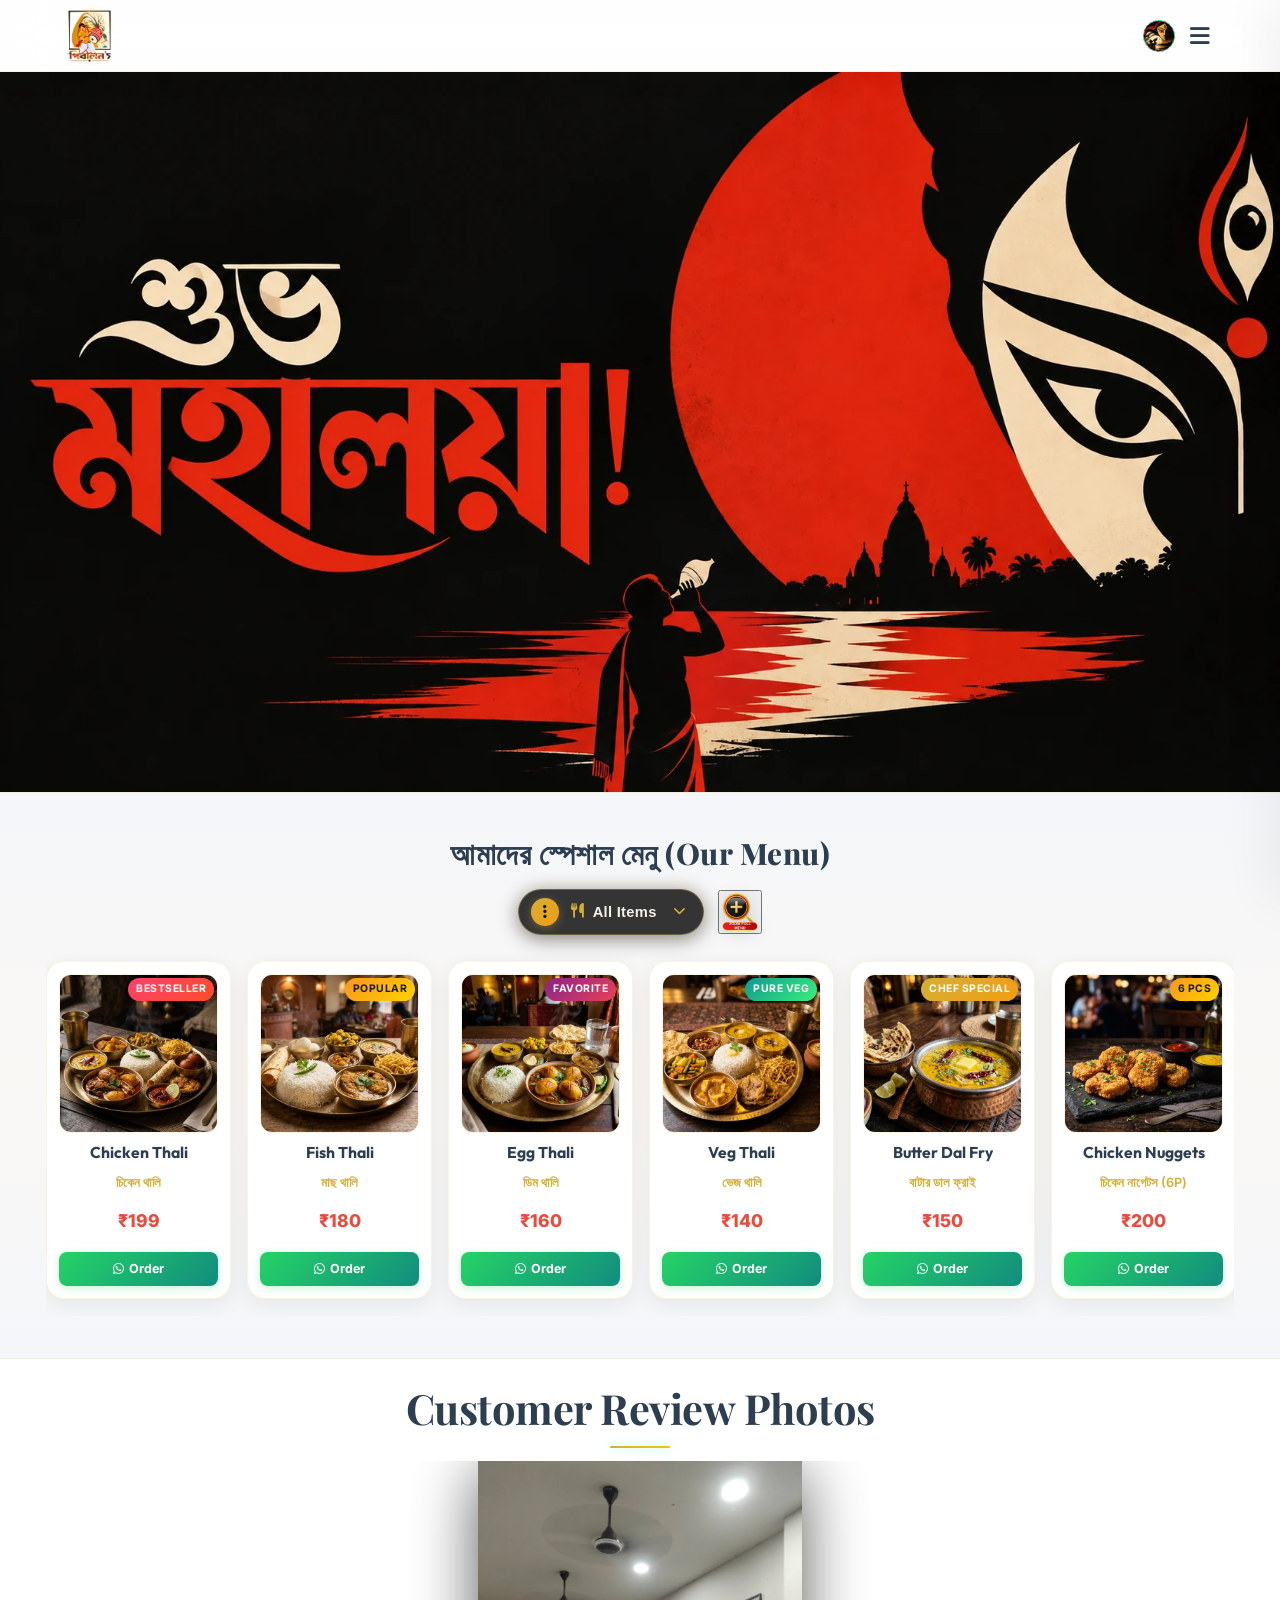
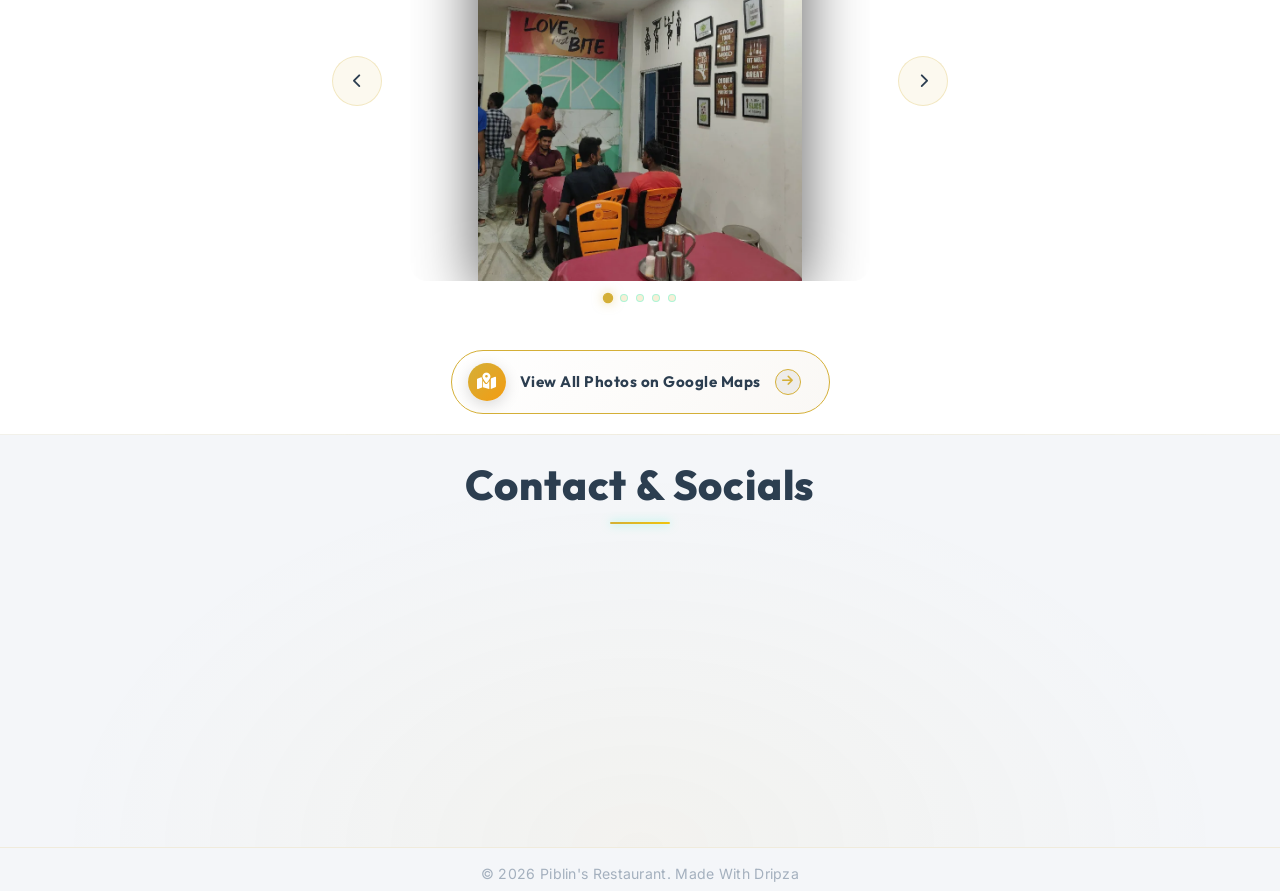
==== commit 80d02ecb: "Update: Mahalaya festival banner and web icons" ====
--- a/index.html
+++ b/index.html
@@ -1,4 +1,4 @@
-﻿<!DOCTYPE html>
+<!DOCTYPE html>
 <html lang="bn">
 <head>
     <meta charset="UTF-8">
@@ -24,13 +24,13 @@
         <div class="logo-container">
             <img src="assets/piblins-logo.webp" alt="Piblin's Restaurant Logo" class="logo-brand-img">
             <div class="logo-text-wrapper">
-                <span class="animated-football-header" title="Gandhi Jayanti Special">
-                    <img src="assets/gandhi_jayanti_run_icon.webp" alt="Gandhi Jayanti Run Icon" style="object-fit: contain; filter: drop-shadow(0 0 5px rgba(255, 215, 0, 0.6));">
+                <span class="animated-football-header" title="Mahalaya Special">
+                    <img src="assets/mahalaya_web_run_icon.webp" alt="Mahalaya Run Icon" style="object-fit: contain; filter: drop-shadow(0 0 5px rgba(255, 215, 0, 0.6));">
                 </span>
                 <span class="logo-text">Piblin's Restaurant</span>
             </div>
         </div>
-        <span class="rath-yatra-header-text">hello evryone</span>
+        <span class="rath-yatra-header-text">শুভ মহালয়া!</span>
         <ul class="nav-links">
             <li><a href="#home">Home</a></li>
             <li><a href="#menu">Menu</a></li>
@@ -39,10 +39,10 @@
         </ul>
         <div class="navbar-actions">
             <!-- Rakhi Purnima Button for Poster -->
-            <button class="fifa-btn" id="open-promo-modal-direct-btn" title="Show Gandhi Jayanti Special Poster">
+            <button class="fifa-btn" id="open-promo-modal-direct-btn" title="Show Mahalaya Special Poster">
                 <div class="fifa-container">
                     <div class="fifa-magic-ring"></div>
-                    <img src="assets/gandhi_jayanti_icon.webp" alt="Gandhi Jayanti Special" class="fifa-svg" style="object-fit: contain;">
+                    <img src="assets/mahalaya_web_icon.webp" alt="Mahalaya Special" class="fifa-svg" style="object-fit: contain;">
                 </div>
             </button>
             
@@ -55,7 +55,7 @@
     <!-- Hero Section -->
     <section id="home" class="hero">
         <div class="hero-bg banner-box">
-            <img src="assets/mahalaya_festival_banner_1.webp" alt="Mahalaya Festival Banner" class="active">
+            <img src="assets/festival_special_banner_1.webp" alt="Mahalaya Festival Banner" class="active">
             <img src="assets/banner-1.webp" alt="Piblin's Restaurant Banner 1">
             <img src="assets/banner-2.webp" alt="Piblin's Restaurant Banner 2">
             <img src="assets/banner-3.webp" alt="Piblin's Restaurant Banner 3">
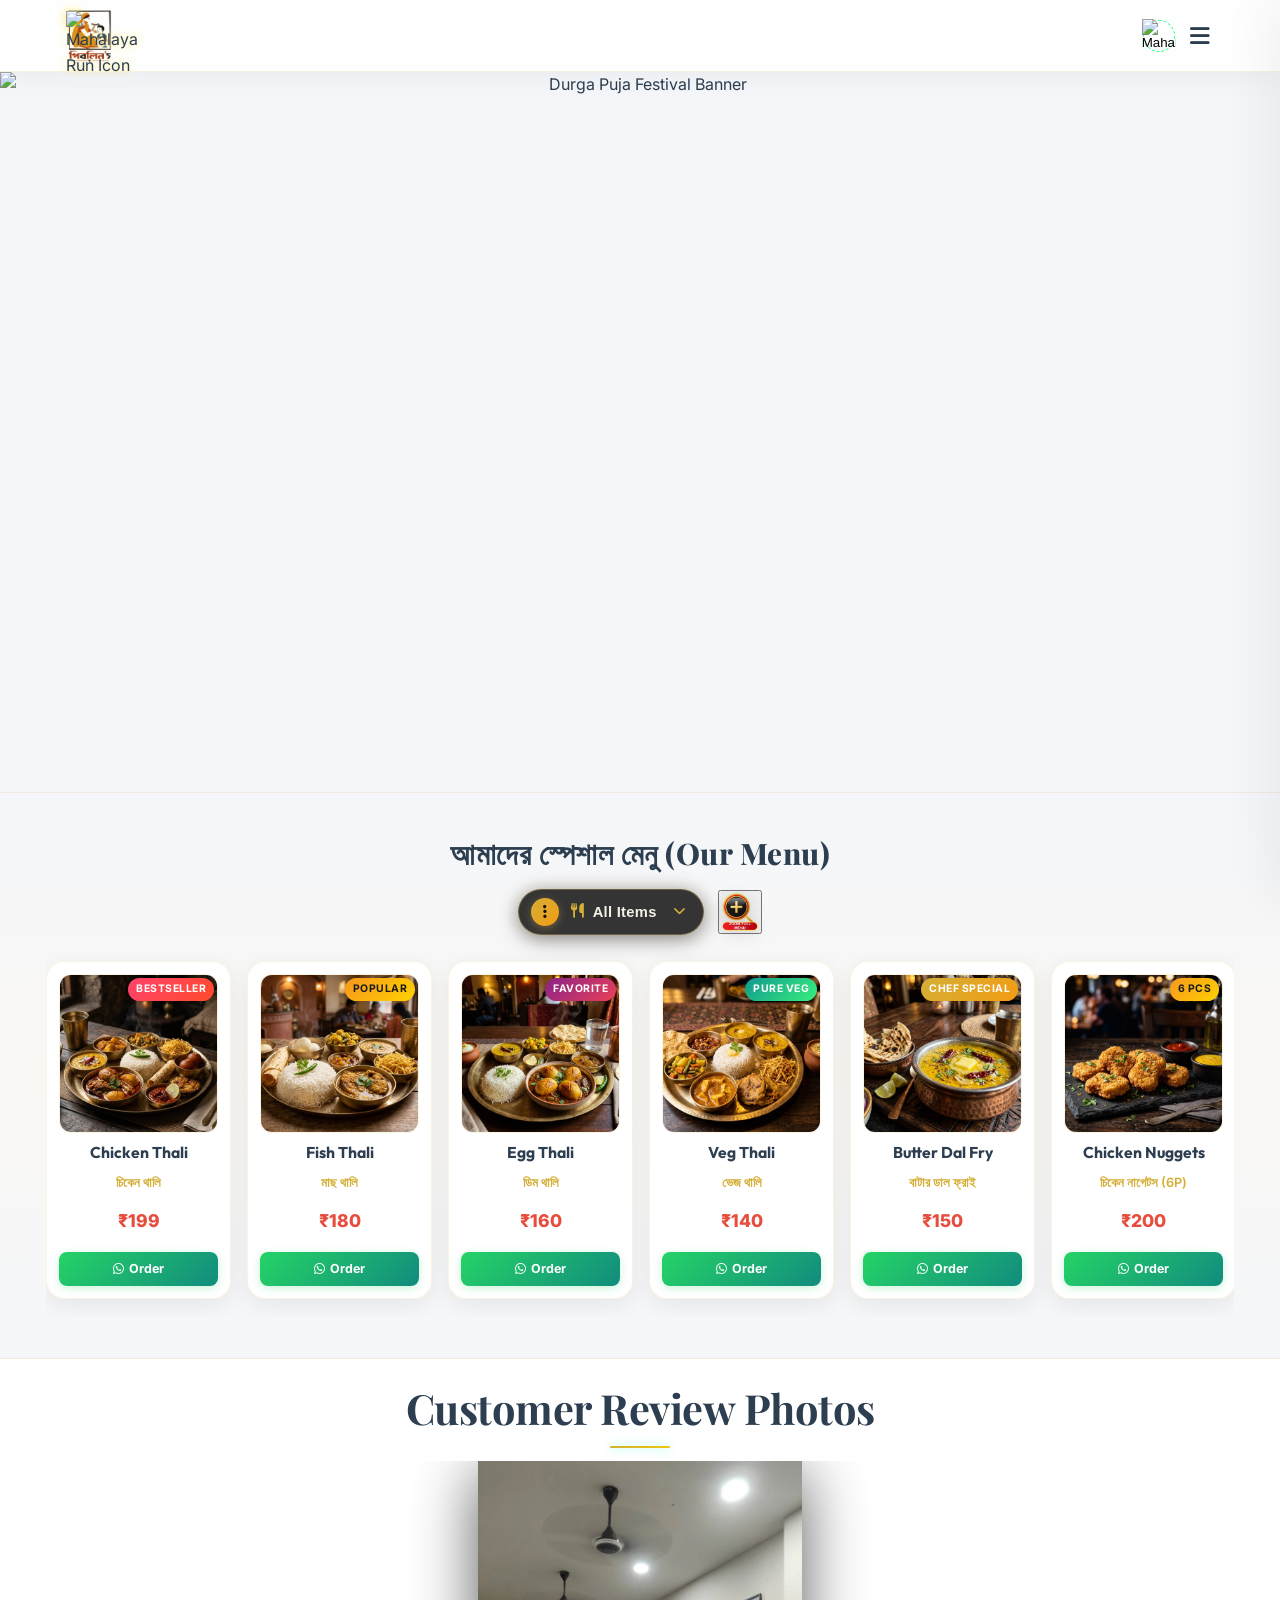
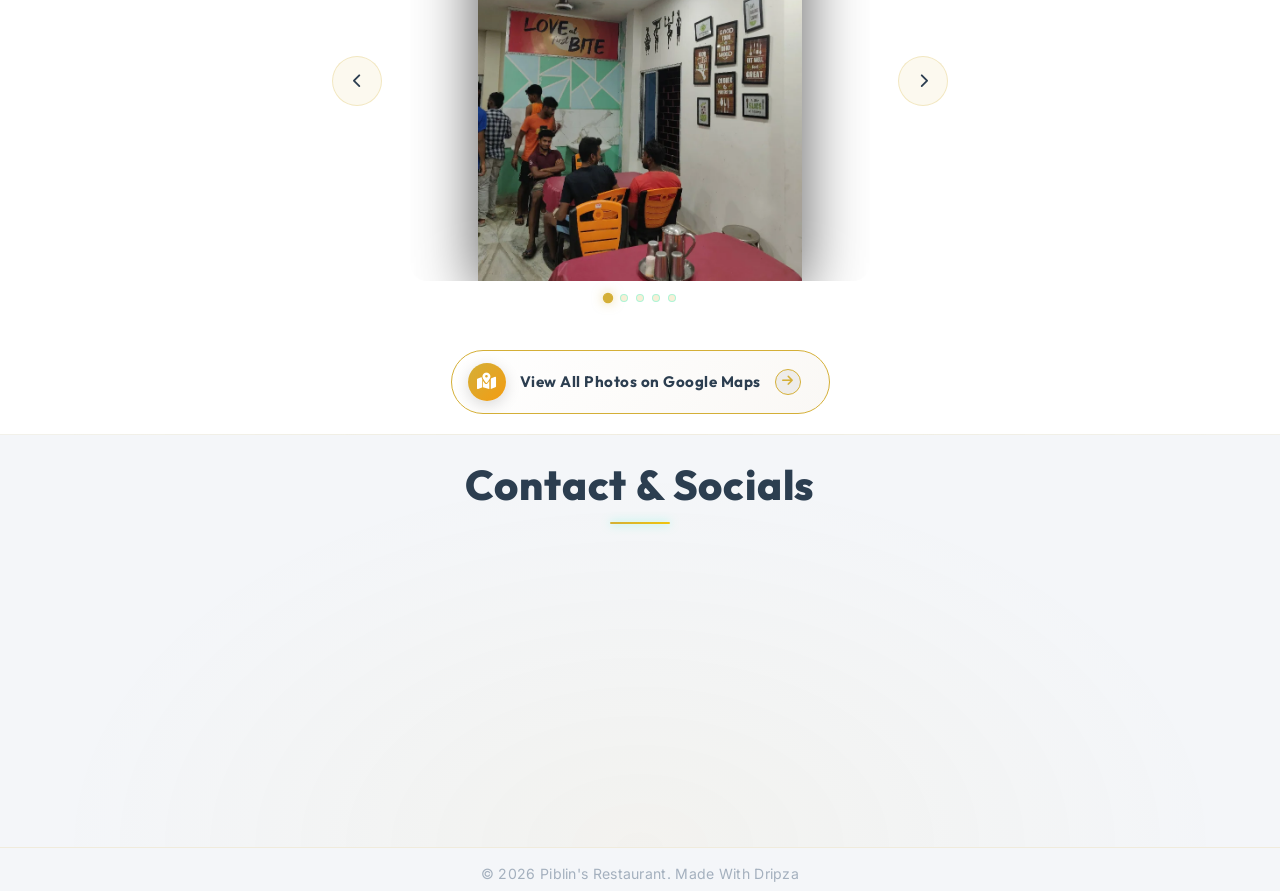
==== commit 8dd9a27a: "update" ====
--- a/index.html
+++ b/index.html
@@ -1,4 +1,4 @@
-<!DOCTYPE html>
+﻿<!DOCTYPE html>
 <html lang="bn">
 <head>
     <meta charset="UTF-8">
@@ -25,12 +25,12 @@
             <img src="assets/piblins-logo.webp" alt="Piblin's Restaurant Logo" class="logo-brand-img">
             <div class="logo-text-wrapper">
                 <span class="animated-football-header" title="Mahalaya Special">
-                    <img src="assets/mahalaya_web_run_icon.webp" alt="Mahalaya Run Icon" style="object-fit: contain; filter: drop-shadow(0 0 5px rgba(255, 215, 0, 0.6));">
+                    <img src="assets/durga_puja_web_run_icon.webp" alt="Mahalaya Run Icon" style="object-fit: contain; filter: drop-shadow(0 0 5px rgba(255, 215, 0, 0.6));">
                 </span>
                 <span class="logo-text">Piblin's Restaurant</span>
             </div>
         </div>
-        <span class="rath-yatra-header-text">শুভ মহালয়া!</span>
+        <span class="rath-yatra-header-text">শুভ শারদীয়া দুর্গাপূজা</span>
         <ul class="nav-links">
             <li><a href="#home">Home</a></li>
             <li><a href="#menu">Menu</a></li>
@@ -42,7 +42,7 @@
             <button class="fifa-btn" id="open-promo-modal-direct-btn" title="Show Mahalaya Special Poster">
                 <div class="fifa-container">
                     <div class="fifa-magic-ring"></div>
-                    <img src="assets/mahalaya_web_icon.webp" alt="Mahalaya Special" class="fifa-svg" style="object-fit: contain;">
+                    <img src="assets/durga_puja_web_icon.webp" alt="Mahalaya Special" class="fifa-svg" style="object-fit: contain;">
                 </div>
             </button>
             
@@ -55,7 +55,7 @@
     <!-- Hero Section -->
     <section id="home" class="hero">
         <div class="hero-bg banner-box">
-            <img src="assets/festival_special_banner_1.webp" alt="Mahalaya Festival Banner" class="active">
+            <img src="assets/modern_durga_puja_greeting_banner.webp" alt="Durga Puja Festival Banner" class="active">
             <img src="assets/banner-1.webp" alt="Piblin's Restaurant Banner 1">
             <img src="assets/banner-2.webp" alt="Piblin's Restaurant Banner 2">
             <img src="assets/banner-3.webp" alt="Piblin's Restaurant Banner 3">
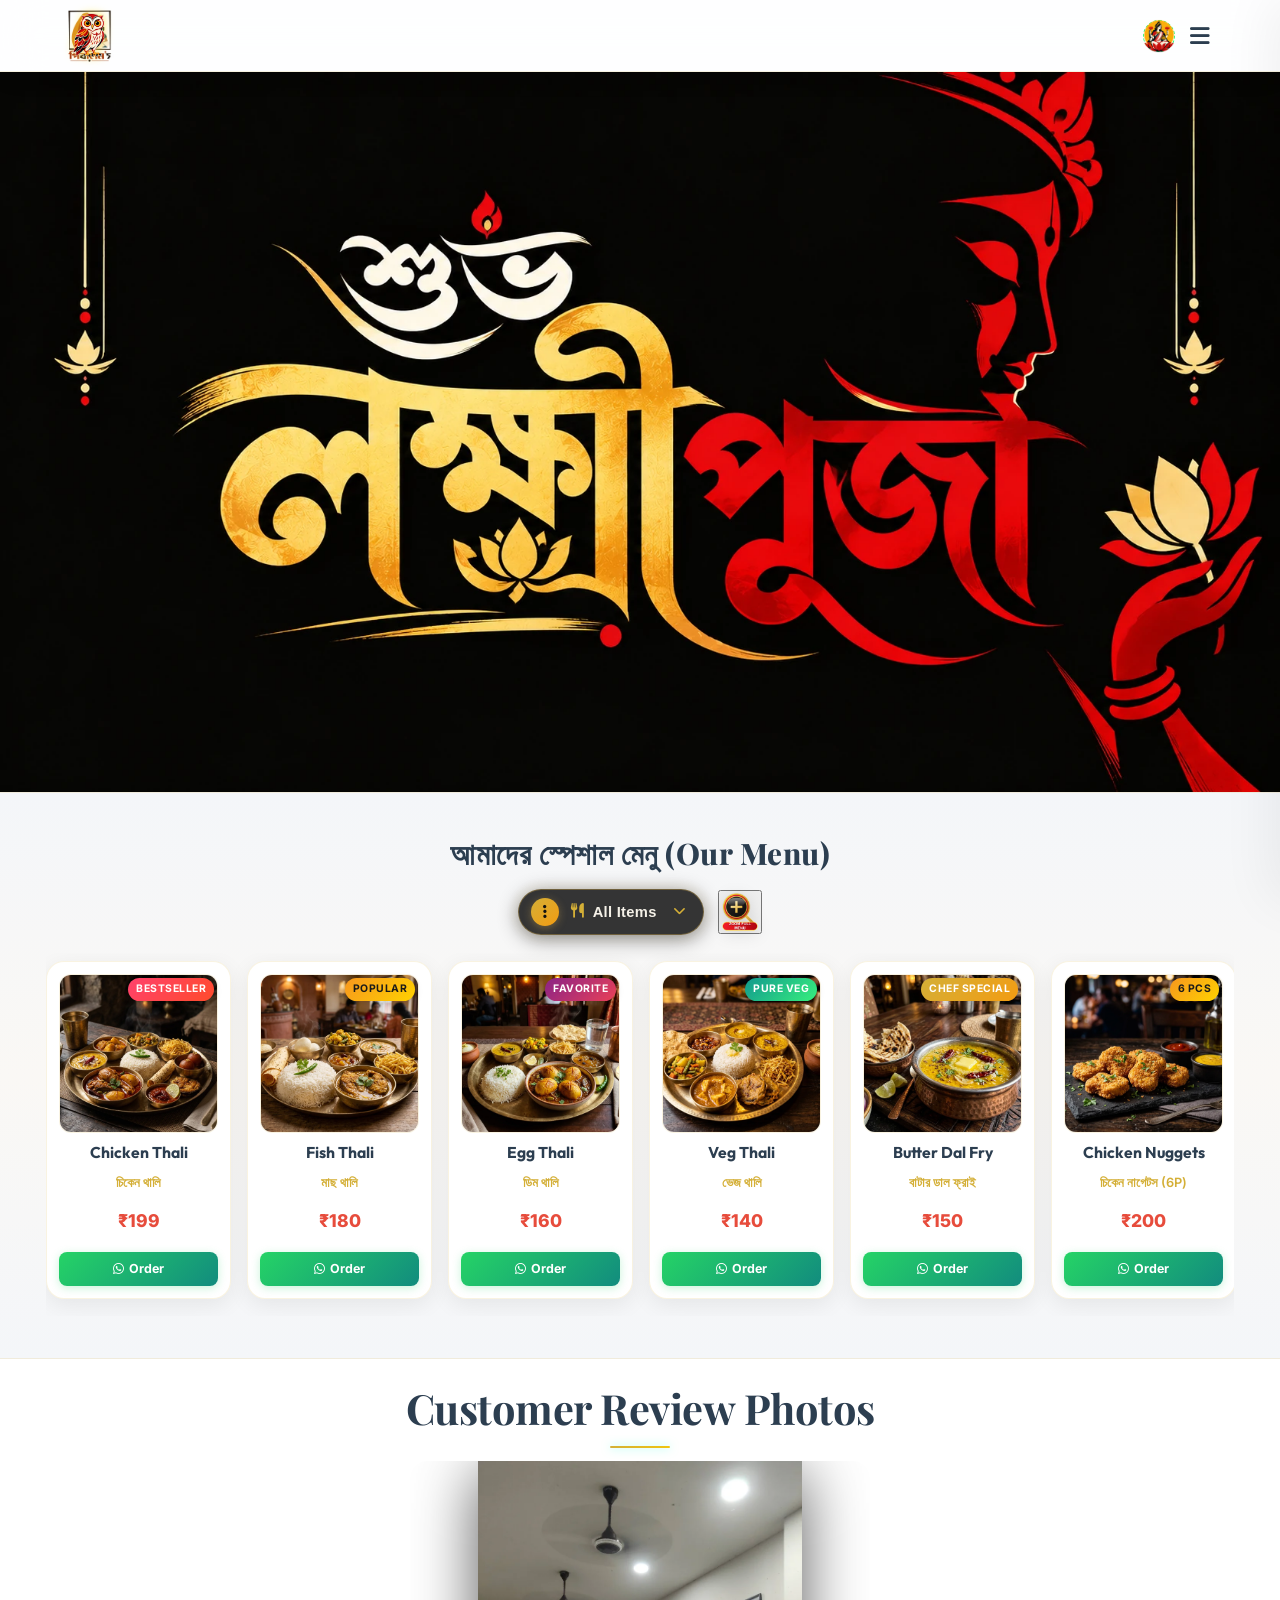
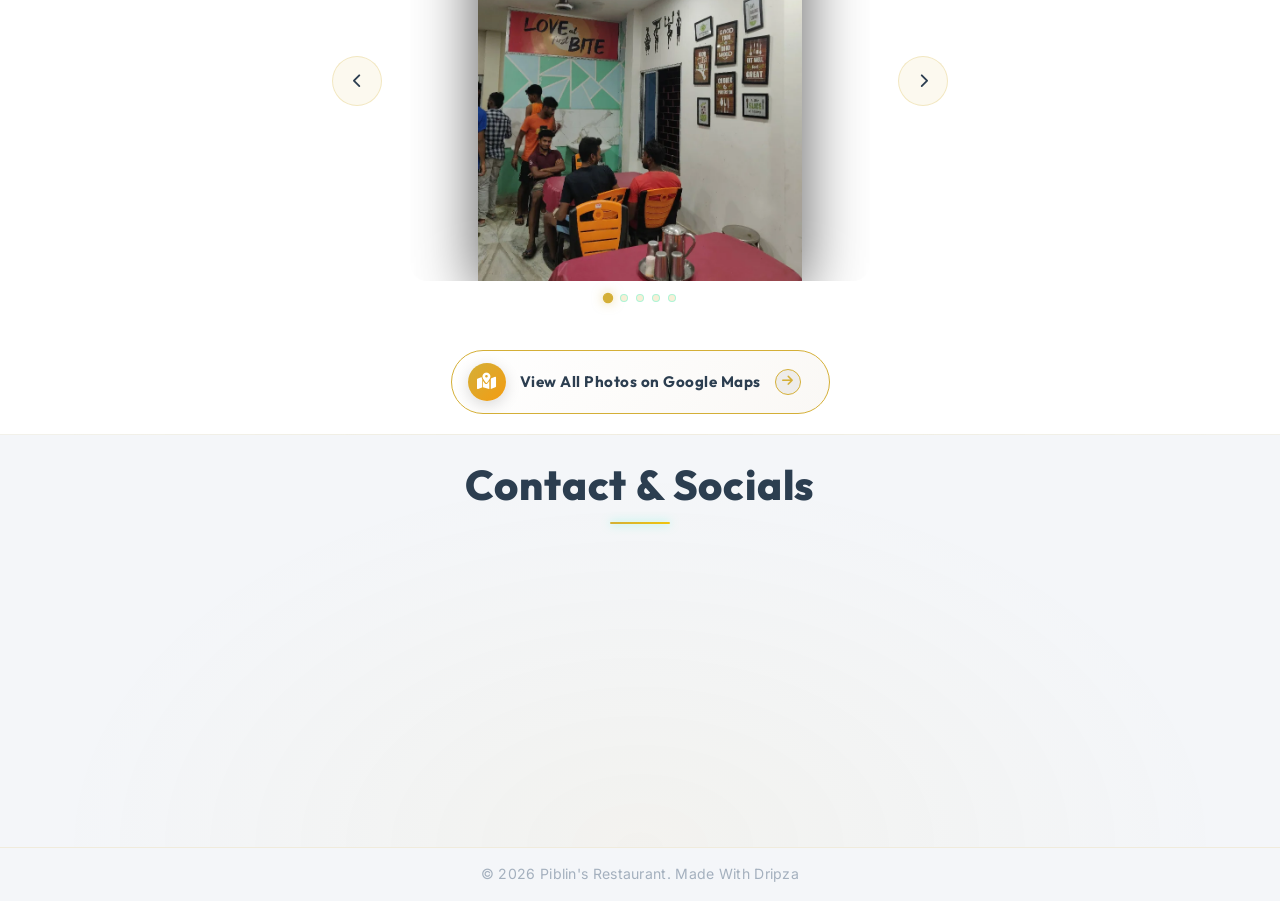
==== commit 8ba2253d: "update" ====
--- a/index.html
+++ b/index.html
@@ -25,12 +25,12 @@
             <img src="assets/piblins-logo.webp" alt="Piblin's Restaurant Logo" class="logo-brand-img">
             <div class="logo-text-wrapper">
                 <span class="animated-football-header" title="Mahalaya Special">
-                    <img src="assets/durga_puja_web_run_icon.webp" alt="Mahalaya Run Icon" style="object-fit: contain; filter: drop-shadow(0 0 5px rgba(255, 215, 0, 0.6));">
+                    <img src="assets/lakshmi_puja_web_run_icon.webp" alt="Mahalaya Run Icon" style="object-fit: contain; filter: drop-shadow(0 0 5px rgba(255, 215, 0, 0.6));">
                 </span>
                 <span class="logo-text">Piblin's Restaurant</span>
             </div>
         </div>
-        <span class="rath-yatra-header-text">শুভ শারদীয়া দুর্গাপূজা</span>
+        <span class="rath-yatra-header-text">শুভ লক্ষ্মীপূজা</span>
         <ul class="nav-links">
             <li><a href="#home">Home</a></li>
             <li><a href="#menu">Menu</a></li>
@@ -42,7 +42,7 @@
             <button class="fifa-btn" id="open-promo-modal-direct-btn" title="Show Mahalaya Special Poster">
                 <div class="fifa-container">
                     <div class="fifa-magic-ring"></div>
-                    <img src="assets/durga_puja_web_icon.webp" alt="Mahalaya Special" class="fifa-svg" style="object-fit: contain;">
+                    <img src="assets/lakshmi_puja_web_icon.webp" alt="Mahalaya Special" class="fifa-svg" style="object-fit: contain;">
                 </div>
             </button>
             
@@ -55,7 +55,7 @@
     <!-- Hero Section -->
     <section id="home" class="hero">
         <div class="hero-bg banner-box">
-            <img src="assets/modern_durga_puja_greeting_banner.webp" alt="Durga Puja Festival Banner" class="active">
+            <img src="assets/lakshmi_puja_greeting_banner.webp" alt="Durga Puja Festival Banner" class="active">
             <img src="assets/banner-1.webp" alt="Piblin's Restaurant Banner 1">
             <img src="assets/banner-2.webp" alt="Piblin's Restaurant Banner 2">
             <img src="assets/banner-3.webp" alt="Piblin's Restaurant Banner 3">
